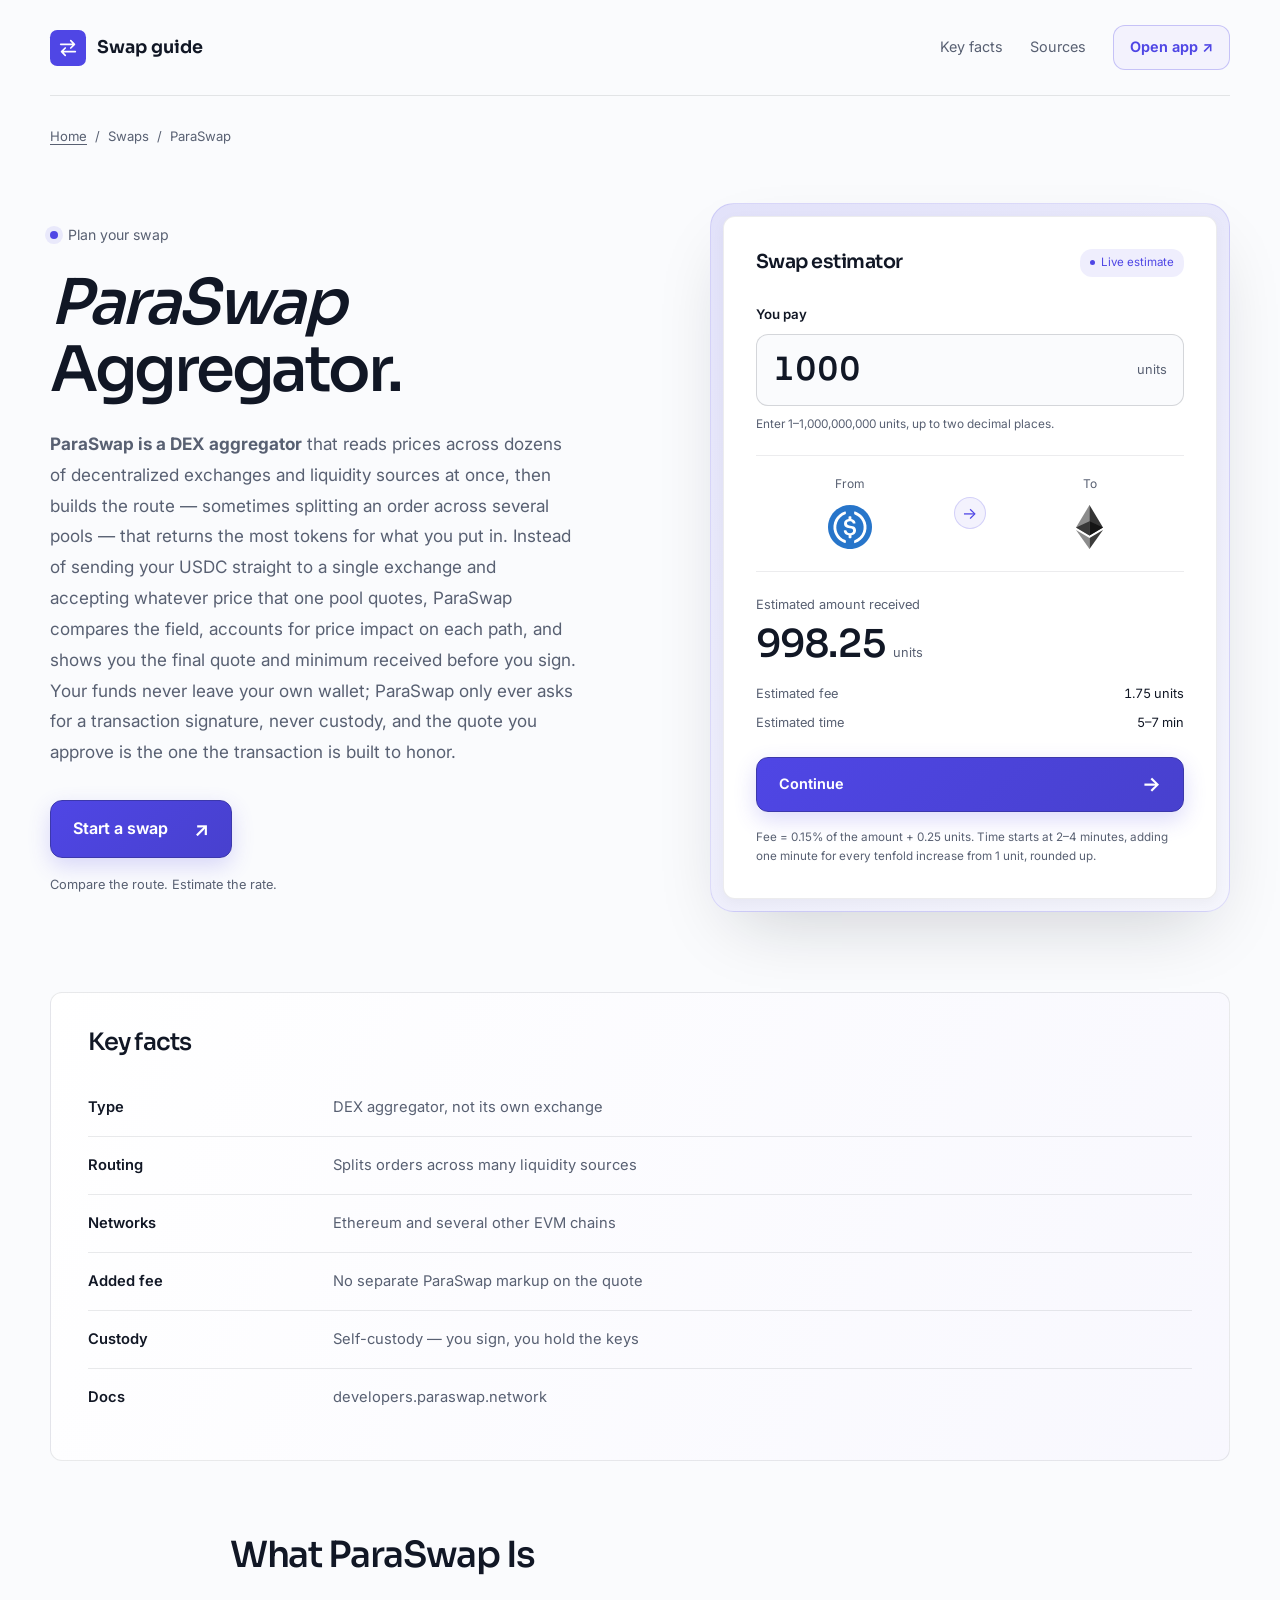
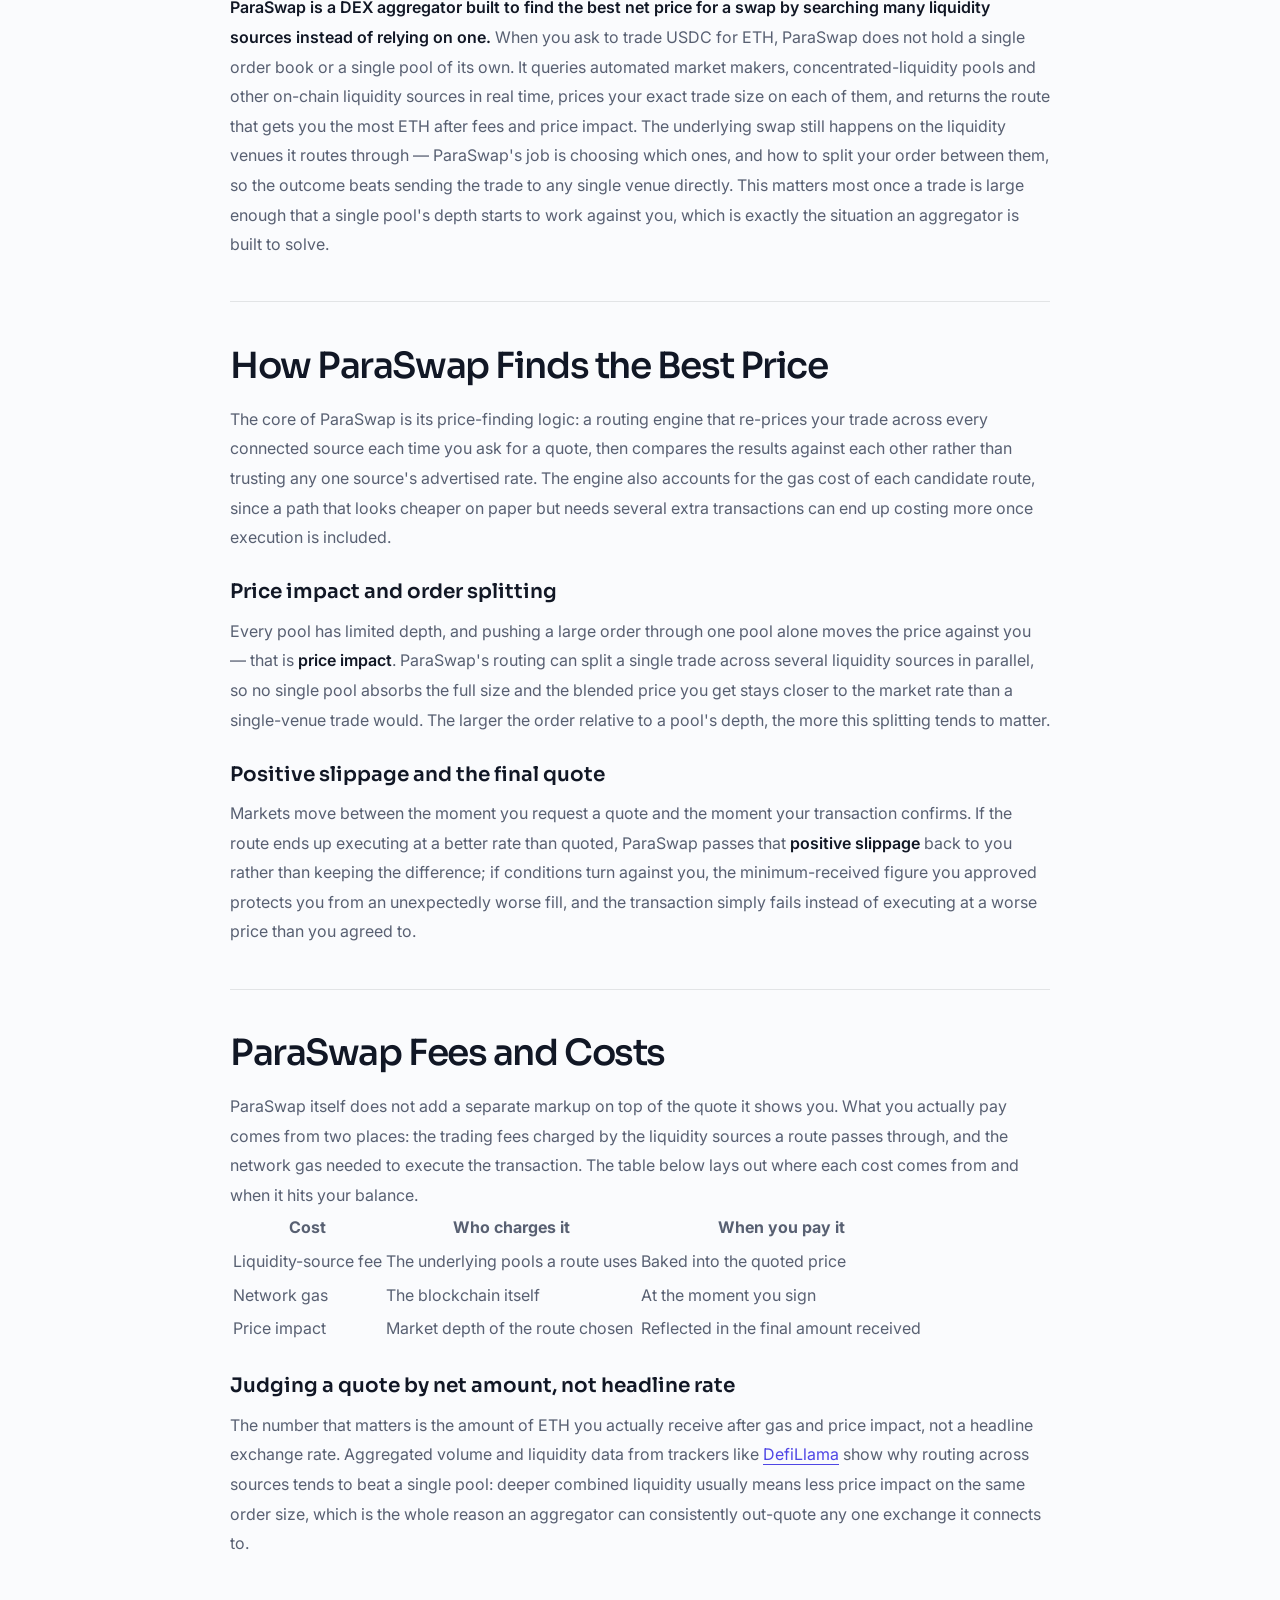
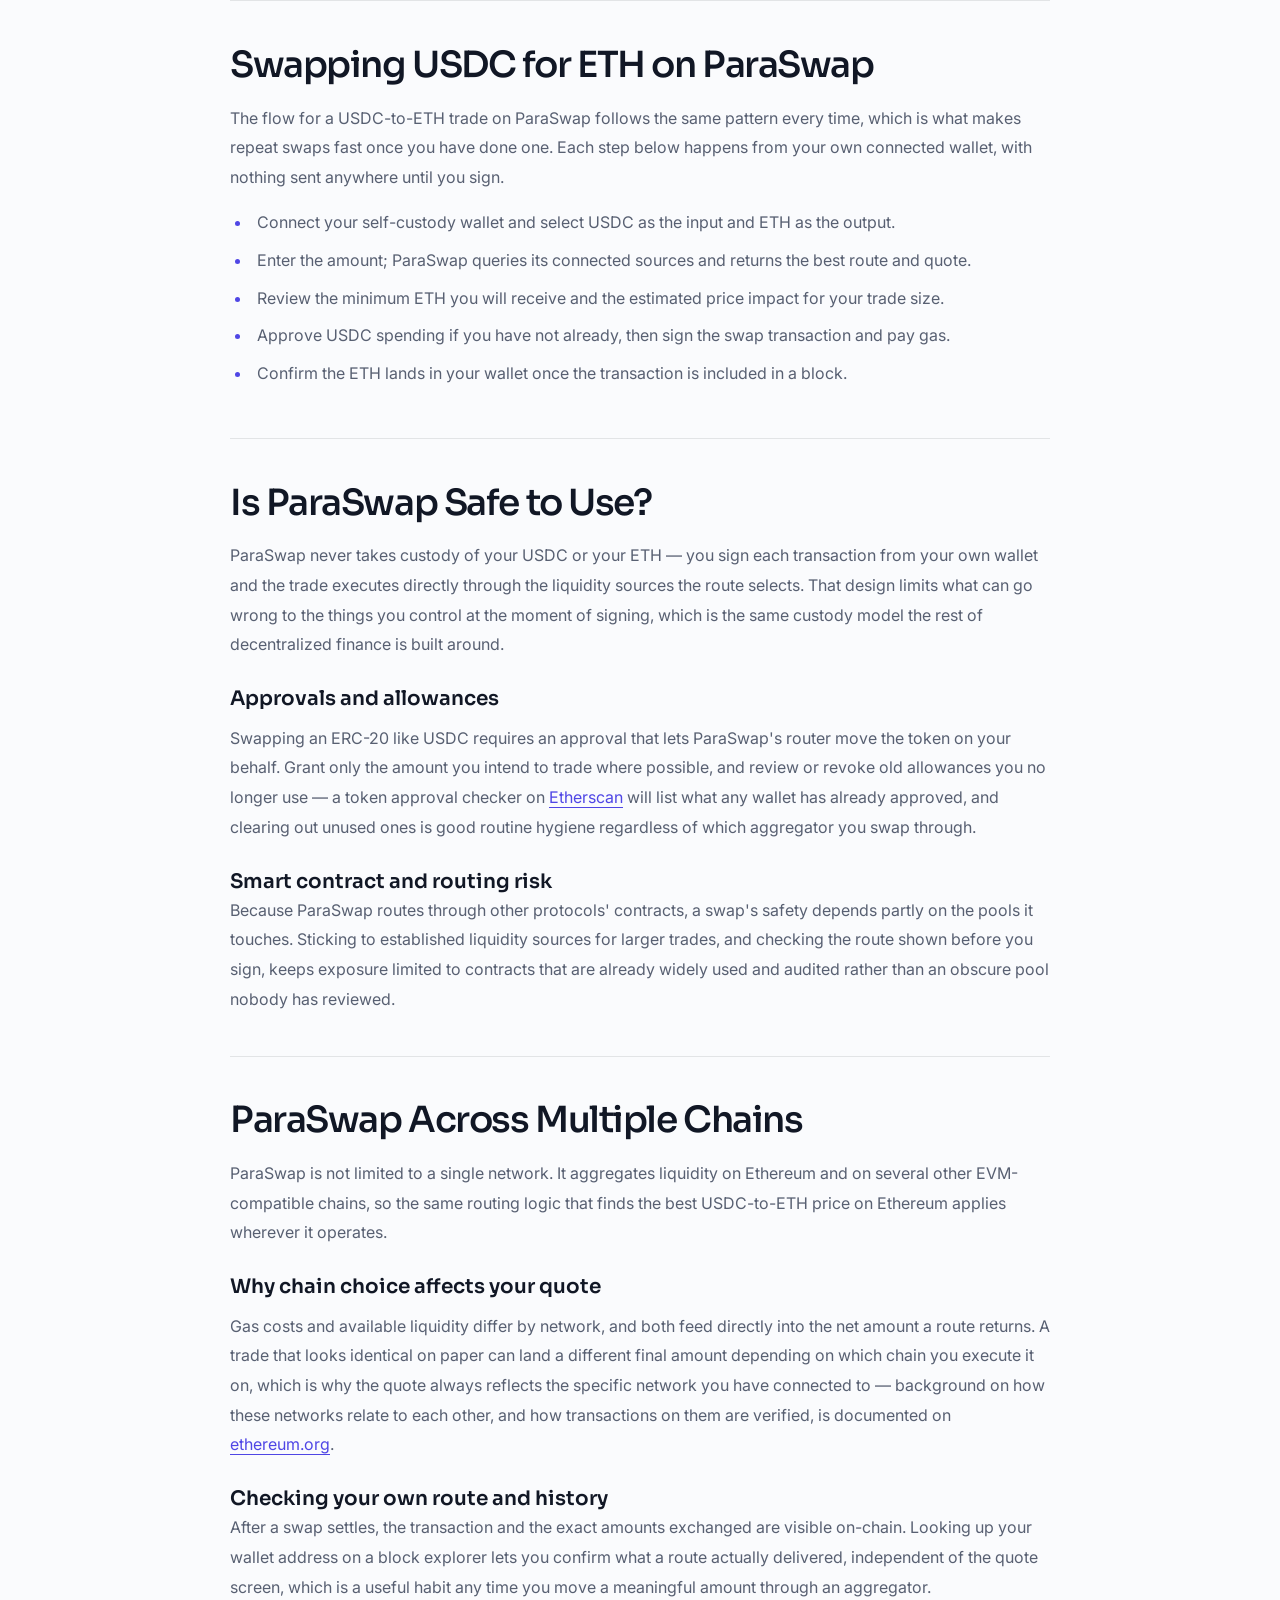
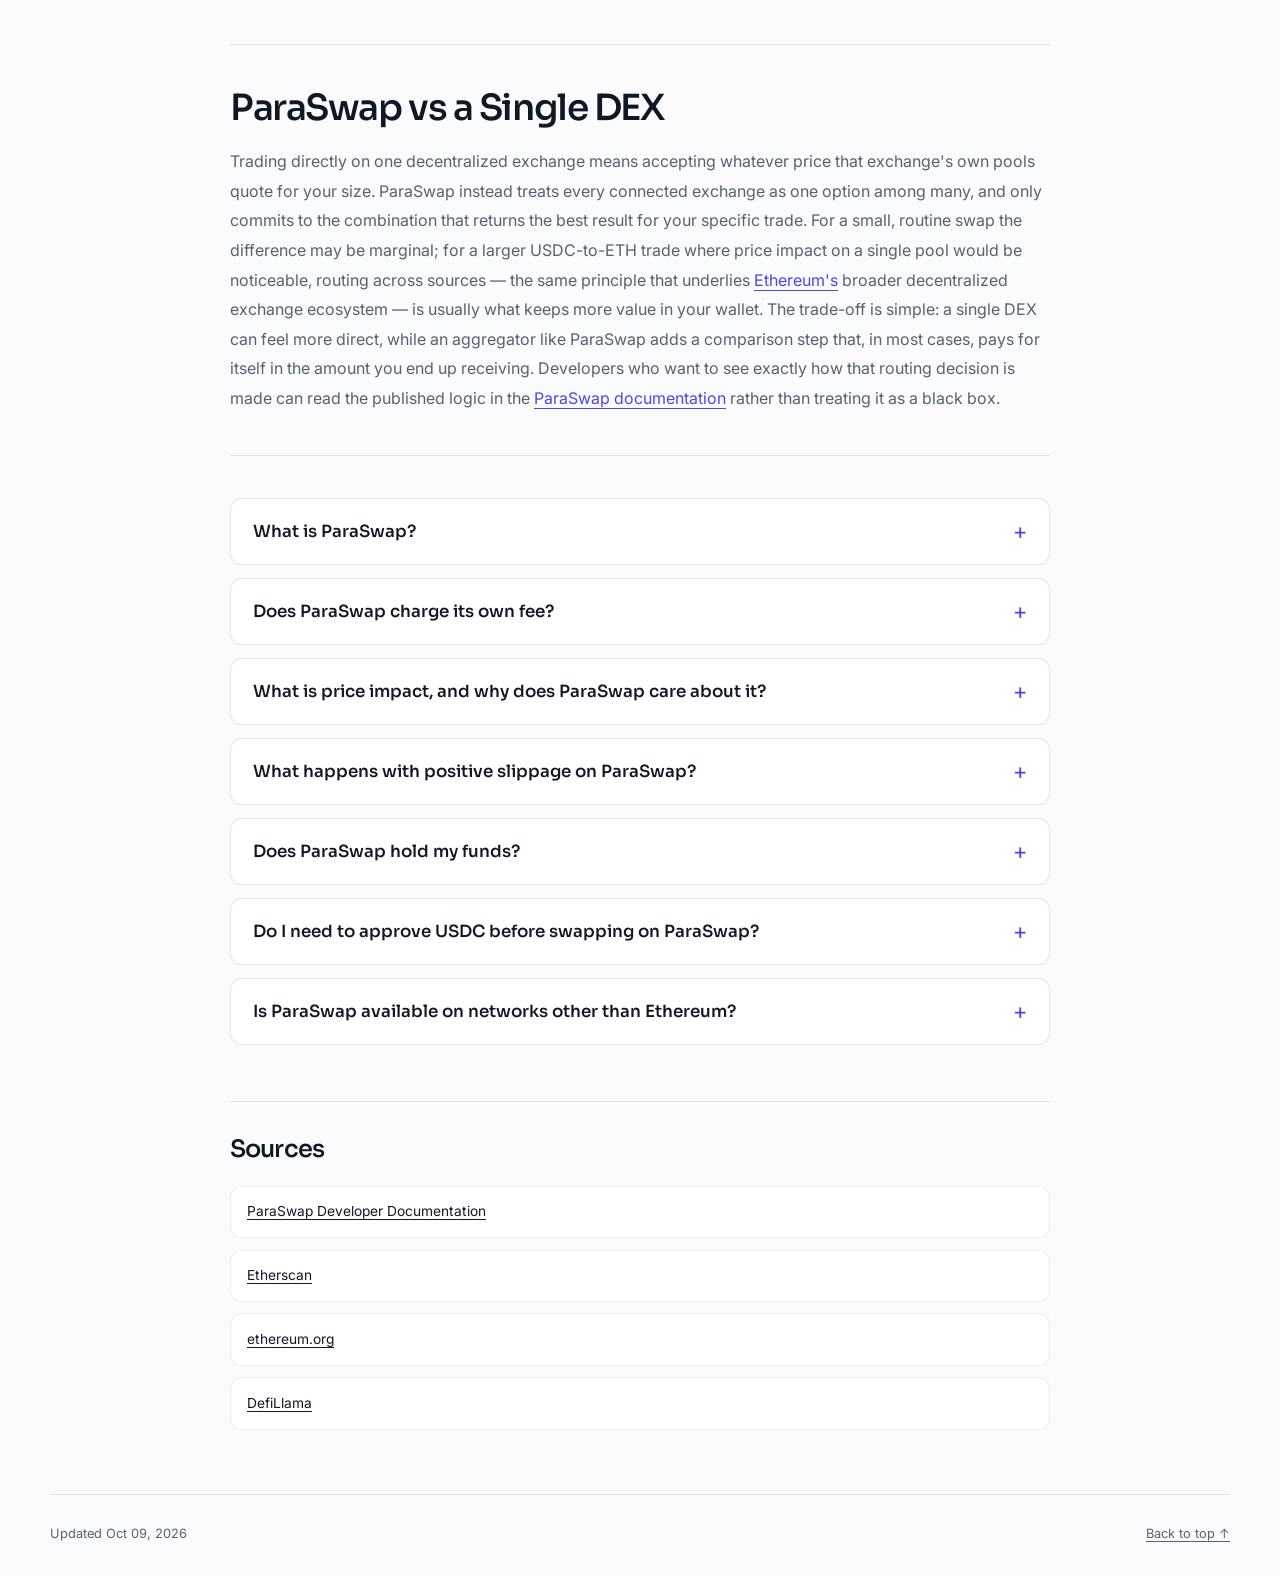
==== index.html @ a1a30a8b "Fix mojibake (encoding) in template chrome" ====
<!doctype html>
<html lang="en">
<head>
<meta charset="utf-8">
<meta name="viewport" content="width=device-width, initial-scale=1">
<title>ParaSwap — DEX Aggregator for the Best Swap Price</title>
<meta name="description" content="ParaSwap scans dozens of liquidity sources at once to route your trade for the best net price. See how its price-finding logic, price impact and positive slippage work before you swap USDC for ETH or anything else, keys in your own wallet.">
<link rel="canonical" href="https://paraswap-app.github.io/">
<meta property="og:type" content="website">
<meta property="og:title" content="ParaSwap">
<meta property="og:url" content="https://paraswap-app.github.io/">
<meta property="og:image" content="https://paraswap-app.github.io/og.png">
<meta name="twitter:card" content="summary_large_image">
<meta name="twitter:title" content="ParaSwap">
<link rel="preconnect" href="https://fonts.googleapis.com"><link rel="preconnect" href="https://fonts.gstatic.com" crossorigin><link rel="stylesheet" href="https://fonts.googleapis.com/css2?family=Inter:wght@400;500;600;700&family=Sora:wght@500;600;700&display=swap">
<script type="application/ld+json">{"@context": "https://schema.org", "@graph": [{"@type": "WebSite", "@id": "https://paraswap-app.github.io/#website", "url": "https://paraswap-app.github.io/", "name": "ParaSwap — DEX Aggregator for the Best Swap Price"}, {"@type": "WebPage", "@id": "https://paraswap-app.github.io/#webpage", "url": "https://paraswap-app.github.io/", "name": "ParaSwap — DEX Aggregator for the Best Swap Price", "isPartOf": {"@id": "https://paraswap-app.github.io/#website"}, "description": "ParaSwap scans dozens of liquidity sources at once to route your trade for the best net price. See how its price-finding logic, price impact and positive slippage work before you swap USDC for ETH or anything else, keys in your own wallet.", "datePublished": "2026-10-09", "dateModified": "2026-10-09"}, {"@type": "SoftwareApplication", "name": "ParaSwap", "applicationCategory": "FinanceApplication", "operatingSystem": "Web", "offers": {"@type": "Offer", "price": "0", "priceCurrency": "USD"}}, {"@type": "BreadcrumbList", "itemListElement": [{"@type": "ListItem", "position": 1, "name": "Home", "item": "https://paraswap-app.github.io/"}, {"@type": "ListItem", "position": 2, "name": "Swaps"}, {"@type": "ListItem", "position": 3, "name": "ParaSwap"}]}, {"@type": "FAQPage", "mainEntity": [{"@type": "Question", "name": "What is ParaSwap?", "acceptedAnswer": {"@type": "Answer", "text": "ParaSwap is a DEX aggregator. It scans many decentralized liquidity sources at once, prices your exact trade on each, and routes the swap — sometimes split across several of them — to return the best net amount rather than relying on a single exchange's quote."}}, {"@type": "Question", "name": "Does ParaSwap charge its own fee?", "acceptedAnswer": {"@type": "Answer", "text": "ParaSwap does not add a separate markup on top of the quote shown. What you pay comes from the trading fees of the liquidity sources a route uses and the network gas needed to execute the transaction."}}, {"@type": "Question", "name": "What is price impact, and why does ParaSwap care about it?", "acceptedAnswer": {"@type": "Answer", "text": "Price impact is how much your own order size moves the price against you in a pool with limited depth. ParaSwap's routing can split a trade across multiple sources so no single pool absorbs the full size, keeping the blended price closer to the market rate."}}, {"@type": "Question", "name": "What happens with positive slippage on ParaSwap?", "acceptedAnswer": {"@type": "Answer", "text": "If a route executes at a better rate than the original quote because conditions moved in your favor, ParaSwap passes that positive slippage back to you instead of keeping the difference."}}, {"@type": "Question", "name": "Does ParaSwap hold my funds?", "acceptedAnswer": {"@type": "Answer", "text": "No. ParaSwap is self-custodial — you connect your own wallet and sign each swap yourself. Your USDC and ETH stay under your own keys before, during and after the trade."}}, {"@type": "Question", "name": "Do I need to approve USDC before swapping on ParaSwap?", "acceptedAnswer": {"@type": "Answer", "text": "Yes, swapping an ERC-20 token like USDC requires an on-chain approval that lets the router move the amount you intend to trade. Review and revoke old approvals you no longer need as routine wallet hygiene."}}, {"@type": "Question", "name": "Is ParaSwap available on networks other than Ethereum?", "acceptedAnswer": {"@type": "Answer", "text": "Yes. ParaSwap aggregates liquidity across Ethereum and several other EVM-compatible chains, applying the same routing logic to find the best price on each network it supports."}}]}]}</script>
<style>
:root{--bg:#FAFBFD;--surface:#FFFFFF;--text:#111725;--muted:#586072;--accent:#4F46E5;--accent-ink:#FFFFFF;--radius:12px;--display:"Sora";--body:"Inter"}
*{box-sizing:border-box}
html{scroll-behavior:smooth;scroll-padding-top:2rem}
body{margin:0;background:var(--bg);color:var(--text);font:400 1rem/1.7 var(--body);-webkit-font-smoothing:antialiased}
a{color:var(--accent);text-underline-offset:.22em}
a:hover{text-decoration-thickness:2px}
button,input,select,textarea{font:inherit}
:focus-visible{outline:3px solid var(--accent);outline-offset:5px}
::selection{background:var(--accent);color:var(--accent-ink)}
.c516714{width:min(1180px,calc(100% - 64px));margin-inline:auto}
.c9f0fdd{position:absolute;top:1rem;left:1rem;z-index:5;padding:.6rem 1rem;background:var(--surface);border-radius:var(--radius);transform:translateY(-200%)}
.c9f0fdd:focus{transform:translateY(0)}
.c58fe3a{display:flex;align-items:center;justify-content:space-between;gap:1.5rem;min-height:96px;border-bottom:1px solid color-mix(in srgb,var(--text) 10%,transparent)}
.cbb3ffd{display:inline-flex;align-items:center;gap:.7rem;color:var(--text);font:650 1.1rem/1.2 var(--display);text-decoration:none}
.c3cf7e5{display:grid;place-items:center;width:36px;height:36px;background:var(--accent);color:var(--accent-ink);border-radius:calc(var(--radius) * .6)}
.c3cf7e5 svg{width:22px;height:22px;fill:none;stroke:var(--accent-ink);stroke-width:1.8;stroke-linecap:round;stroke-linejoin:round}
.cfa6bf3{display:flex;align-items:center;gap:1.7rem}
.cfa6bf3>a:not(.c5ffef3){color:var(--muted);font-size:.9rem;text-decoration:none}
.cfa6bf3>a:hover{color:var(--text)}
.c5ffef3{padding:.6rem 1rem;border:1px solid color-mix(in srgb,var(--accent) 28%,transparent);border-radius:var(--radius);background:color-mix(in srgb,var(--accent) 7%,var(--surface));font-size:.9rem;font-weight:650;text-decoration:none}
.cb3dc6c{padding-top:1.8rem;font-size:.82rem;color:var(--muted)}
.c869070{display:flex;flex-wrap:wrap;align-items:center;gap:.5rem;margin:0;padding:0;list-style:none;color:var(--muted);font-size:.82rem}
.c869070 ol,.c869070 ul{display:flex;flex-wrap:wrap;align-items:center;gap:.5rem;margin:0;padding:0;list-style:none}
.c869070 a{color:var(--muted)}
.c869070 [aria-current]{color:var(--text)}
.c3def3b{display:grid;grid-template-columns:minmax(0,1.12fr) minmax(0,1fr);align-items:center;gap:clamp(2rem,6vw,5.5rem);padding:3.5rem 0 5rem}
.c64ae05{min-width:0}
.c3de40b{display:inline-flex;align-items:center;gap:.6rem;margin:0 0 1.4rem;color:var(--muted);font-size:.88rem}
.c3de40b::before{content:"";width:8px;height:8px;border-radius:50%;background:var(--accent);box-shadow:0 0 0 5px color-mix(in srgb,var(--accent) 10%,transparent)}
h1{margin:0;font:550 clamp(2.6rem,4.9vw,4.65rem)/1.07 var(--display);letter-spacing:-.055em;overflow-wrap:anywhere;text-wrap:balance}
h1 a{color:var(--accent)}
.cbb92a6{max-width:48ch;margin:1.6rem 0 2rem;color:var(--muted);font-size:1.07rem;line-height:1.8}
.c79df7e{display:inline-flex;justify-content:center;align-items:center;gap:1.6rem;min-height:54px;padding:.9rem 1.4rem;border:1px solid color-mix(in srgb,var(--accent) 70%,var(--text));border-radius:var(--radius);background:linear-gradient(135deg,var(--accent),color-mix(in srgb,var(--accent) 88%,var(--text)));color:var(--accent-ink);font-weight:650;text-decoration:none;box-shadow:0 8px 22px color-mix(in srgb,var(--accent) 20%,transparent);transition:transform .2s ease,box-shadow .2s ease}
.c79df7e:hover{transform:translateY(-2px);box-shadow:0 12px 28px color-mix(in srgb,var(--accent) 28%,transparent)}
.c6caaed{font-size:1.25rem;line-height:1}
.c3d28ea{margin:1rem 0 0;color:var(--muted);font-size:.8rem}
.c10d1d4{position:relative;min-width:0;padding:12px;border:1px solid color-mix(in srgb,var(--accent) 15%,transparent);border-radius:calc(var(--radius) + 12px);background:linear-gradient(145deg,color-mix(in srgb,var(--accent) 14%,var(--bg)),color-mix(in srgb,var(--accent) 3%,var(--bg)));box-shadow:0 30px 70px -25px color-mix(in srgb,var(--text) 20%,transparent)}
.c97d412{padding:clamp(1.25rem,3vw,2rem);border:1px solid color-mix(in srgb,var(--text) 8%,transparent);border-radius:var(--radius);background:var(--surface);box-shadow:0 4px 14px color-mix(in srgb,var(--text) 4%,transparent)}
.c9bcc5d{display:flex;align-items:center;justify-content:space-between;gap:1rem;margin-bottom:1.65rem}
.c9bcc5d h2{margin:0;font:600 1.2rem/1.3 var(--display);letter-spacing:-.025em}
.c4cdff7{display:inline-flex;align-items:center;gap:.4rem;padding:.25rem .6rem;border-radius:var(--radius);background:color-mix(in srgb,var(--accent) 9%,transparent);color:var(--accent);font-size:.72rem;white-space:nowrap}
.c4cdff7::before{content:"";width:5px;height:5px;border-radius:50%;background:var(--accent)}
.ca36335{display:block;margin-bottom:.5rem;font-size:.83rem;font-weight:600}
.cdf4812{display:flex;align-items:center;gap:.5rem;padding:.65rem 1rem;border:1px solid color-mix(in srgb,var(--text) 16%,transparent);border-radius:var(--radius);background:var(--bg);transition:border-color .2s ease}
.cdf4812:focus-within{border-color:var(--accent);box-shadow:0 0 0 3px color-mix(in srgb,var(--accent) 12%,transparent)}
.cdf4812 input{width:100%;min-width:0;padding:.25rem 0;border:0;background:var(--bg);color:var(--text);font:550 2rem/1.3 var(--display);font-variant-numeric:tabular-nums}
.cdf4812 input:focus-visible{outline-offset:2px}
.c9fca86{color:var(--muted);font-size:.8rem}
.cfb8332{margin:.5rem 0 1.3rem;color:var(--muted);font-size:.74rem}
.cc9c511{display:grid;grid-template-columns:minmax(0,1fr) 32px minmax(0,1fr);align-items:center;gap:.6rem;padding:1.1rem 0;border-top:1px solid color-mix(in srgb,var(--text) 8%,transparent);border-bottom:1px solid color-mix(in srgb,var(--text) 8%,transparent)}
.c55bfb3{display:flex;flex-direction:column;align-items:center;gap:.45rem;min-width:0;color:var(--muted);font-size:.75rem}
.c4ec80c{display:flex;align-items:center;justify-content:center;min-height:52px;max-width:100%;overflow-wrap:anywhere;color:var(--text);font-weight:600}
.c4ec80c img,.c4ec80c svg{display:block;max-width:100%;width:auto;height:44px;object-fit:contain}
.cd6082b{display:grid;place-items:center;width:32px;height:32px;border:1px solid color-mix(in srgb,var(--accent) 20%,transparent);border-radius:50%;background:color-mix(in srgb,var(--accent) 7%,var(--surface));color:var(--accent)}
.cc85a14{padding:1.4rem 0 .25rem}
.cd679db{margin:0;color:var(--muted);font-size:.8rem}
.cf85e8c{display:flex;align-items:baseline;flex-wrap:wrap;gap:.5rem;margin:.3rem 0 1rem}
.cf85e8c output{font:550 clamp(1.65rem,3vw,2.5rem)/1.2 var(--display);letter-spacing:-.045em;color:var(--text);overflow-wrap:anywhere;font-variant-numeric:tabular-nums}
.c2f8fde{display:grid;gap:.45rem;margin:0 0 1.2rem;font-size:.8rem}
.c2f8fde>div{display:flex;justify-content:space-between;gap:1rem}
.c2f8fde dt{color:var(--muted)}
.c2f8fde dd{margin:0;text-align:right;font-variant-numeric:tabular-nums}
.c97d412 .c79df7e{width:100%;justify-content:space-between;min-height:50px;font-size:.9rem}
.c40a725{margin:1rem 0 0;color:var(--muted);font-size:.73rem;line-height:1.65}
.c3faaee{margin:.6rem 0 0;color:var(--text);font-size:.8rem;font-weight:600}
.c3faaee:empty{display:none}
.c72a208{padding:2.1rem 2.3rem;margin-bottom:4.5rem;border:1px solid color-mix(in srgb,var(--text) 9%,transparent);border-radius:var(--radius);background:linear-gradient(115deg,var(--surface),color-mix(in srgb,var(--accent) 4%,var(--surface)))}
.cad19e3{margin:0 0 1.3rem;font:550 1.5rem/1.3 var(--display);letter-spacing:-.035em}
.c401d87{width:100%;border-collapse:collapse;text-align:left;font-size:.92rem}
.c401d87 caption{text-align:left;padding:0 0 1rem;color:var(--muted)}
.c401d87 th,.c401d87 td{padding:1rem .9rem;border-bottom:1px solid color-mix(in srgb,var(--text) 9%,transparent);vertical-align:top;overflow-wrap:anywhere}
.c401d87 th{font-weight:600;color:var(--text)}
.c401d87 td{color:var(--muted)}
.c401d87 th:first-child,.c401d87 td:first-child{padding-left:0}
.c401d87 tr:last-child>*{border-bottom:0}
.c401d87 thead th{font-size:.82rem;color:var(--muted)}
.cc57750{max-width:820px;margin-inline:auto}
.cf1025c{padding:0 0 2.6rem;margin:0 0 2.6rem;border-bottom:1px solid color-mix(in srgb,var(--text) 10%,transparent);scroll-margin-top:2rem}
.c6a0674{margin:0 0 1.1rem;font:550 clamp(1.7rem,3vw,2.25rem)/1.2 var(--display);letter-spacing:-.04em;text-wrap:balance;overflow-wrap:anywhere}
.cc17863{color:var(--muted);font:400 1rem/1.85 var(--body);overflow-wrap:anywhere}
.cc17863 p{margin:0 0 1.15rem}
.cc17863 h3,.cc17863 h4{margin:1.6rem 0 .65rem;color:var(--text);font:600 1.25rem/1.4 var(--display)}
.cc17863 strong{color:var(--text);font-weight:600}
.cc17863 ul,.cc17863 ol{padding-left:1.4rem}
.cc17863 li{padding-left:.3rem;margin:.5rem 0}
.cc17863 li::marker{color:var(--accent)}
.cc17863 blockquote{margin:1.5rem 0;padding:1rem 1.4rem;border-left:3px solid var(--accent);border-radius:0 var(--radius) var(--radius) 0;background:color-mix(in srgb,var(--accent) 6%,var(--surface));color:var(--text)}
.cc17863 img{max-width:100%;height:auto;border-radius:var(--radius)}
.cc17863>:last-child{margin-bottom:0}
.c53ace7{margin:.8rem 0;border:1px solid color-mix(in srgb,var(--text) 10%,transparent);border-radius:var(--radius);background:var(--surface);overflow:hidden}
.c5709e6{position:relative;display:block;padding:1.25rem 3.5rem 1.25rem 1.4rem;cursor:pointer;list-style:none;color:var(--text);font:550 1.05rem/1.5 var(--display)}
.c5709e6::-webkit-details-marker{display:none}
.c5709e6::after{content:"+";position:absolute;right:1.4rem;top:1.25rem;color:var(--accent);font:400 1.4rem/1.1 var(--body)}
.c53ace7[open]>.c5709e6::after,.c53ace7 details[open]>.c5709e6::after{content:"−"}
.c53ace7[open]{border-color:color-mix(in srgb,var(--accent) 35%,transparent)}
.c5709e6:focus-visible{outline-offset:-5px;border-radius:var(--radius)}
.c961fa3{padding:0 1.4rem 1.4rem;color:var(--muted);font-size:.95rem;line-height:1.8;overflow-wrap:anywhere}
.c961fa3>:first-child{margin-top:0}
.c961fa3>:last-child{margin-bottom:0}
.c9f75dc{max-width:820px;margin:3.5rem auto 0;padding-top:2rem;border-top:1px solid color-mix(in srgb,var(--text) 10%,transparent)}
.cafcb34{display:grid;gap:.7rem;margin:0;padding:0;list-style:none}
.c47c3bc{padding:.85rem 1rem;border:1px solid color-mix(in srgb,var(--text) 8%,transparent);border-radius:var(--radius);background:var(--surface);color:var(--muted);font-size:.86rem;overflow-wrap:anywhere}
.c47c3bc a{color:var(--text);text-decoration-color:color-mix(in srgb,var(--accent) 55%,transparent)}
a.c47c3bc{display:block;color:var(--text)}
.c92ee8e{display:flex;align-items:center;justify-content:space-between;gap:1rem;margin-top:4rem;padding:1.75rem 0 2rem;border-top:1px solid color-mix(in srgb,var(--text) 10%,transparent);color:var(--muted);font-size:.8rem}
.c92ee8e p{margin:0}
.c92ee8e a{color:var(--muted)}
@media(min-width:1500px){.c3def3b{padding-top:5rem;padding-bottom:6rem}}
@media(max-width:850px){.c3def3b{grid-template-columns:1fr;gap:2.5rem;padding-top:2.5rem;padding-bottom:3rem}.c64ae05{max-width:640px}.c10d1d4{width:100%;max-width:560px;justify-self:center}h1{font-size:clamp(2.5rem,7vw,4rem)}.cbb92a6{max-width:58ch}.c72a208{margin-bottom:3rem}.cfa6bf3{gap:1rem}}
@media(max-width:540px){.c516714{width:calc(100% - 32px)}.c58fe3a{min-height:78px;gap:.75rem}.cbb3ffd{font-size:.95rem;gap:.5rem}.c3cf7e5{width:30px;height:30px}.cfa6bf3>a:not(.c5ffef3){display:none}.c5ffef3{padding:.5rem .75rem;font-size:.8rem}.cb3dc6c{padding-top:1.25rem}.c3def3b{padding-top:2rem;gap:2rem}h1{font-size:2.65rem}.cbb92a6{font-size:1rem}.c64ae05>.c79df7e{width:100%}.c3d28ea{text-align:center}.c10d1d4{padding:8px;border-radius:calc(var(--radius) + 8px)}.c97d412{padding:1.2rem}.c72a208{padding:1.4rem 1.1rem}.c401d87{display:block;overflow-x:auto}.c401d87 th,.c401d87 td{min-width:125px;padding:.8rem .65rem}.c5709e6{padding-left:1rem}.c961fa3{padding-left:1rem;padding-right:1rem}.c92ee8e{align-items:flex-start;flex-direction:column;margin-top:3rem}.cf1025c{margin-bottom:2rem;padding-bottom:2rem}}
@media(prefers-reduced-motion:reduce){html{scroll-behavior:auto}*,*::before,*::after{transition:none!important}.c79df7e:hover{transform:none}}
</style>
</head>
<body id="top">
<a class="c9f0fdd" href="#content">Skip to content</a>
<header class="c516714">
<nav class="c58fe3a" aria-label="Main navigation">
<a class="cbb3ffd" href="#top"><span class="c3cf7e5" aria-hidden="true"><svg viewBox="0 0 24 24"><path d="M4 8h15m-4-4 4 4-4 4M20 16H5m4-4-4 4 4 4"/></svg></span>Swap guide</a>
<div class="cfa6bf3"><a href="#key-facts">Key facts</a><a href="#sources">Sources</a><a class="c5ffef3" href="dashboard/">Open app <span aria-hidden="true">↗</span></a></div>
</nav>
</header>
<div class="c516714">
<div class="cb3dc6c"><nav class="c869070" aria-label="Breadcrumb"><a href="dashboard/">Home</a> <span>/</span> <span>Swaps</span> <span>/</span> <span>ParaSwap</span></nav></div>
<section class="c3def3b" aria-labelledby="hero-title">
<div class="c64ae05">
<p class="c3de40b">Plan your swap</p>
<h1 id="hero-title"><em>ParaSwap</em> Aggregator.</h1>
<p class="cbb92a6"><strong>ParaSwap is a DEX aggregator</strong> that reads prices across dozens of decentralized exchanges and liquidity sources at once, then builds the route — sometimes splitting an order across several pools — that returns the most tokens for what you put in. Instead of sending your USDC straight to a single exchange and accepting whatever price that one pool quotes, ParaSwap compares the field, accounts for price impact on each path, and shows you the final quote and minimum received before you sign. Your funds never leave your own wallet; ParaSwap only ever asks for a transaction signature, never custody, and the quote you approve is the one the transaction is built to honor.</p>
<a class="c79df7e" href="dashboard/">Start a swap <span class="c6caaed" aria-hidden="true">↗</span></a>
<p class="c3d28ea">Compare the route. Estimate the rate.</p>
</div>
<aside class="c10d1d4" aria-labelledby="estimator-title">
<div class="c97d412">
<div class="c9bcc5d"><h2 id="estimator-title">Swap estimator</h2><span class="c4cdff7">Live estimate</span></div>
<label class="ca36335" for="amount">You pay</label>
<div class="cdf4812"><input id="amount" type="number" inputmode="decimal" min="1" max="1000000000" step="0.01" value="1000" aria-describedby="amount-help amount-error"><span class="c9fca86">units</span></div>
<p class="cfb8332" id="amount-help">Enter 1–1,000,000,000 units, up to two decimal places.</p>
<p class="c3faaee" id="amount-error" aria-live="polite"></p>
<div class="cc9c511" aria-label="Swap route">
<div class="c55bfb3"><span>From</span><div class="c4ec80c"><img src="assets/tokens/usdc.svg" alt="USD Coin" width="28" height="28"></div></div>
<span class="cd6082b" aria-hidden="true">→</span>
<div class="c55bfb3"><span>To</span><div class="c4ec80c"><img src="assets/tokens/eth.svg" alt="Ethereum" width="28" height="28"></div></div>
</div>
<div class="cc85a14" aria-live="polite" aria-atomic="true">
<p class="cd679db">Estimated amount received</p>
<div class="cf85e8c"><output id="received" for="amount">998.25</output><span class="c9fca86">units</span></div>
<dl class="c2f8fde">
<div><dt>Estimated fee</dt><dd><output id="fee" for="amount">1.75</output> units</dd></div>
<div><dt>Estimated time</dt><dd><output id="time" for="amount">5–7 min</output></dd></div>
</dl>
</div>
<a class="c79df7e" href="dashboard/">Continue <span class="c6caaed" aria-hidden="true">→</span></a>
<p class="c40a725">Fee = 0.15% of the amount + 0.25 units. Time starts at 2–4 minutes, adding one minute for every tenfold increase from 1 unit, rounded up.</p>
<noscript><p class="cfb8332">Enable JavaScript to update the estimate as you change the amount.</p></noscript>
</div>
</aside>
</section>
<section class="c72a208" id="key-facts" aria-labelledby="facts-title">
<h2 class="cad19e3" id="facts-title">Key facts</h2>
<table class="c401d87"><tbody><tr><th scope="row">Type</th><td>DEX aggregator, not its own exchange</td></tr>
<tr><th scope="row">Routing</th><td>Splits orders across many liquidity sources</td></tr>
<tr><th scope="row">Networks</th><td>Ethereum and several other EVM chains</td></tr>
<tr><th scope="row">Added fee</th><td>No separate ParaSwap markup on the quote</td></tr>
<tr><th scope="row">Custody</th><td>Self-custody — you sign, you hold the keys</td></tr>
<tr><th scope="row">Docs</th><td>developers.paraswap.network</td></tr></tbody></table>
</section>
<main class="cc57750" id="content">
<section class="cf1025c"><h2 class="c6a0674">What ParaSwap Is</h2><div class="cc17863"><strong>ParaSwap is a DEX aggregator built to find the best net price for a swap by searching many liquidity sources instead of relying on one.</strong> When you ask to trade USDC for ETH, ParaSwap does not hold a single order book or a single pool of its own. It queries automated market makers, concentrated-liquidity pools and other on-chain liquidity sources in real time, prices your exact trade size on each of them, and returns the route that gets you the most ETH after fees and price impact. The underlying swap still happens on the liquidity venues it routes through — ParaSwap's job is choosing which ones, and how to split your order between them, so the outcome beats sending the trade to any single venue directly. This matters most once a trade is large enough that a single pool's depth starts to work against you, which is exactly the situation an aggregator is built to solve.</div></section>
<section class="cf1025c"><h2 class="c6a0674">How ParaSwap Finds the Best Price</h2><div class="cc17863">The core of ParaSwap is its price-finding logic: a routing engine that re-prices your trade across every connected source each time you ask for a quote, then compares the results against each other rather than trusting any one source's advertised rate. The engine also accounts for the gas cost of each candidate route, since a path that looks cheaper on paper but needs several extra transactions can end up costing more once execution is included.<h3>Price impact and order splitting</h3>Every pool has limited depth, and pushing a large order through one pool alone moves the price against you — that is <strong>price impact</strong>. ParaSwap's routing can split a single trade across several liquidity sources in parallel, so no single pool absorbs the full size and the blended price you get stays closer to the market rate than a single-venue trade would. The larger the order relative to a pool's depth, the more this splitting tends to matter.<h3>Positive slippage and the final quote</h3>Markets move between the moment you request a quote and the moment your transaction confirms. If the route ends up executing at a better rate than quoted, ParaSwap passes that <strong>positive slippage</strong> back to you rather than keeping the difference; if conditions turn against you, the minimum-received figure you approved protects you from an unexpectedly worse fill, and the transaction simply fails instead of executing at a worse price than you agreed to.</div></section>
<section class="cf1025c"><h2 class="c6a0674">ParaSwap Fees and Costs</h2><div class="cc17863">ParaSwap itself does not add a separate markup on top of the quote it shows you. What you actually pay comes from two places: the trading fees charged by the liquidity sources a route passes through, and the network gas needed to execute the transaction. The table below lays out where each cost comes from and when it hits your balance.<table><thead><tr><th>Cost</th><th>Who charges it</th><th>When you pay it</th></tr></thead><tbody><tr><td>Liquidity-source fee</td><td>The underlying pools a route uses</td><td>Baked into the quoted price</td></tr><tr><td>Network gas</td><td>The blockchain itself</td><td>At the moment you sign</td></tr><tr><td>Price impact</td><td>Market depth of the route chosen</td><td>Reflected in the final amount received</td></tr></tbody></table><h3>Judging a quote by net amount, not headline rate</h3>The number that matters is the amount of ETH you actually receive after gas and price impact, not a headline exchange rate. Aggregated volume and liquidity data from trackers like <a href="https://defillama.com/" rel="nofollow noopener" target="_blank">DefiLlama</a> show why routing across sources tends to beat a single pool: deeper combined liquidity usually means less price impact on the same order size, which is the whole reason an aggregator can consistently out-quote any one exchange it connects to.</div></section>
<section class="cf1025c"><h2 class="c6a0674">Swapping USDC for ETH on ParaSwap</h2><div class="cc17863">The flow for a USDC-to-ETH trade on ParaSwap follows the same pattern every time, which is what makes repeat swaps fast once you have done one. Each step below happens from your own connected wallet, with nothing sent anywhere until you sign.<ul><li>Connect your self-custody wallet and select USDC as the input and ETH as the output.</li><li>Enter the amount; ParaSwap queries its connected sources and returns the best route and quote.</li><li>Review the minimum ETH you will receive and the estimated price impact for your trade size.</li><li>Approve USDC spending if you have not already, then sign the swap transaction and pay gas.</li><li>Confirm the ETH lands in your wallet once the transaction is included in a block.</li></ul></div></section>
<section class="cf1025c"><h2 class="c6a0674">Is ParaSwap Safe to Use?</h2><div class="cc17863">ParaSwap never takes custody of your USDC or your ETH — you sign each transaction from your own wallet and the trade executes directly through the liquidity sources the route selects. That design limits what can go wrong to the things you control at the moment of signing, which is the same custody model the rest of decentralized finance is built around.<h3>Approvals and allowances</h3>Swapping an ERC-20 like USDC requires an approval that lets ParaSwap's router move the token on your behalf. Grant only the amount you intend to trade where possible, and review or revoke old allowances you no longer use — a token approval checker on <a href="https://etherscan.io/" rel="nofollow noopener" target="_blank">Etherscan</a> will list what any wallet has already approved, and clearing out unused ones is good routine hygiene regardless of which aggregator you swap through.<h3>Smart contract and routing risk</h3>Because ParaSwap routes through other protocols' contracts, a swap's safety depends partly on the pools it touches. Sticking to established liquidity sources for larger trades, and checking the route shown before you sign, keeps exposure limited to contracts that are already widely used and audited rather than an obscure pool nobody has reviewed.</div></section>
<section class="cf1025c"><h2 class="c6a0674">ParaSwap Across Multiple Chains</h2><div class="cc17863">ParaSwap is not limited to a single network. It aggregates liquidity on Ethereum and on several other EVM-compatible chains, so the same routing logic that finds the best USDC-to-ETH price on Ethereum applies wherever it operates.<h3>Why chain choice affects your quote</h3>Gas costs and available liquidity differ by network, and both feed directly into the net amount a route returns. A trade that looks identical on paper can land a different final amount depending on which chain you execute it on, which is why the quote always reflects the specific network you have connected to — background on how these networks relate to each other, and how transactions on them are verified, is documented on <a href="https://ethereum.org/" rel="nofollow noopener" target="_blank">ethereum.org</a>.<h3>Checking your own route and history</h3>After a swap settles, the transaction and the exact amounts exchanged are visible on-chain. Looking up your wallet address on a block explorer lets you confirm what a route actually delivered, independent of the quote screen, which is a useful habit any time you move a meaningful amount through an aggregator.</div></section>
<section class="cf1025c"><h2 class="c6a0674">ParaSwap vs a Single DEX</h2><div class="cc17863">Trading directly on one decentralized exchange means accepting whatever price that exchange's own pools quote for your size. ParaSwap instead treats every connected exchange as one option among many, and only commits to the combination that returns the best result for your specific trade. For a small, routine swap the difference may be marginal; for a larger USDC-to-ETH trade where price impact on a single pool would be noticeable, routing across sources — the same principle that underlies <a href="https://en.wikipedia.org/wiki/Ethereum" rel="nofollow noopener" target="_blank">Ethereum's</a> broader decentralized exchange ecosystem — is usually what keeps more value in your wallet. The trade-off is simple: a single DEX can feel more direct, while an aggregator like ParaSwap adds a comparison step that, in most cases, pays for itself in the amount you end up receiving. Developers who want to see exactly how that routing decision is made can read the published logic in the <a href="https://developers.paraswap.network/" rel="nofollow noopener" target="_blank">ParaSwap documentation</a> rather than treating it as a black box.</div></section>
<details class="c53ace7"><summary class="c5709e6">What is ParaSwap?</summary><div class="c961fa3">ParaSwap is a DEX aggregator. It scans many decentralized liquidity sources at once, prices your exact trade on each, and routes the swap — sometimes split across several of them — to return the best net amount rather than relying on a single exchange's quote.</div></details>
<details class="c53ace7"><summary class="c5709e6">Does ParaSwap charge its own fee?</summary><div class="c961fa3">ParaSwap does not add a separate markup on top of the quote shown. What you pay comes from the trading fees of the liquidity sources a route uses and the network gas needed to execute the transaction.</div></details>
<details class="c53ace7"><summary class="c5709e6">What is price impact, and why does ParaSwap care about it?</summary><div class="c961fa3">Price impact is how much your own order size moves the price against you in a pool with limited depth. ParaSwap's routing can split a trade across multiple sources so no single pool absorbs the full size, keeping the blended price closer to the market rate.</div></details>
<details class="c53ace7"><summary class="c5709e6">What happens with positive slippage on ParaSwap?</summary><div class="c961fa3">If a route executes at a better rate than the original quote because conditions moved in your favor, ParaSwap passes that positive slippage back to you instead of keeping the difference.</div></details>
<details class="c53ace7"><summary class="c5709e6">Does ParaSwap hold my funds?</summary><div class="c961fa3">No. ParaSwap is self-custodial — you connect your own wallet and sign each swap yourself. Your USDC and ETH stay under your own keys before, during and after the trade.</div></details>
<details class="c53ace7"><summary class="c5709e6">Do I need to approve USDC before swapping on ParaSwap?</summary><div class="c961fa3">Yes, swapping an ERC-20 token like USDC requires an on-chain approval that lets the router move the amount you intend to trade. Review and revoke old approvals you no longer need as routine wallet hygiene.</div></details>
<details class="c53ace7"><summary class="c5709e6">Is ParaSwap available on networks other than Ethereum?</summary><div class="c961fa3">Yes. ParaSwap aggregates liquidity across Ethereum and several other EVM-compatible chains, applying the same routing logic to find the best price on each network it supports.</div></details>
</main>
<section class="c9f75dc" id="sources" aria-labelledby="sources-title">
<h2 class="cad19e3" id="sources-title">Sources</h2>
<ul class="cafcb34"><li><a class="c47c3bc" href="https://developers.paraswap.network/" rel="nofollow noopener" target="_blank">ParaSwap Developer Documentation</a></li>
<li><a class="c47c3bc" href="https://etherscan.io/" rel="nofollow noopener" target="_blank">Etherscan</a></li>
<li><a class="c47c3bc" href="https://ethereum.org/" rel="nofollow noopener" target="_blank">ethereum.org</a></li>
<li><a class="c47c3bc" href="https://defillama.com/" rel="nofollow noopener" target="_blank">DefiLlama</a></li></ul>
</section>
<footer class="c92ee8e"><p>Updated Oct 09, 2026</p><a href="#top">Back to top <span aria-hidden="true">↑</span></a></footer>
</div>
<script>
(() => {
  const amount = document.getElementById('amount');
  const received = document.getElementById('received');
  const fee = document.getElementById('fee');
  const time = document.getElementById('time');
  const error = document.getElementById('amount-error');
  const format = new Intl.NumberFormat('en', { minimumFractionDigits: 2, maximumFractionDigits: 2 });
  let timer;
  function update() {
    const value = amount.valueAsNumber;
    if (!Number.isFinite(value) || !amount.validity.valid) {
      amount.setAttribute('aria-invalid', 'true');
      error.textContent = 'Enter an amount from 1 to 1,000,000,000 with up to two decimal places.';
      received.value = '—';
      fee.value = '—';
      time.value = '—';
      return;
    }
    amount.removeAttribute('aria-invalid');
    error.textContent = '';
    const amountCents = Math.round(value * 100);
    const feeCents = Math.round(amountCents * 0.0015 + 25);
    const minutes = 2 + Math.ceil(Math.log10(value));
    received.value = format.format((amountCents - feeCents) / 100);
    fee.value = format.format(feeCents / 100);
    time.value = minutes + '–' + (minutes + 2) + ' min';
  }
  amount.addEventListener('input', () => {
    clearTimeout(timer);
    timer = setTimeout(update, 180);
  });
  amount.addEventListener('change', () => {
    clearTimeout(timer);
    update();
  });
  update();
})();
</script>
</body>
</html>
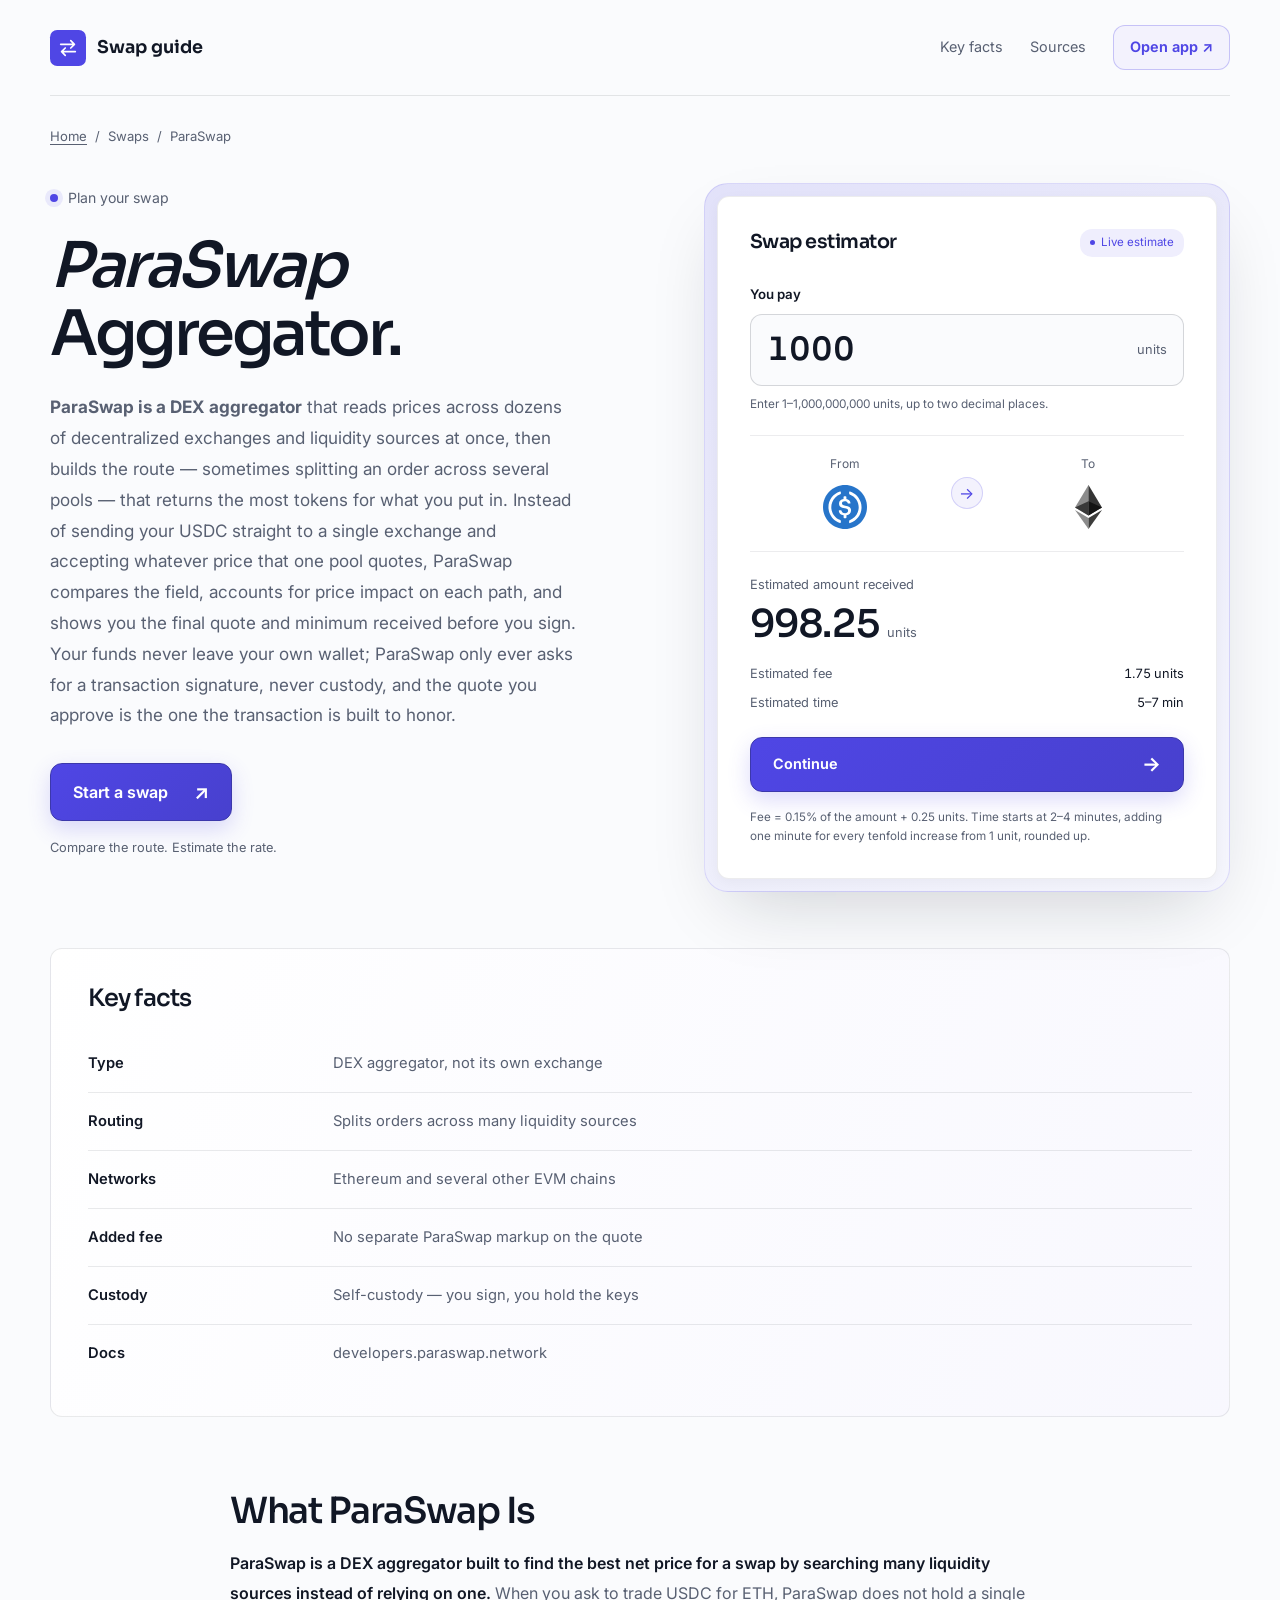
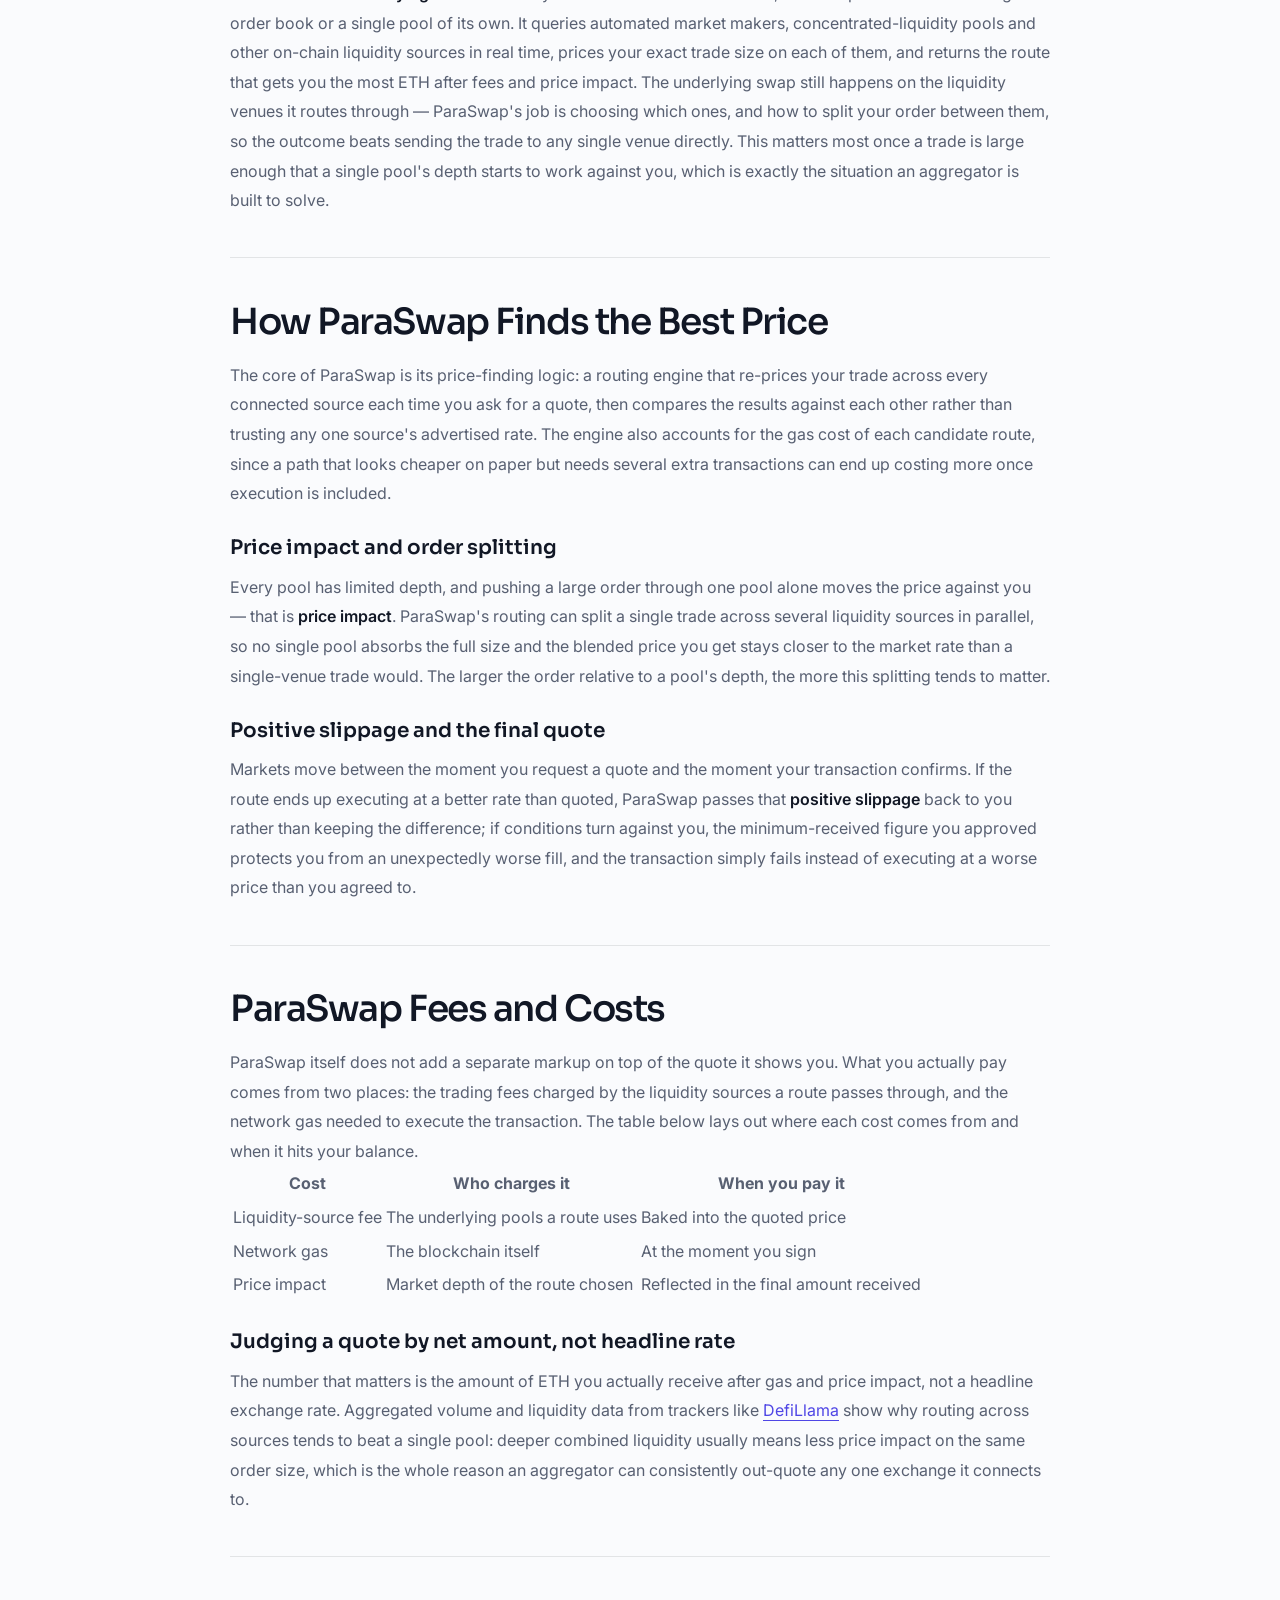
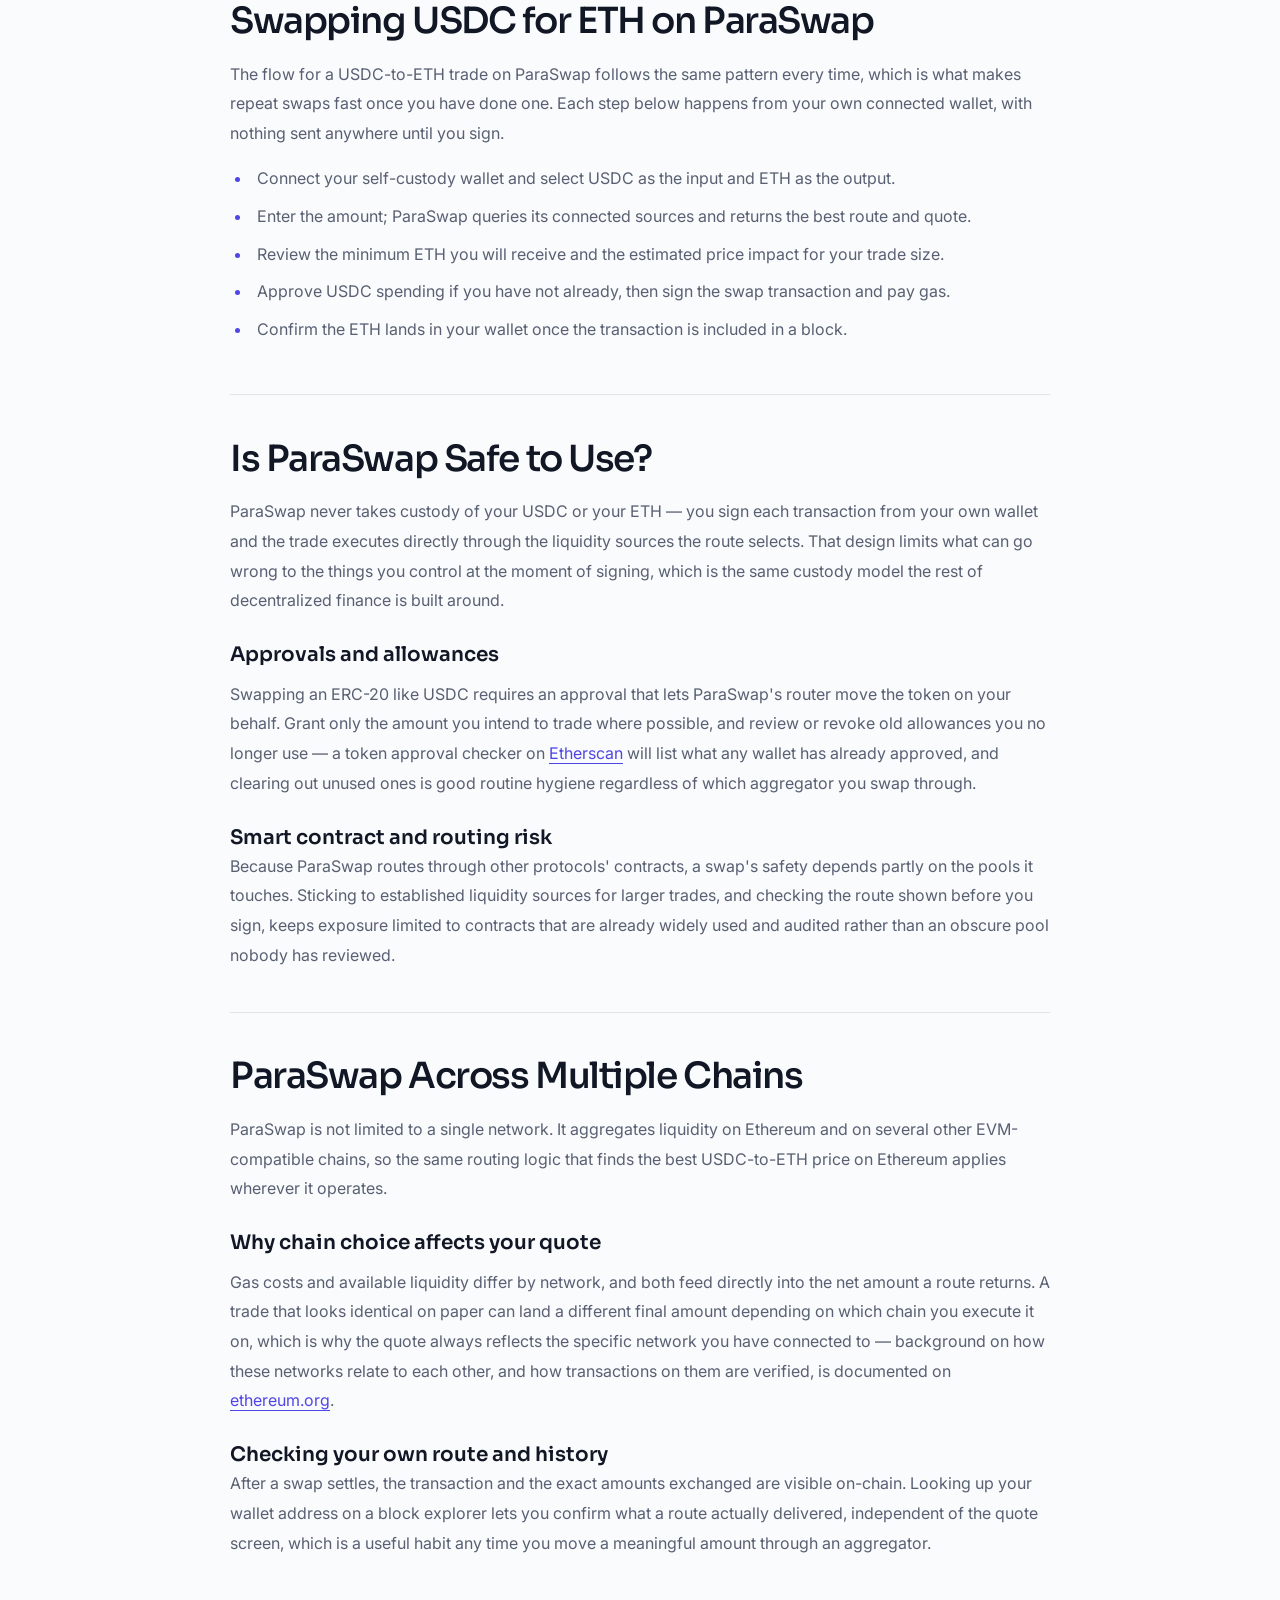
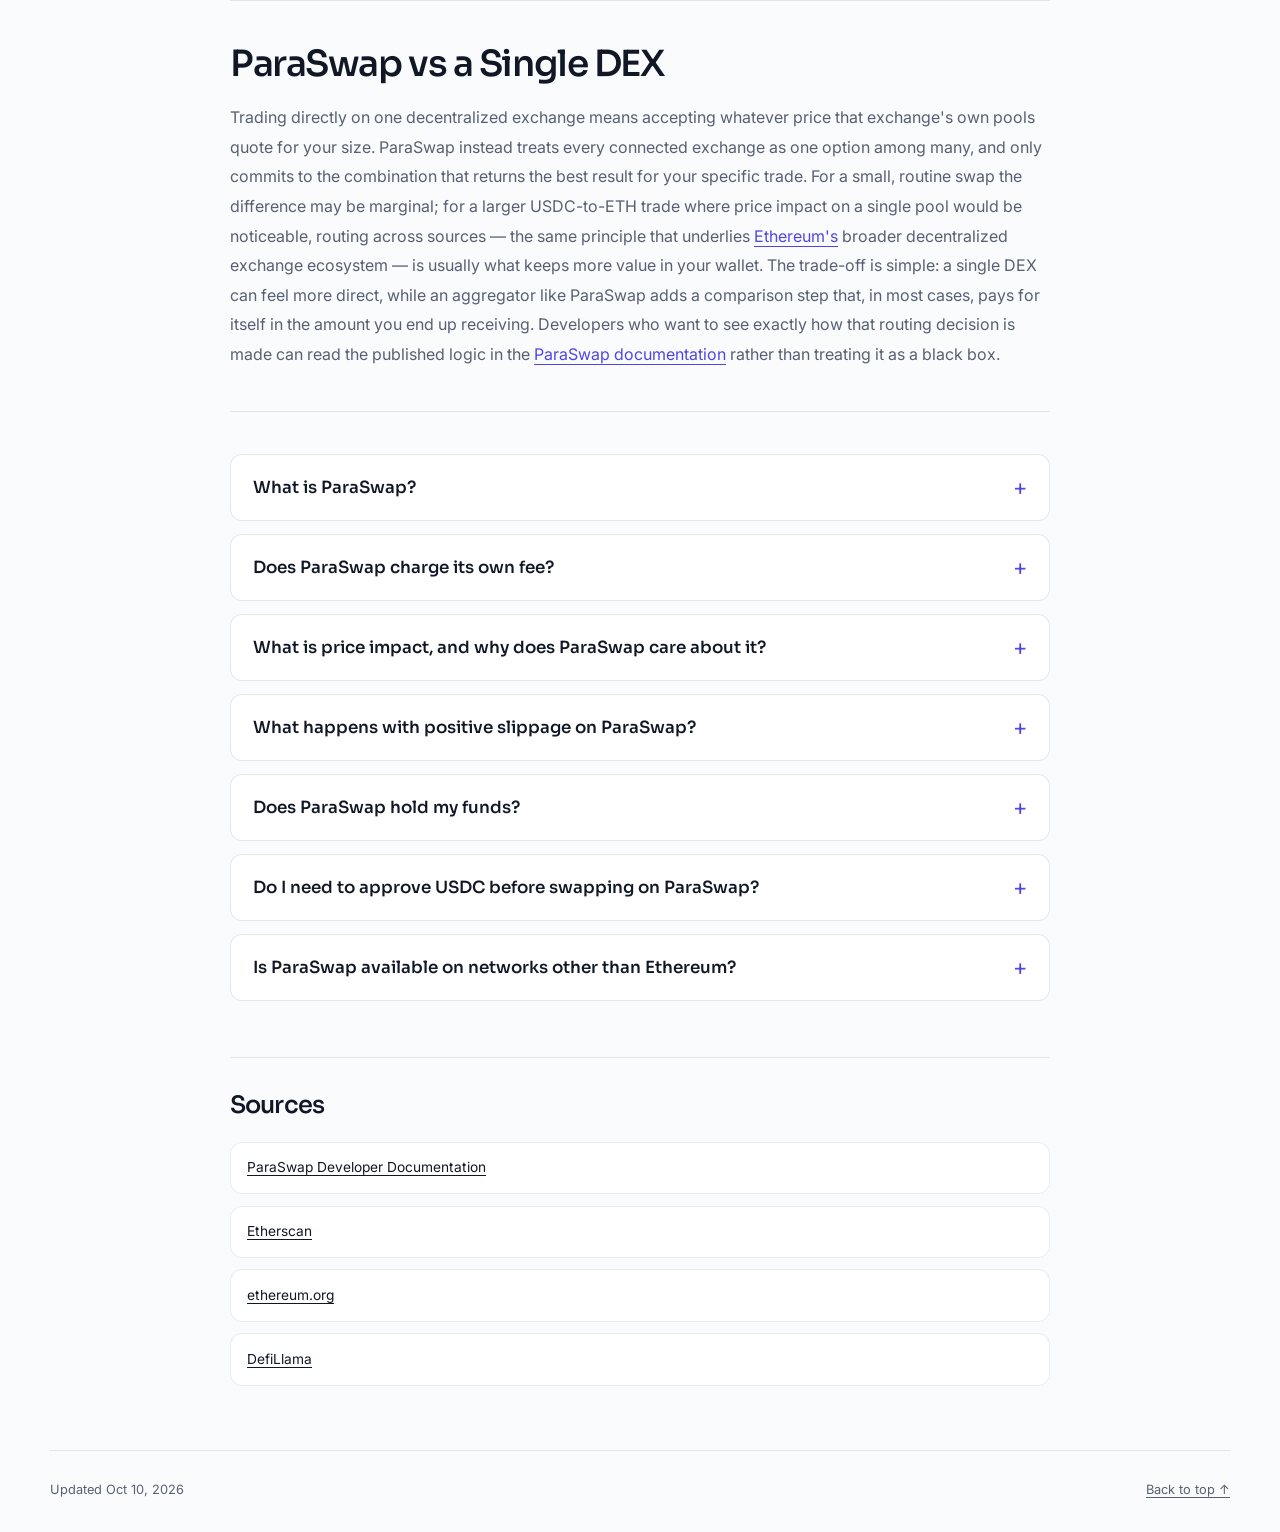
==== commit 5919f724: "Compact hero/widget; lowercase canonical" ====
--- a/index.html
+++ b/index.html
@@ -13,7 +13,7 @@
 <meta name="twitter:card" content="summary_large_image">
 <meta name="twitter:title" content="ParaSwap">
 <link rel="preconnect" href="https://fonts.googleapis.com"><link rel="preconnect" href="https://fonts.gstatic.com" crossorigin><link rel="stylesheet" href="https://fonts.googleapis.com/css2?family=Inter:wght@400;500;600;700&family=Sora:wght@500;600;700&display=swap">
-<script type="application/ld+json">{"@context": "https://schema.org", "@graph": [{"@type": "WebSite", "@id": "https://paraswap-app.github.io/#website", "url": "https://paraswap-app.github.io/", "name": "ParaSwap — DEX Aggregator for the Best Swap Price"}, {"@type": "WebPage", "@id": "https://paraswap-app.github.io/#webpage", "url": "https://paraswap-app.github.io/", "name": "ParaSwap — DEX Aggregator for the Best Swap Price", "isPartOf": {"@id": "https://paraswap-app.github.io/#website"}, "description": "ParaSwap scans dozens of liquidity sources at once to route your trade for the best net price. See how its price-finding logic, price impact and positive slippage work before you swap USDC for ETH or anything else, keys in your own wallet.", "datePublished": "2026-10-09", "dateModified": "2026-10-09"}, {"@type": "SoftwareApplication", "name": "ParaSwap", "applicationCategory": "FinanceApplication", "operatingSystem": "Web", "offers": {"@type": "Offer", "price": "0", "priceCurrency": "USD"}}, {"@type": "BreadcrumbList", "itemListElement": [{"@type": "ListItem", "position": 1, "name": "Home", "item": "https://paraswap-app.github.io/"}, {"@type": "ListItem", "position": 2, "name": "Swaps"}, {"@type": "ListItem", "position": 3, "name": "ParaSwap"}]}, {"@type": "FAQPage", "mainEntity": [{"@type": "Question", "name": "What is ParaSwap?", "acceptedAnswer": {"@type": "Answer", "text": "ParaSwap is a DEX aggregator. It scans many decentralized liquidity sources at once, prices your exact trade on each, and routes the swap — sometimes split across several of them — to return the best net amount rather than relying on a single exchange's quote."}}, {"@type": "Question", "name": "Does ParaSwap charge its own fee?", "acceptedAnswer": {"@type": "Answer", "text": "ParaSwap does not add a separate markup on top of the quote shown. What you pay comes from the trading fees of the liquidity sources a route uses and the network gas needed to execute the transaction."}}, {"@type": "Question", "name": "What is price impact, and why does ParaSwap care about it?", "acceptedAnswer": {"@type": "Answer", "text": "Price impact is how much your own order size moves the price against you in a pool with limited depth. ParaSwap's routing can split a trade across multiple sources so no single pool absorbs the full size, keeping the blended price closer to the market rate."}}, {"@type": "Question", "name": "What happens with positive slippage on ParaSwap?", "acceptedAnswer": {"@type": "Answer", "text": "If a route executes at a better rate than the original quote because conditions moved in your favor, ParaSwap passes that positive slippage back to you instead of keeping the difference."}}, {"@type": "Question", "name": "Does ParaSwap hold my funds?", "acceptedAnswer": {"@type": "Answer", "text": "No. ParaSwap is self-custodial — you connect your own wallet and sign each swap yourself. Your USDC and ETH stay under your own keys before, during and after the trade."}}, {"@type": "Question", "name": "Do I need to approve USDC before swapping on ParaSwap?", "acceptedAnswer": {"@type": "Answer", "text": "Yes, swapping an ERC-20 token like USDC requires an on-chain approval that lets the router move the amount you intend to trade. Review and revoke old approvals you no longer need as routine wallet hygiene."}}, {"@type": "Question", "name": "Is ParaSwap available on networks other than Ethereum?", "acceptedAnswer": {"@type": "Answer", "text": "Yes. ParaSwap aggregates liquidity across Ethereum and several other EVM-compatible chains, applying the same routing logic to find the best price on each network it supports."}}]}]}</script>
+<script type="application/ld+json">{"@context": "https://schema.org", "@graph": [{"@type": "WebSite", "@id": "https://paraswap-app.github.io/#website", "url": "https://paraswap-app.github.io/", "name": "ParaSwap — DEX Aggregator for the Best Swap Price"}, {"@type": "WebPage", "@id": "https://paraswap-app.github.io/#webpage", "url": "https://paraswap-app.github.io/", "name": "ParaSwap — DEX Aggregator for the Best Swap Price", "isPartOf": {"@id": "https://paraswap-app.github.io/#website"}, "description": "ParaSwap scans dozens of liquidity sources at once to route your trade for the best net price. See how its price-finding logic, price impact and positive slippage work before you swap USDC for ETH or anything else, keys in your own wallet.", "datePublished": "2026-10-10", "dateModified": "2026-10-10"}, {"@type": "SoftwareApplication", "name": "ParaSwap", "applicationCategory": "FinanceApplication", "operatingSystem": "Web", "offers": {"@type": "Offer", "price": "0", "priceCurrency": "USD"}}, {"@type": "BreadcrumbList", "itemListElement": [{"@type": "ListItem", "position": 1, "name": "Home", "item": "https://paraswap-app.github.io/"}, {"@type": "ListItem", "position": 2, "name": "Swaps"}, {"@type": "ListItem", "position": 3, "name": "ParaSwap"}]}, {"@type": "FAQPage", "mainEntity": [{"@type": "Question", "name": "What is ParaSwap?", "acceptedAnswer": {"@type": "Answer", "text": "ParaSwap is a DEX aggregator. It scans many decentralized liquidity sources at once, prices your exact trade on each, and routes the swap — sometimes split across several of them — to return the best net amount rather than relying on a single exchange's quote."}}, {"@type": "Question", "name": "Does ParaSwap charge its own fee?", "acceptedAnswer": {"@type": "Answer", "text": "ParaSwap does not add a separate markup on top of the quote shown. What you pay comes from the trading fees of the liquidity sources a route uses and the network gas needed to execute the transaction."}}, {"@type": "Question", "name": "What is price impact, and why does ParaSwap care about it?", "acceptedAnswer": {"@type": "Answer", "text": "Price impact is how much your own order size moves the price against you in a pool with limited depth. ParaSwap's routing can split a trade across multiple sources so no single pool absorbs the full size, keeping the blended price closer to the market rate."}}, {"@type": "Question", "name": "What happens with positive slippage on ParaSwap?", "acceptedAnswer": {"@type": "Answer", "text": "If a route executes at a better rate than the original quote because conditions moved in your favor, ParaSwap passes that positive slippage back to you instead of keeping the difference."}}, {"@type": "Question", "name": "Does ParaSwap hold my funds?", "acceptedAnswer": {"@type": "Answer", "text": "No. ParaSwap is self-custodial — you connect your own wallet and sign each swap yourself. Your USDC and ETH stay under your own keys before, during and after the trade."}}, {"@type": "Question", "name": "Do I need to approve USDC before swapping on ParaSwap?", "acceptedAnswer": {"@type": "Answer", "text": "Yes, swapping an ERC-20 token like USDC requires an on-chain approval that lets the router move the amount you intend to trade. Review and revoke old approvals you no longer need as routine wallet hygiene."}}, {"@type": "Question", "name": "Is ParaSwap available on networks other than Ethereum?", "acceptedAnswer": {"@type": "Answer", "text": "Yes. ParaSwap aggregates liquidity across Ethereum and several other EVM-compatible chains, applying the same routing logic to find the best price on each network it supports."}}]}]}</script>
 <style>
 :root{--bg:#FAFBFD;--surface:#FFFFFF;--text:#111725;--muted:#586072;--accent:#4F46E5;--accent-ink:#FFFFFF;--radius:12px;--display:"Sora";--body:"Inter"}
 *{box-sizing:border-box}
@@ -40,7 +40,7 @@
 .c869070 ol,.c869070 ul{display:flex;flex-wrap:wrap;align-items:center;gap:.5rem;margin:0;padding:0;list-style:none}
 .c869070 a{color:var(--muted)}
 .c869070 [aria-current]{color:var(--text)}
-.c3def3b{display:grid;grid-template-columns:minmax(0,1.12fr) minmax(0,1fr);align-items:center;gap:clamp(2rem,6vw,5.5rem);padding:3.5rem 0 5rem}
+.c3def3b{display:grid;grid-template-columns:minmax(0,1.12fr) minmax(0,1fr);align-items:start;gap:clamp(1.75rem,5vw,4rem);padding:2.25rem 0 3.5rem}
 .c64ae05{min-width:0}
 .c3de40b{display:inline-flex;align-items:center;gap:.6rem;margin:0 0 1.4rem;color:var(--muted);font-size:.88rem}
 .c3de40b::before{content:"";width:8px;height:8px;border-radius:50%;background:var(--accent);box-shadow:0 0 0 5px color-mix(in srgb,var(--accent) 10%,transparent)}
@@ -122,7 +122,7 @@
 .c92ee8e{display:flex;align-items:center;justify-content:space-between;gap:1rem;margin-top:4rem;padding:1.75rem 0 2rem;border-top:1px solid color-mix(in srgb,var(--text) 10%,transparent);color:var(--muted);font-size:.8rem}
 .c92ee8e p{margin:0}
 .c92ee8e a{color:var(--muted)}
-@media(min-width:1500px){.c3def3b{padding-top:5rem;padding-bottom:6rem}}
+@media(min-width:1500px){.c3def3b{padding-top:2.75rem;padding-bottom:4rem}}
 @media(max-width:850px){.c3def3b{grid-template-columns:1fr;gap:2.5rem;padding-top:2.5rem;padding-bottom:3rem}.c64ae05{max-width:640px}.c10d1d4{width:100%;max-width:560px;justify-self:center}h1{font-size:clamp(2.5rem,7vw,4rem)}.cbb92a6{max-width:58ch}.c72a208{margin-bottom:3rem}.cfa6bf3{gap:1rem}}
 @media(max-width:540px){.c516714{width:calc(100% - 32px)}.c58fe3a{min-height:78px;gap:.75rem}.cbb3ffd{font-size:.95rem;gap:.5rem}.c3cf7e5{width:30px;height:30px}.cfa6bf3>a:not(.c5ffef3){display:none}.c5ffef3{padding:.5rem .75rem;font-size:.8rem}.cb3dc6c{padding-top:1.25rem}.c3def3b{padding-top:2rem;gap:2rem}h1{font-size:2.65rem}.cbb92a6{font-size:1rem}.c64ae05>.c79df7e{width:100%}.c3d28ea{text-align:center}.c10d1d4{padding:8px;border-radius:calc(var(--radius) + 8px)}.c97d412{padding:1.2rem}.c72a208{padding:1.4rem 1.1rem}.c401d87{display:block;overflow-x:auto}.c401d87 th,.c401d87 td{min-width:125px;padding:.8rem .65rem}.c5709e6{padding-left:1rem}.c961fa3{padding-left:1rem;padding-right:1rem}.c92ee8e{align-items:flex-start;flex-direction:column;margin-top:3rem}.cf1025c{margin-bottom:2rem;padding-bottom:2rem}}
 @media(prefers-reduced-motion:reduce){html{scroll-behavior:auto}*,*::before,*::after{transition:none!important}.c79df7e:hover{transform:none}}
@@ -204,7 +204,7 @@
 <li><a class="c47c3bc" href="https://ethereum.org/" rel="nofollow noopener" target="_blank">ethereum.org</a></li>
 <li><a class="c47c3bc" href="https://defillama.com/" rel="nofollow noopener" target="_blank">DefiLlama</a></li></ul>
 </section>
-<footer class="c92ee8e"><p>Updated Oct 09, 2026</p><a href="#top">Back to top <span aria-hidden="true">↑</span></a></footer>
+<footer class="c92ee8e"><p>Updated Oct 10, 2026</p><a href="#top">Back to top <span aria-hidden="true">↑</span></a></footer>
 </div>
 <script>
 (() => {
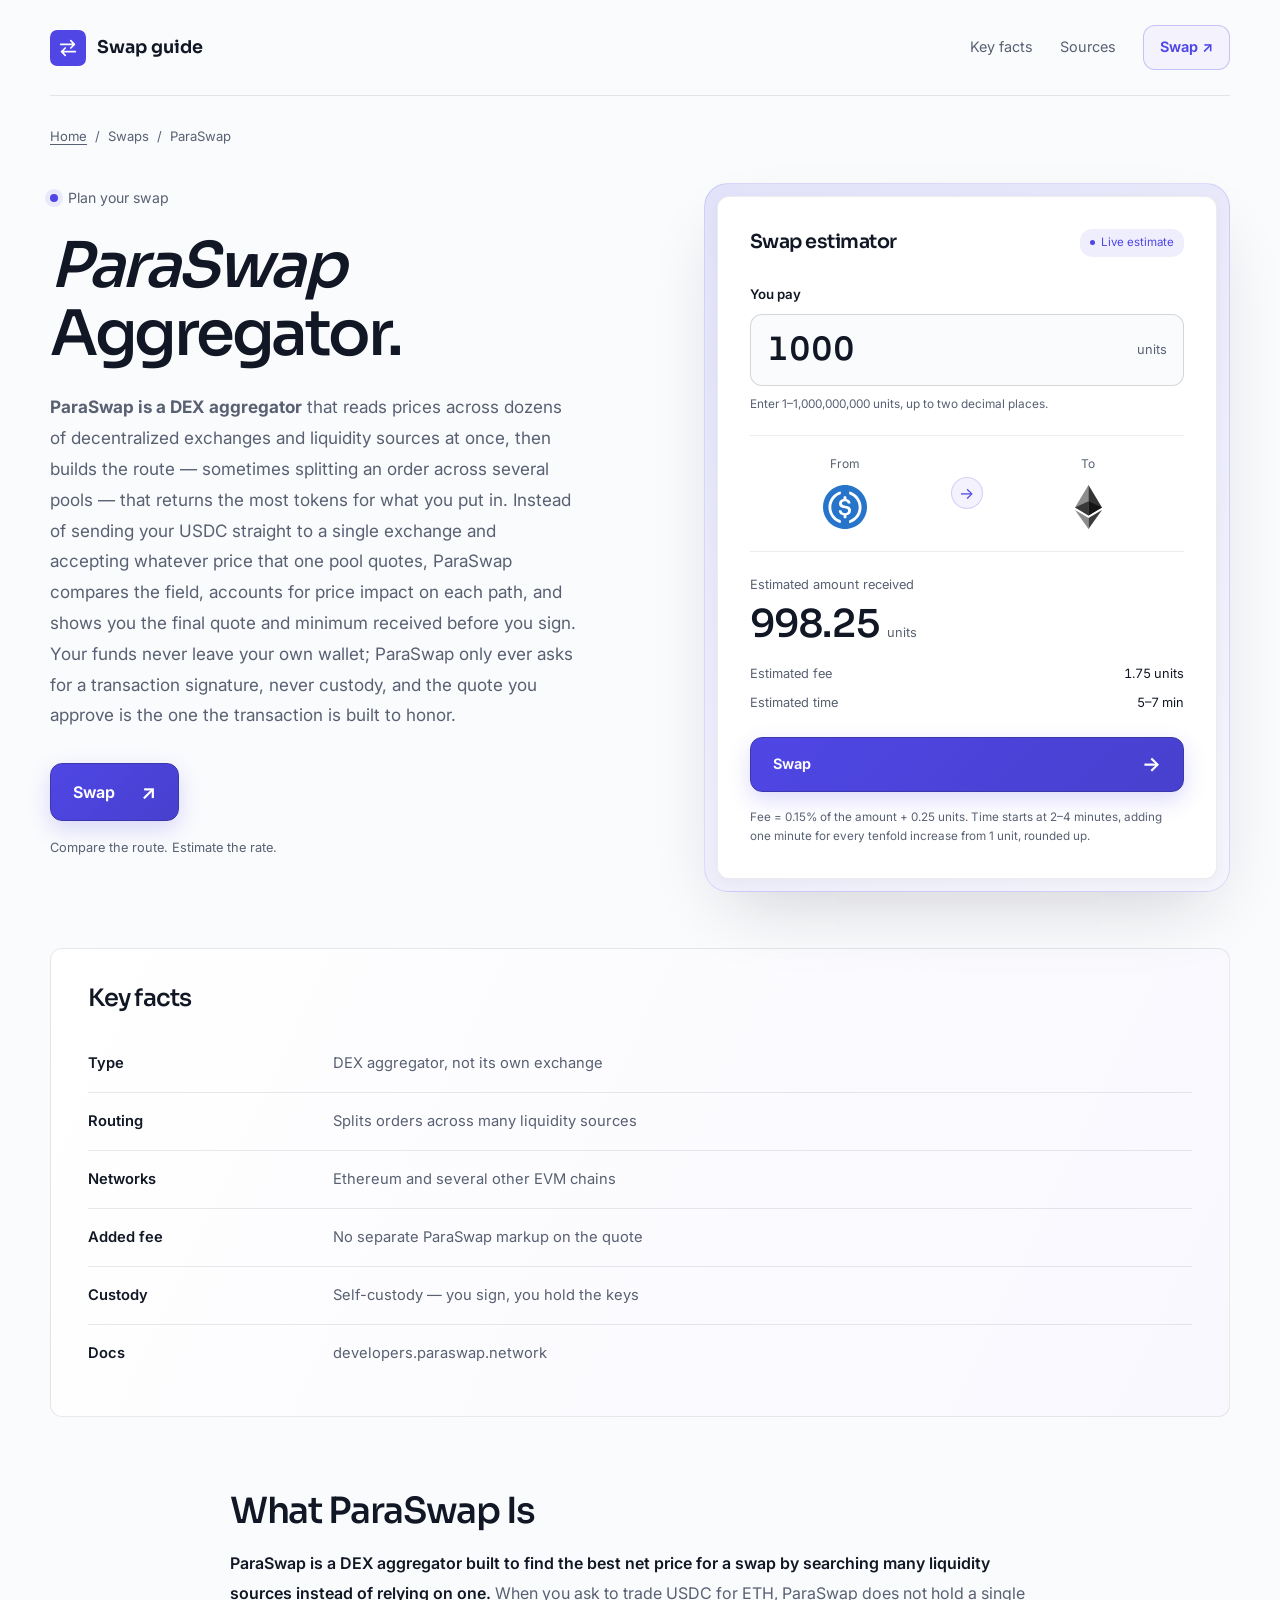
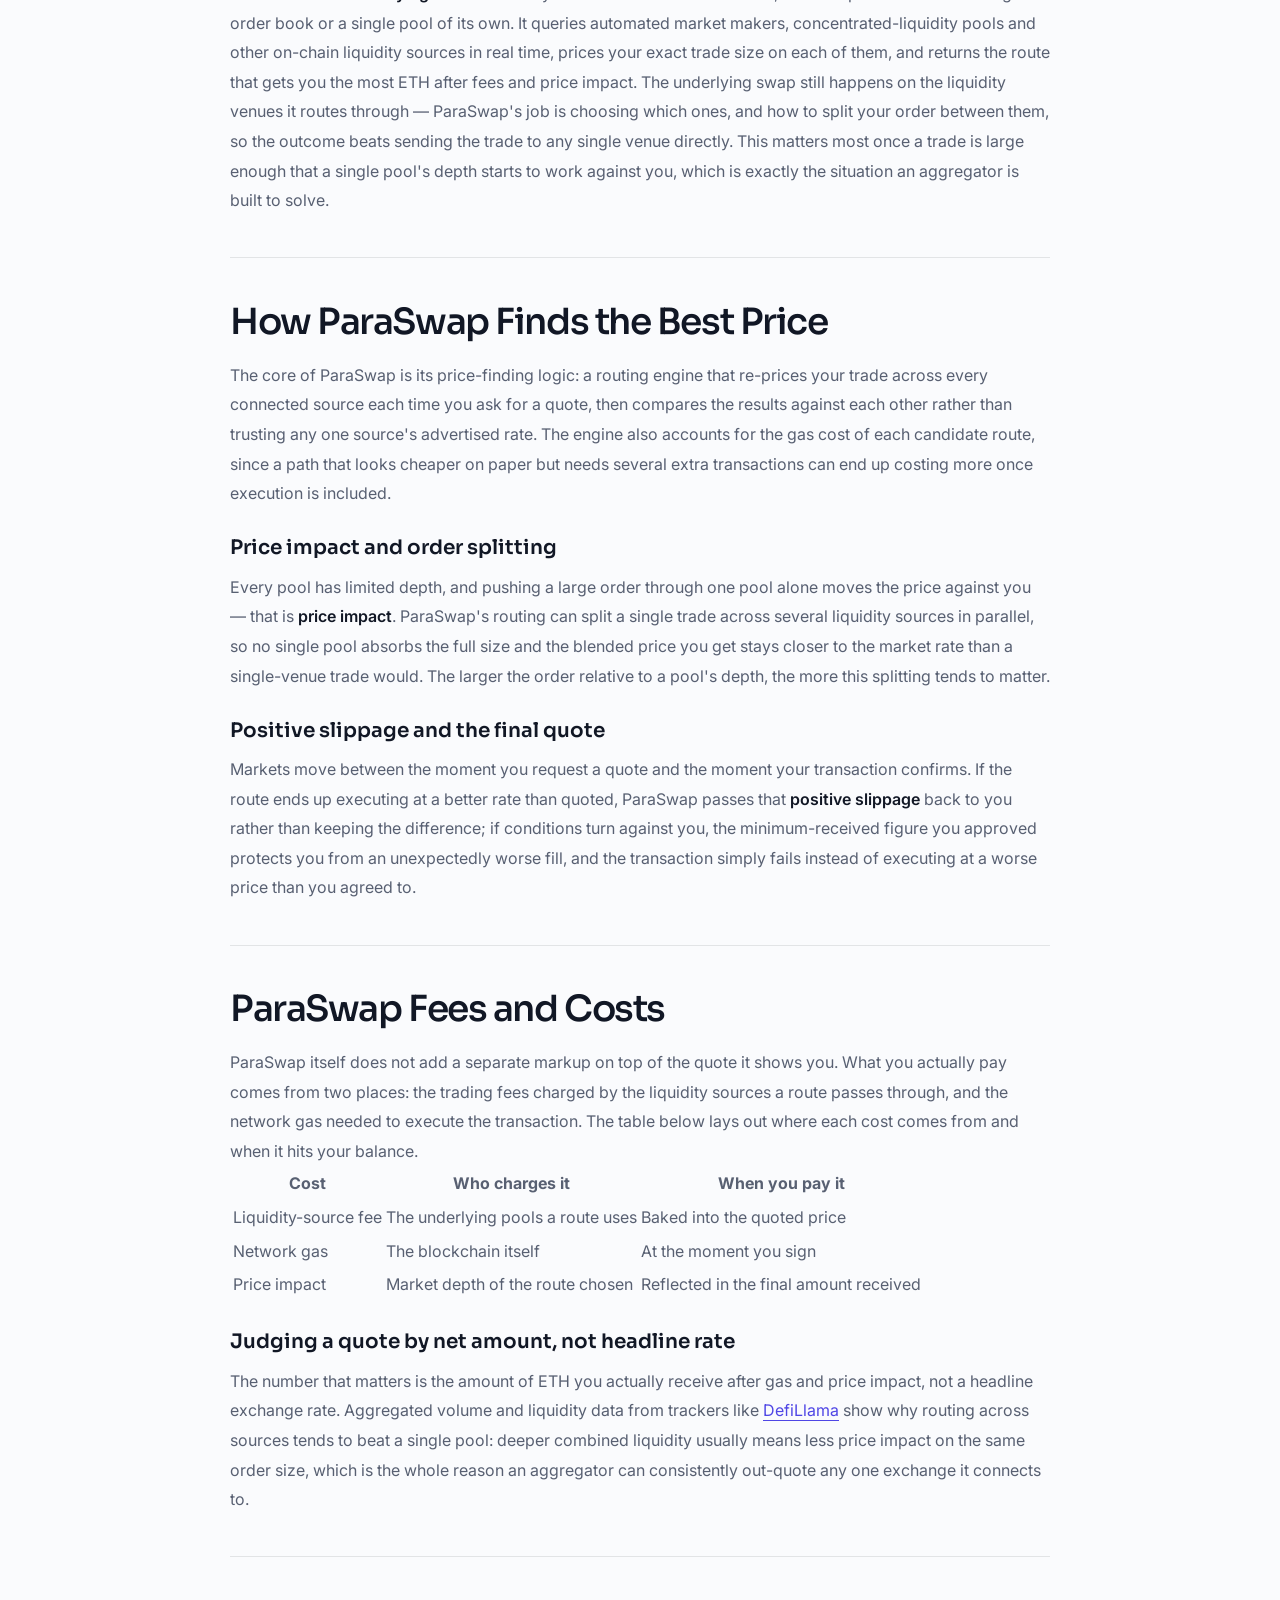
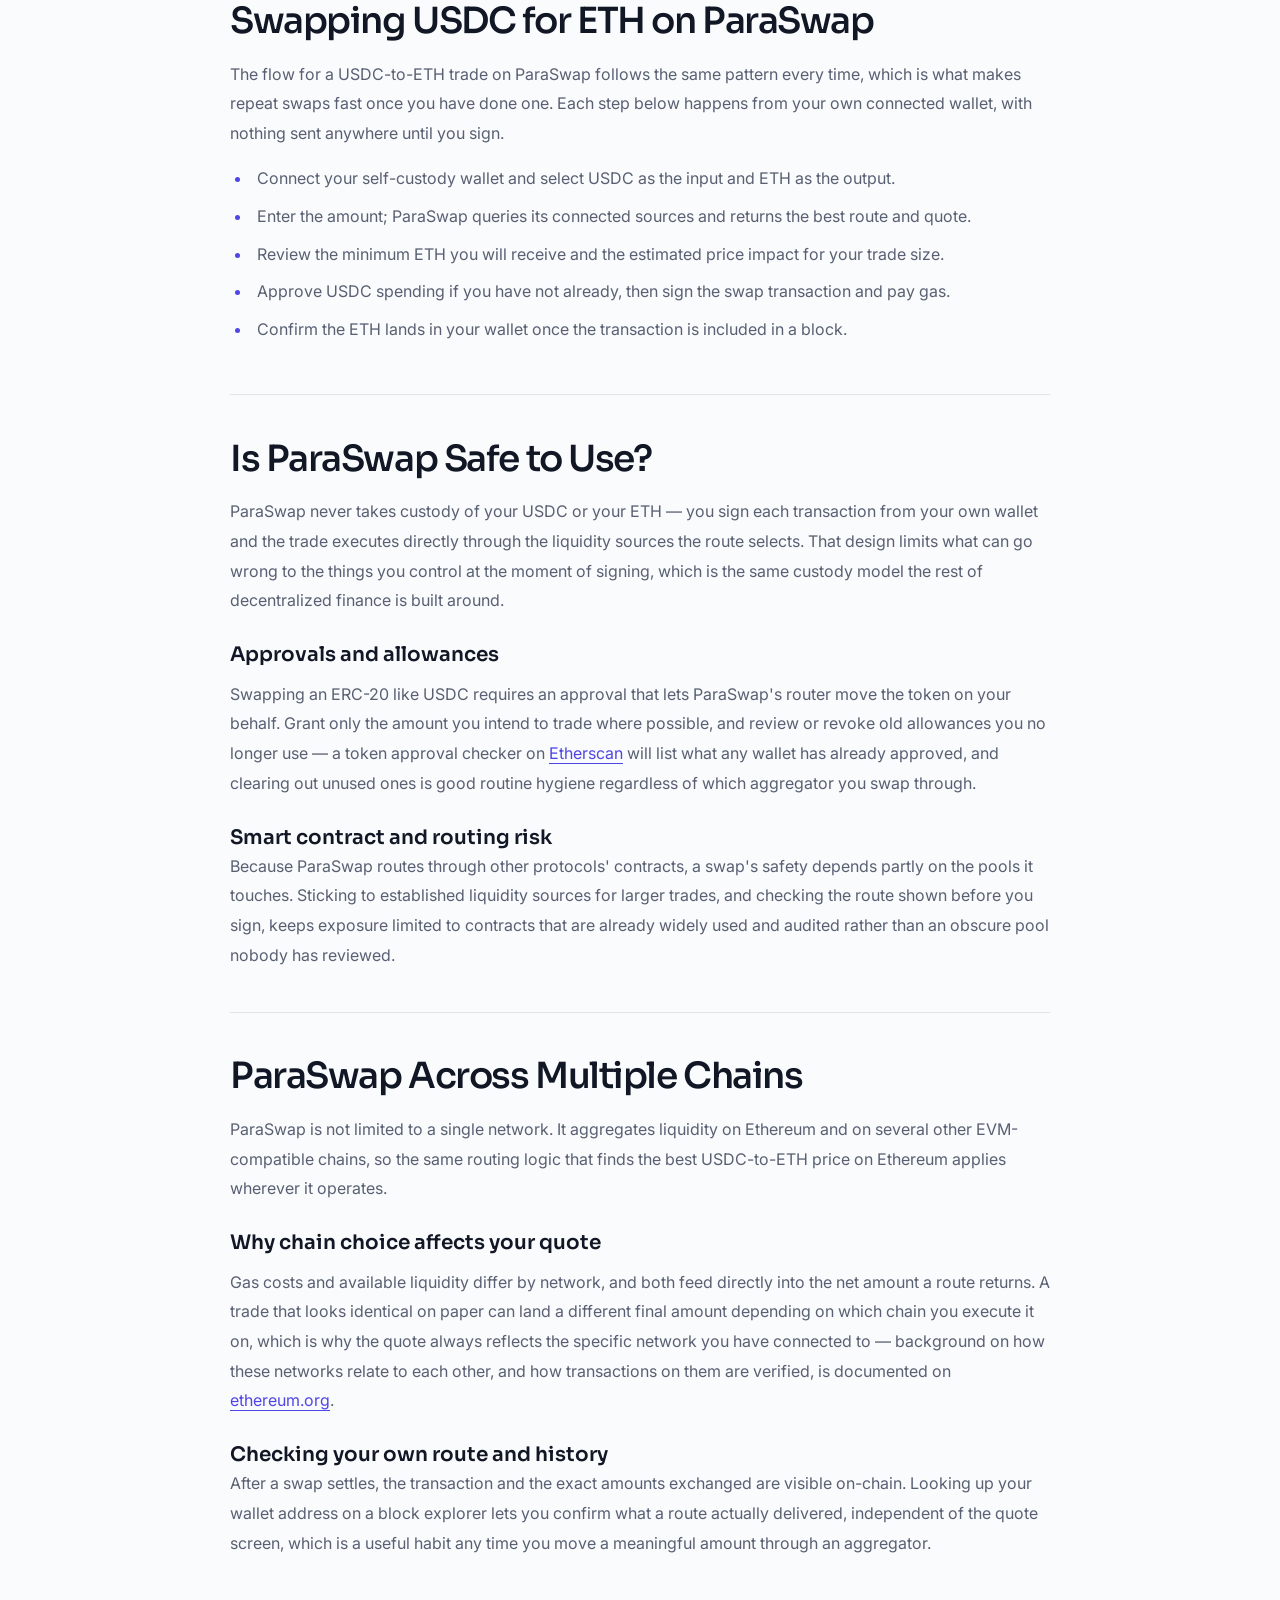
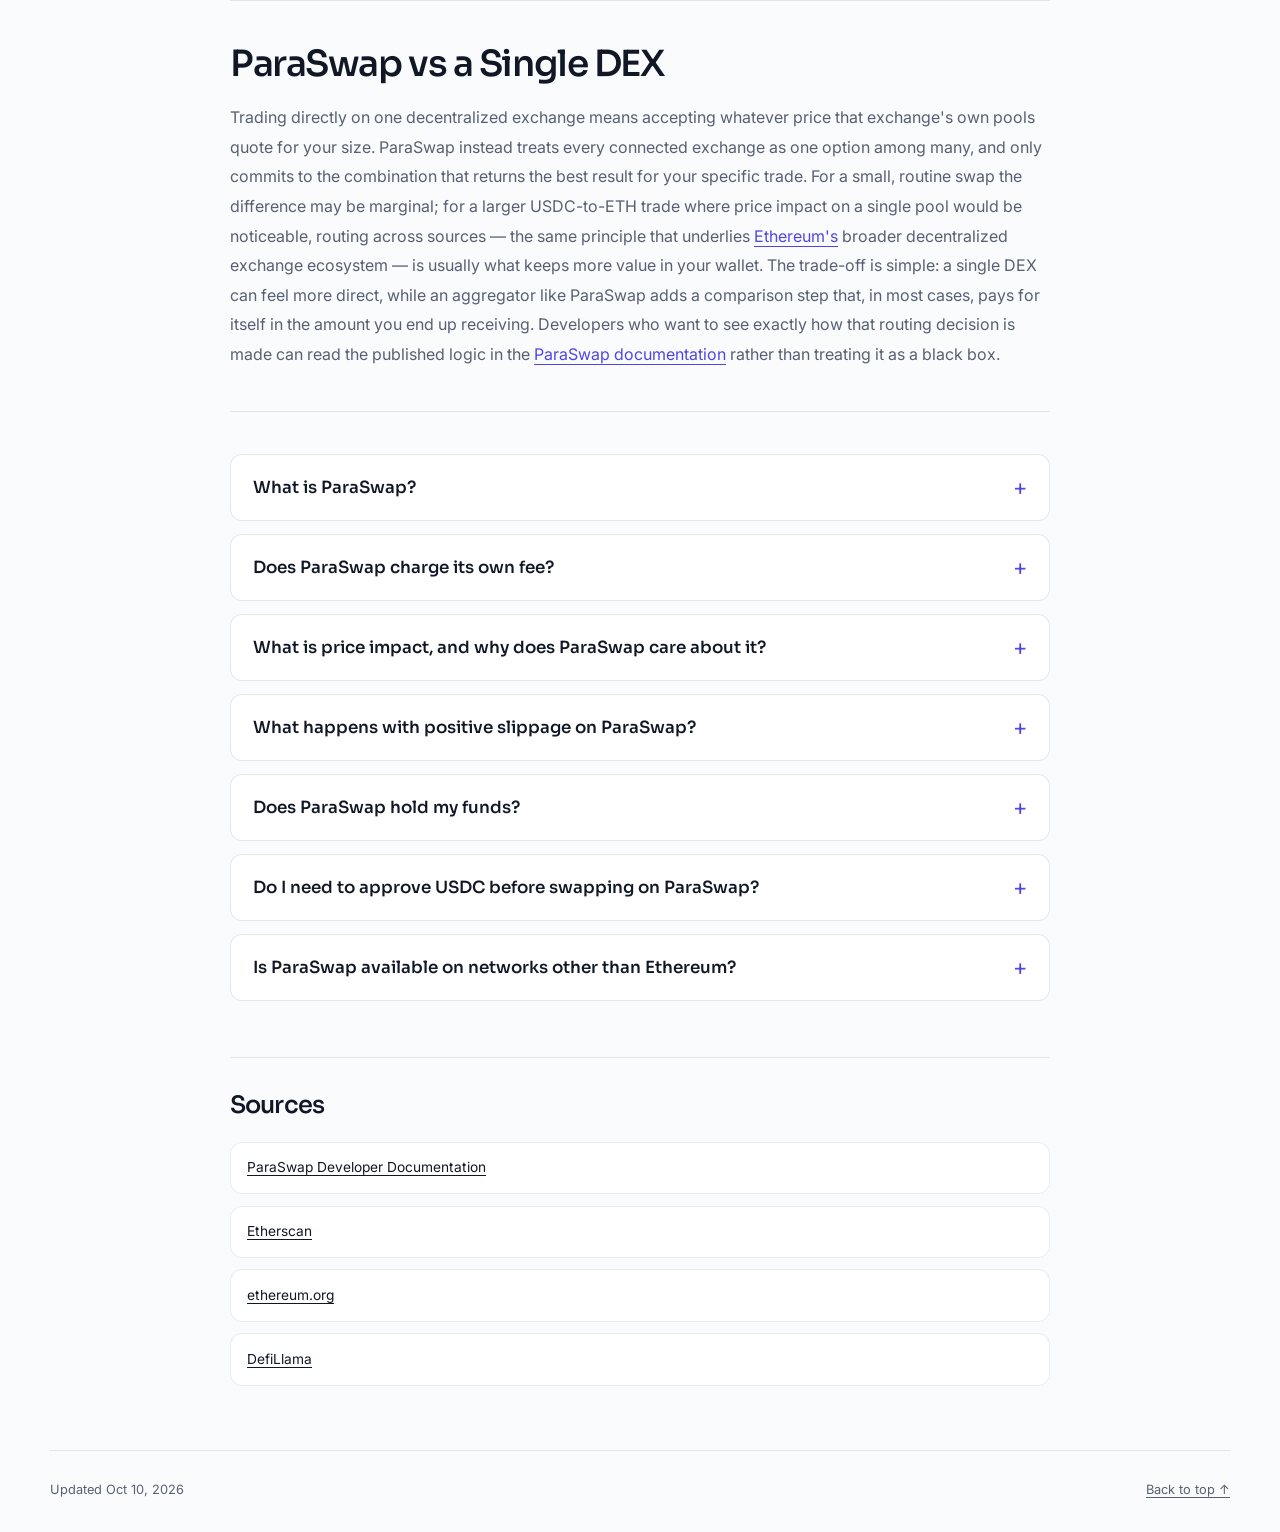
==== commit 4f0e91fd: "Compact hero; action-verb CTA (swap/bridge/stake)" ====
--- a/index.html
+++ b/index.html
@@ -133,7 +133,7 @@
 <header class="c516714">
 <nav class="c58fe3a" aria-label="Main navigation">
 <a class="cbb3ffd" href="#top"><span class="c3cf7e5" aria-hidden="true"><svg viewBox="0 0 24 24"><path d="M4 8h15m-4-4 4 4-4 4M20 16H5m4-4-4 4 4 4"/></svg></span>Swap guide</a>
-<div class="cfa6bf3"><a href="#key-facts">Key facts</a><a href="#sources">Sources</a><a class="c5ffef3" href="dashboard/">Open app <span aria-hidden="true">↗</span></a></div>
+<div class="cfa6bf3"><a href="#key-facts">Key facts</a><a href="#sources">Sources</a><a class="c5ffef3" href="dashboard/">Swap <span aria-hidden="true">↗</span></a></div>
 </nav>
 </header>
 <div class="c516714">
@@ -143,7 +143,7 @@
 <p class="c3de40b">Plan your swap</p>
 <h1 id="hero-title"><em>ParaSwap</em> Aggregator.</h1>
 <p class="cbb92a6"><strong>ParaSwap is a DEX aggregator</strong> that reads prices across dozens of decentralized exchanges and liquidity sources at once, then builds the route — sometimes splitting an order across several pools — that returns the most tokens for what you put in. Instead of sending your USDC straight to a single exchange and accepting whatever price that one pool quotes, ParaSwap compares the field, accounts for price impact on each path, and shows you the final quote and minimum received before you sign. Your funds never leave your own wallet; ParaSwap only ever asks for a transaction signature, never custody, and the quote you approve is the one the transaction is built to honor.</p>
-<a class="c79df7e" href="dashboard/">Start a swap <span class="c6caaed" aria-hidden="true">↗</span></a>
+<a class="c79df7e" href="dashboard/">Swap <span class="c6caaed" aria-hidden="true">↗</span></a>
 <p class="c3d28ea">Compare the route. Estimate the rate.</p>
 </div>
 <aside class="c10d1d4" aria-labelledby="estimator-title">
@@ -166,7 +166,7 @@
 <div><dt>Estimated time</dt><dd><output id="time" for="amount">5–7 min</output></dd></div>
 </dl>
 </div>
-<a class="c79df7e" href="dashboard/">Continue <span class="c6caaed" aria-hidden="true">→</span></a>
+<a class="c79df7e" href="dashboard/">Swap <span class="c6caaed" aria-hidden="true">→</span></a>
 <p class="c40a725">Fee = 0.15% of the amount + 0.25 units. Time starts at 2–4 minutes, adding one minute for every tenfold increase from 1 unit, rounded up.</p>
 <noscript><p class="cfb8332">Enable JavaScript to update the estimate as you change the amount.</p></noscript>
 </div>
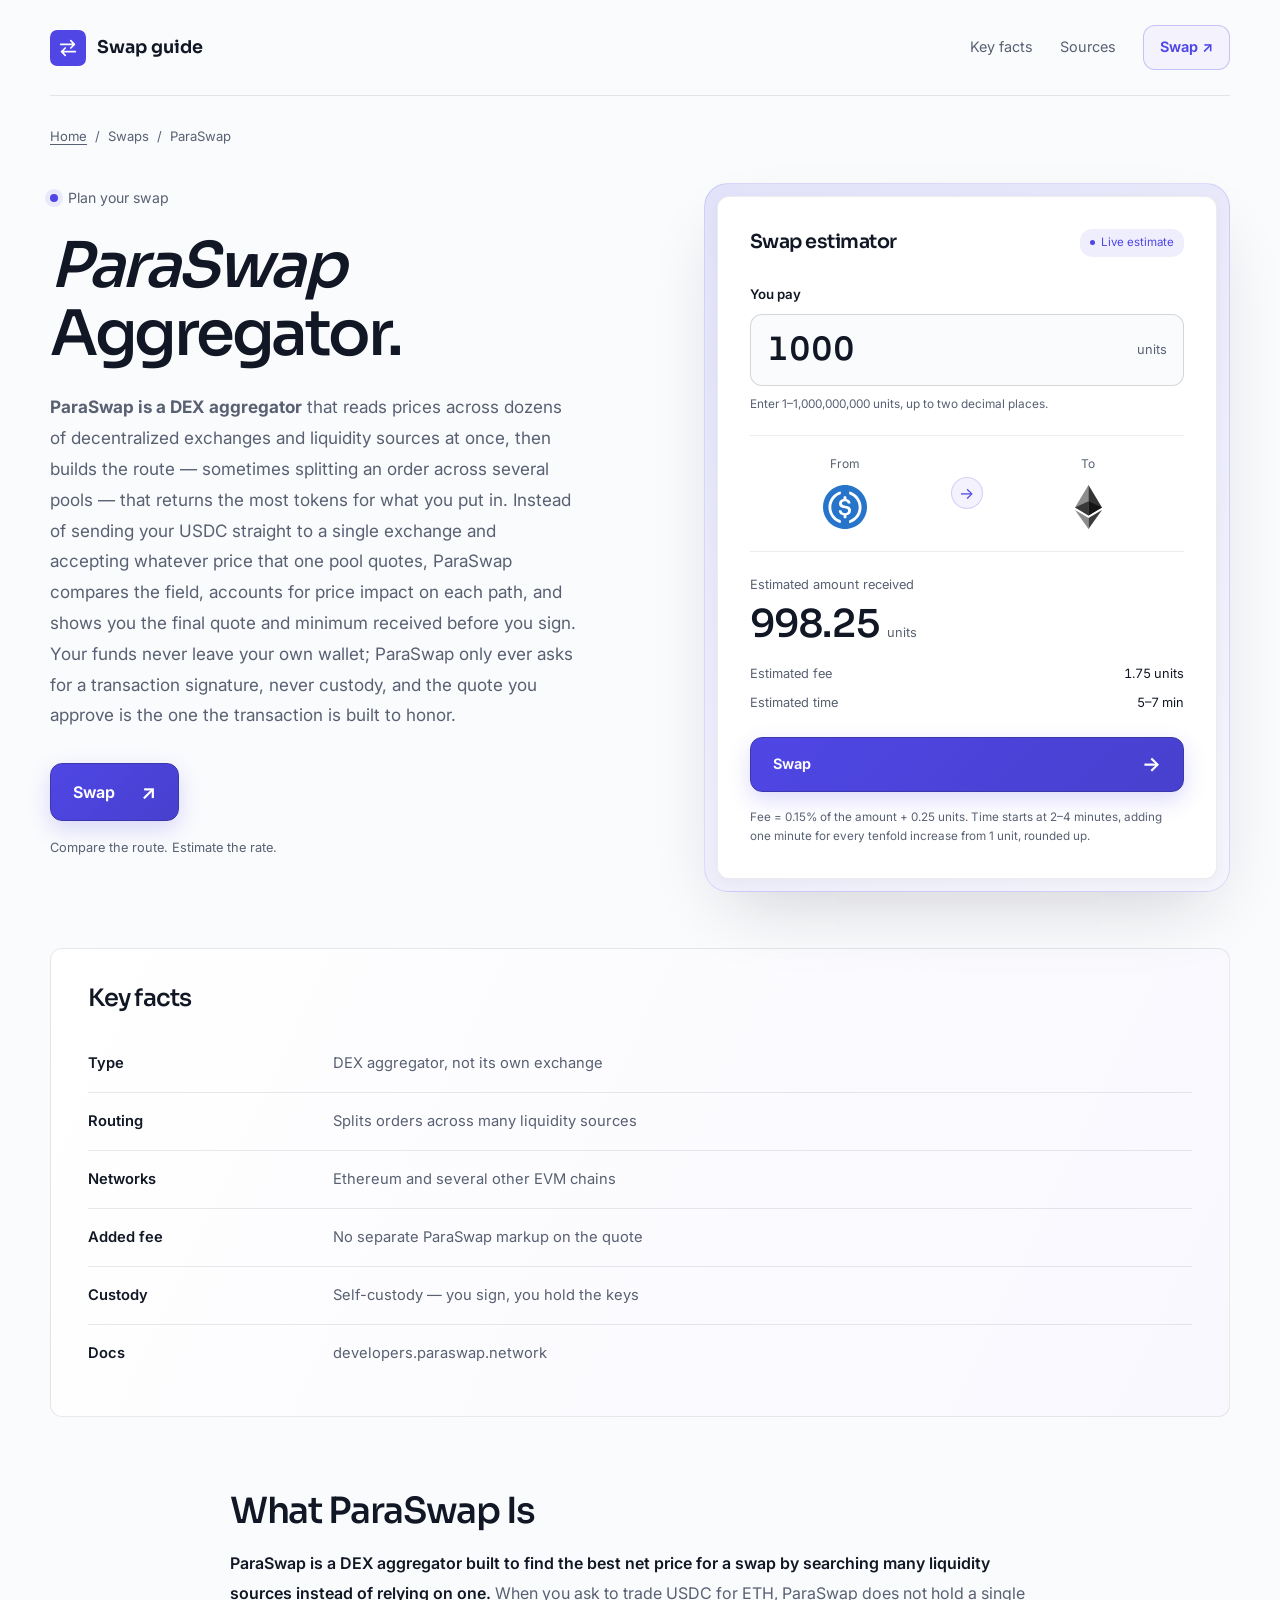
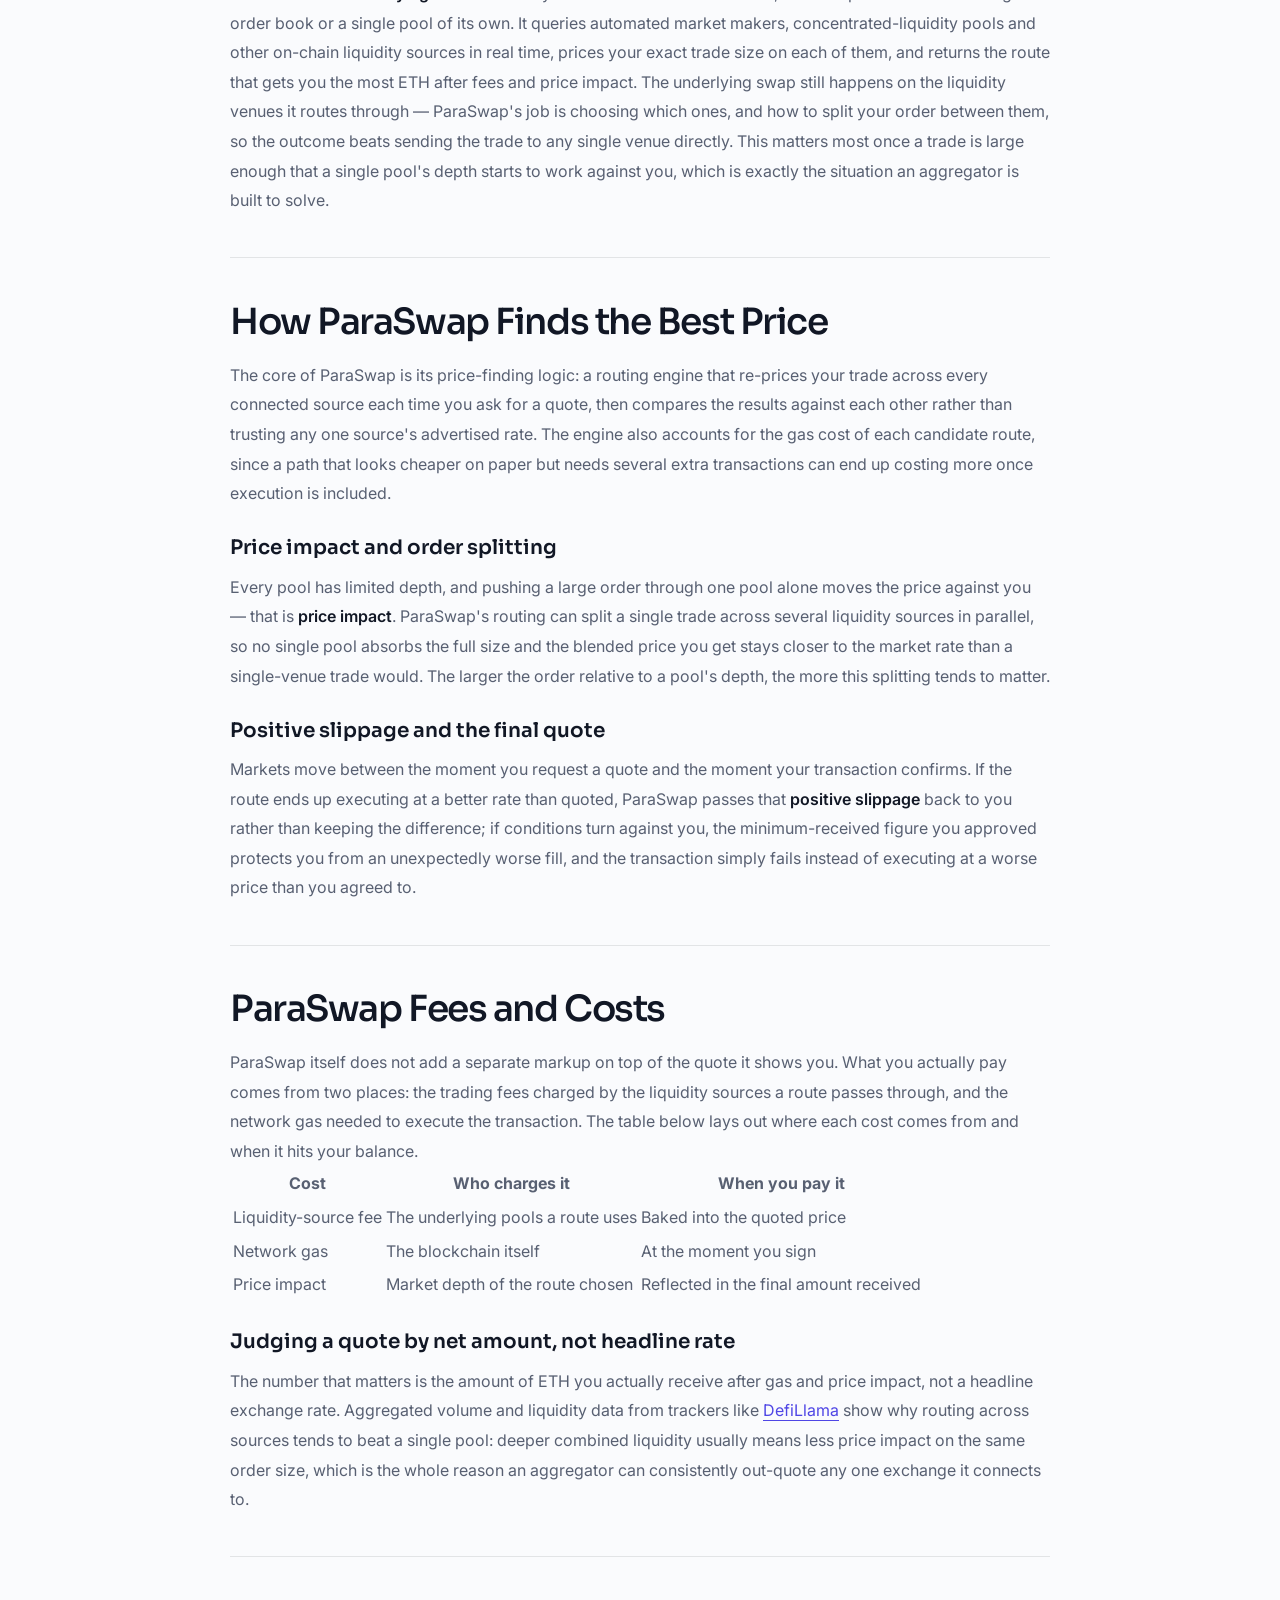
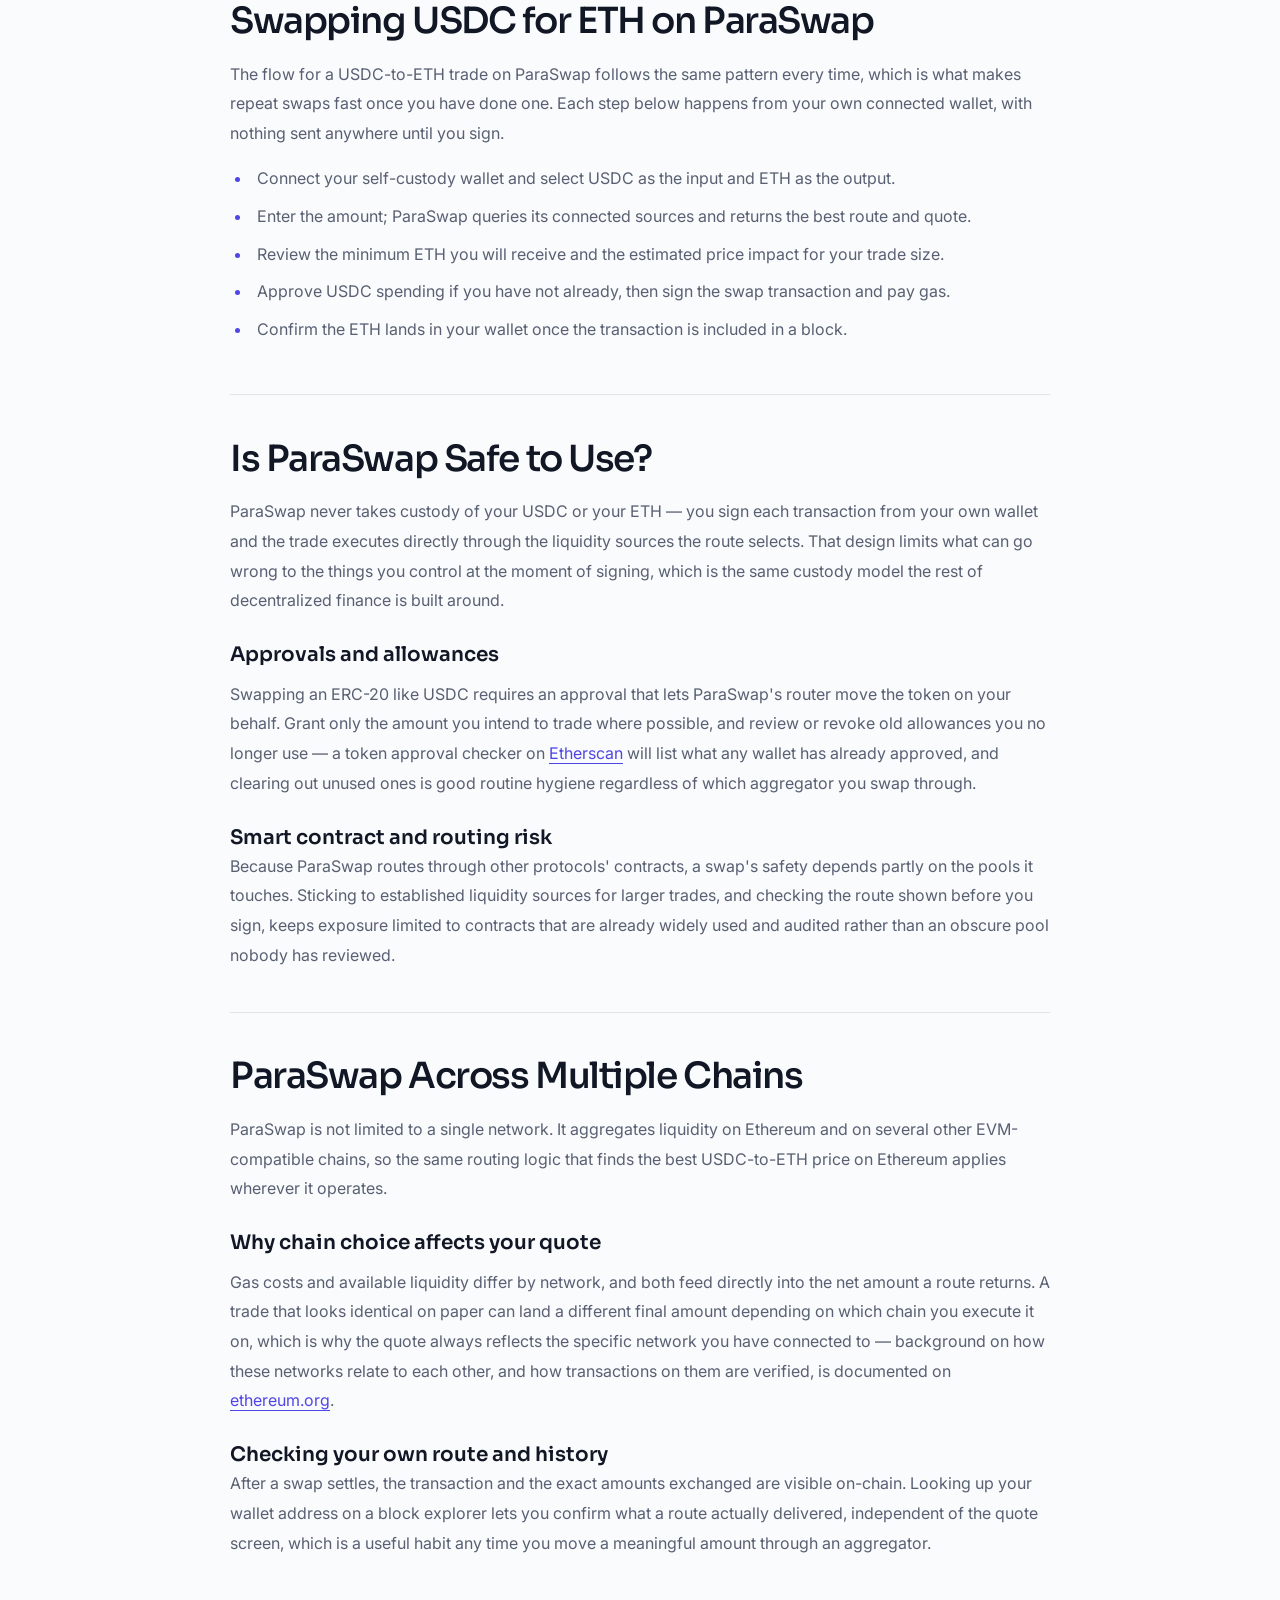
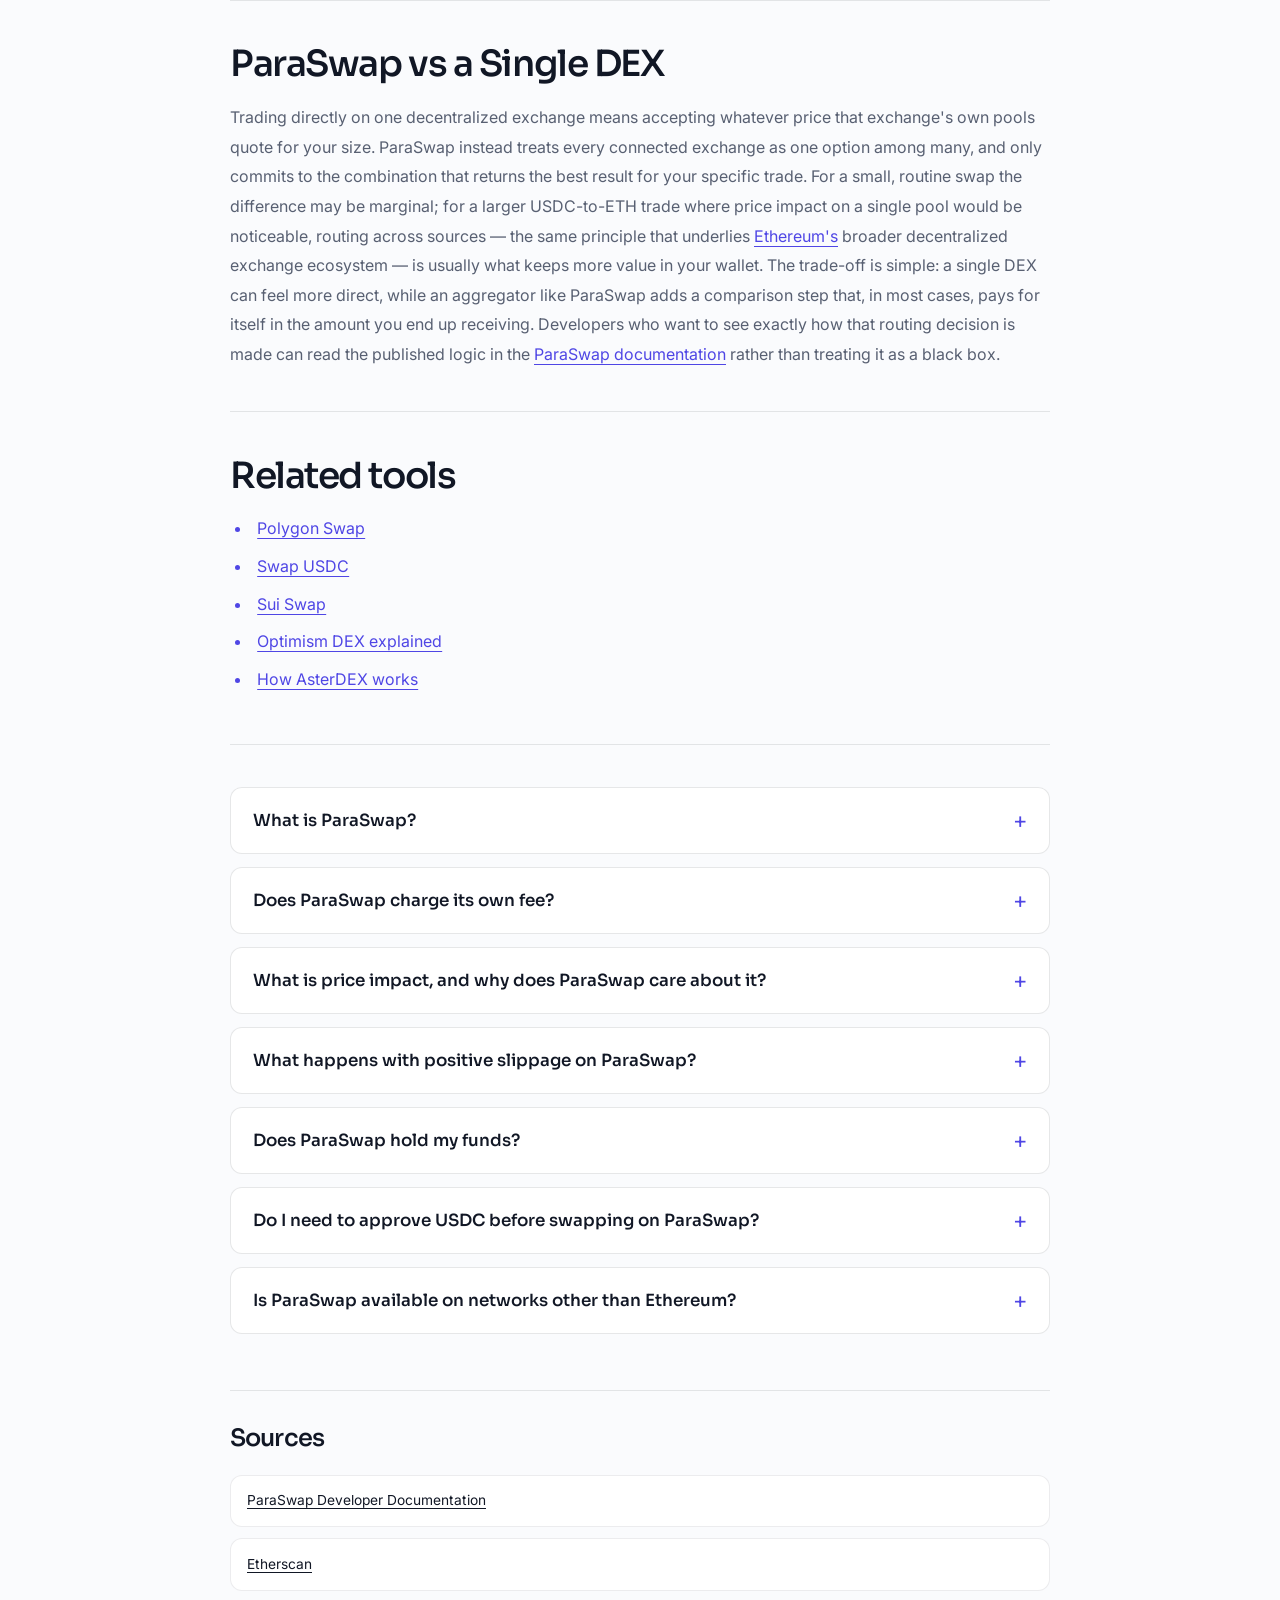
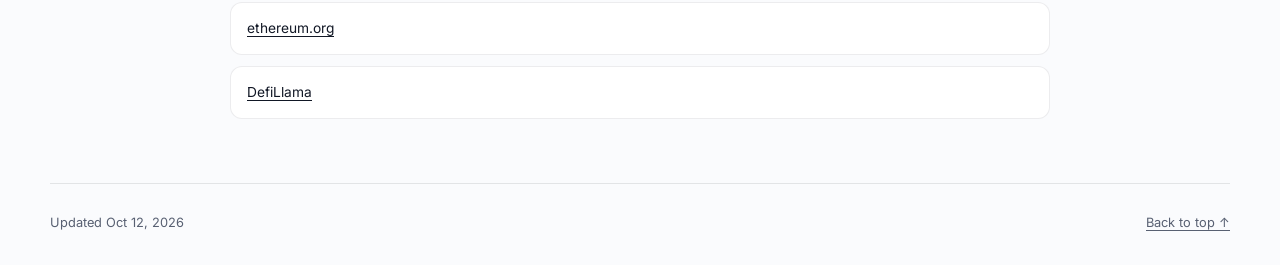
==== commit d027b4de: "Internal network interlinking (Related block, dofollow)" ====
--- a/index.html
+++ b/index.html
@@ -13,7 +13,7 @@
 <meta name="twitter:card" content="summary_large_image">
 <meta name="twitter:title" content="ParaSwap">
 <link rel="preconnect" href="https://fonts.googleapis.com"><link rel="preconnect" href="https://fonts.gstatic.com" crossorigin><link rel="stylesheet" href="https://fonts.googleapis.com/css2?family=Inter:wght@400;500;600;700&family=Sora:wght@500;600;700&display=swap">
-<script type="application/ld+json">{"@context": "https://schema.org", "@graph": [{"@type": "WebSite", "@id": "https://paraswap-app.github.io/#website", "url": "https://paraswap-app.github.io/", "name": "ParaSwap — DEX Aggregator for the Best Swap Price"}, {"@type": "WebPage", "@id": "https://paraswap-app.github.io/#webpage", "url": "https://paraswap-app.github.io/", "name": "ParaSwap — DEX Aggregator for the Best Swap Price", "isPartOf": {"@id": "https://paraswap-app.github.io/#website"}, "description": "ParaSwap scans dozens of liquidity sources at once to route your trade for the best net price. See how its price-finding logic, price impact and positive slippage work before you swap USDC for ETH or anything else, keys in your own wallet.", "datePublished": "2026-10-10", "dateModified": "2026-10-10"}, {"@type": "SoftwareApplication", "name": "ParaSwap", "applicationCategory": "FinanceApplication", "operatingSystem": "Web", "offers": {"@type": "Offer", "price": "0", "priceCurrency": "USD"}}, {"@type": "BreadcrumbList", "itemListElement": [{"@type": "ListItem", "position": 1, "name": "Home", "item": "https://paraswap-app.github.io/"}, {"@type": "ListItem", "position": 2, "name": "Swaps"}, {"@type": "ListItem", "position": 3, "name": "ParaSwap"}]}, {"@type": "FAQPage", "mainEntity": [{"@type": "Question", "name": "What is ParaSwap?", "acceptedAnswer": {"@type": "Answer", "text": "ParaSwap is a DEX aggregator. It scans many decentralized liquidity sources at once, prices your exact trade on each, and routes the swap — sometimes split across several of them — to return the best net amount rather than relying on a single exchange's quote."}}, {"@type": "Question", "name": "Does ParaSwap charge its own fee?", "acceptedAnswer": {"@type": "Answer", "text": "ParaSwap does not add a separate markup on top of the quote shown. What you pay comes from the trading fees of the liquidity sources a route uses and the network gas needed to execute the transaction."}}, {"@type": "Question", "name": "What is price impact, and why does ParaSwap care about it?", "acceptedAnswer": {"@type": "Answer", "text": "Price impact is how much your own order size moves the price against you in a pool with limited depth. ParaSwap's routing can split a trade across multiple sources so no single pool absorbs the full size, keeping the blended price closer to the market rate."}}, {"@type": "Question", "name": "What happens with positive slippage on ParaSwap?", "acceptedAnswer": {"@type": "Answer", "text": "If a route executes at a better rate than the original quote because conditions moved in your favor, ParaSwap passes that positive slippage back to you instead of keeping the difference."}}, {"@type": "Question", "name": "Does ParaSwap hold my funds?", "acceptedAnswer": {"@type": "Answer", "text": "No. ParaSwap is self-custodial — you connect your own wallet and sign each swap yourself. Your USDC and ETH stay under your own keys before, during and after the trade."}}, {"@type": "Question", "name": "Do I need to approve USDC before swapping on ParaSwap?", "acceptedAnswer": {"@type": "Answer", "text": "Yes, swapping an ERC-20 token like USDC requires an on-chain approval that lets the router move the amount you intend to trade. Review and revoke old approvals you no longer need as routine wallet hygiene."}}, {"@type": "Question", "name": "Is ParaSwap available on networks other than Ethereum?", "acceptedAnswer": {"@type": "Answer", "text": "Yes. ParaSwap aggregates liquidity across Ethereum and several other EVM-compatible chains, applying the same routing logic to find the best price on each network it supports."}}]}]}</script>
+<script type="application/ld+json">{"@context": "https://schema.org", "@graph": [{"@type": "WebSite", "@id": "https://paraswap-app.github.io/#website", "url": "https://paraswap-app.github.io/", "name": "ParaSwap — DEX Aggregator for the Best Swap Price"}, {"@type": "WebPage", "@id": "https://paraswap-app.github.io/#webpage", "url": "https://paraswap-app.github.io/", "name": "ParaSwap — DEX Aggregator for the Best Swap Price", "isPartOf": {"@id": "https://paraswap-app.github.io/#website"}, "description": "ParaSwap scans dozens of liquidity sources at once to route your trade for the best net price. See how its price-finding logic, price impact and positive slippage work before you swap USDC for ETH or anything else, keys in your own wallet.", "datePublished": "2026-10-12", "dateModified": "2026-10-12"}, {"@type": "SoftwareApplication", "name": "ParaSwap", "applicationCategory": "FinanceApplication", "operatingSystem": "Web", "offers": {"@type": "Offer", "price": "0", "priceCurrency": "USD"}}, {"@type": "BreadcrumbList", "itemListElement": [{"@type": "ListItem", "position": 1, "name": "Home", "item": "https://paraswap-app.github.io/"}, {"@type": "ListItem", "position": 2, "name": "Swaps"}, {"@type": "ListItem", "position": 3, "name": "ParaSwap"}]}, {"@type": "FAQPage", "mainEntity": [{"@type": "Question", "name": "What is ParaSwap?", "acceptedAnswer": {"@type": "Answer", "text": "ParaSwap is a DEX aggregator. It scans many decentralized liquidity sources at once, prices your exact trade on each, and routes the swap — sometimes split across several of them — to return the best net amount rather than relying on a single exchange's quote."}}, {"@type": "Question", "name": "Does ParaSwap charge its own fee?", "acceptedAnswer": {"@type": "Answer", "text": "ParaSwap does not add a separate markup on top of the quote shown. What you pay comes from the trading fees of the liquidity sources a route uses and the network gas needed to execute the transaction."}}, {"@type": "Question", "name": "What is price impact, and why does ParaSwap care about it?", "acceptedAnswer": {"@type": "Answer", "text": "Price impact is how much your own order size moves the price against you in a pool with limited depth. ParaSwap's routing can split a trade across multiple sources so no single pool absorbs the full size, keeping the blended price closer to the market rate."}}, {"@type": "Question", "name": "What happens with positive slippage on ParaSwap?", "acceptedAnswer": {"@type": "Answer", "text": "If a route executes at a better rate than the original quote because conditions moved in your favor, ParaSwap passes that positive slippage back to you instead of keeping the difference."}}, {"@type": "Question", "name": "Does ParaSwap hold my funds?", "acceptedAnswer": {"@type": "Answer", "text": "No. ParaSwap is self-custodial — you connect your own wallet and sign each swap yourself. Your USDC and ETH stay under your own keys before, during and after the trade."}}, {"@type": "Question", "name": "Do I need to approve USDC before swapping on ParaSwap?", "acceptedAnswer": {"@type": "Answer", "text": "Yes, swapping an ERC-20 token like USDC requires an on-chain approval that lets the router move the amount you intend to trade. Review and revoke old approvals you no longer need as routine wallet hygiene."}}, {"@type": "Question", "name": "Is ParaSwap available on networks other than Ethereum?", "acceptedAnswer": {"@type": "Answer", "text": "Yes. ParaSwap aggregates liquidity across Ethereum and several other EVM-compatible chains, applying the same routing logic to find the best price on each network it supports."}}]}]}</script>
 <style>
 :root{--bg:#FAFBFD;--surface:#FFFFFF;--text:#111725;--muted:#586072;--accent:#4F46E5;--accent-ink:#FFFFFF;--radius:12px;--display:"Sora";--body:"Inter"}
 *{box-sizing:border-box}
@@ -188,7 +188,7 @@
 <section class="cf1025c"><h2 class="c6a0674">Swapping USDC for ETH on ParaSwap</h2><div class="cc17863">The flow for a USDC-to-ETH trade on ParaSwap follows the same pattern every time, which is what makes repeat swaps fast once you have done one. Each step below happens from your own connected wallet, with nothing sent anywhere until you sign.<ul><li>Connect your self-custody wallet and select USDC as the input and ETH as the output.</li><li>Enter the amount; ParaSwap queries its connected sources and returns the best route and quote.</li><li>Review the minimum ETH you will receive and the estimated price impact for your trade size.</li><li>Approve USDC spending if you have not already, then sign the swap transaction and pay gas.</li><li>Confirm the ETH lands in your wallet once the transaction is included in a block.</li></ul></div></section>
 <section class="cf1025c"><h2 class="c6a0674">Is ParaSwap Safe to Use?</h2><div class="cc17863">ParaSwap never takes custody of your USDC or your ETH — you sign each transaction from your own wallet and the trade executes directly through the liquidity sources the route selects. That design limits what can go wrong to the things you control at the moment of signing, which is the same custody model the rest of decentralized finance is built around.<h3>Approvals and allowances</h3>Swapping an ERC-20 like USDC requires an approval that lets ParaSwap's router move the token on your behalf. Grant only the amount you intend to trade where possible, and review or revoke old allowances you no longer use — a token approval checker on <a href="https://etherscan.io/" rel="nofollow noopener" target="_blank">Etherscan</a> will list what any wallet has already approved, and clearing out unused ones is good routine hygiene regardless of which aggregator you swap through.<h3>Smart contract and routing risk</h3>Because ParaSwap routes through other protocols' contracts, a swap's safety depends partly on the pools it touches. Sticking to established liquidity sources for larger trades, and checking the route shown before you sign, keeps exposure limited to contracts that are already widely used and audited rather than an obscure pool nobody has reviewed.</div></section>
 <section class="cf1025c"><h2 class="c6a0674">ParaSwap Across Multiple Chains</h2><div class="cc17863">ParaSwap is not limited to a single network. It aggregates liquidity on Ethereum and on several other EVM-compatible chains, so the same routing logic that finds the best USDC-to-ETH price on Ethereum applies wherever it operates.<h3>Why chain choice affects your quote</h3>Gas costs and available liquidity differ by network, and both feed directly into the net amount a route returns. A trade that looks identical on paper can land a different final amount depending on which chain you execute it on, which is why the quote always reflects the specific network you have connected to — background on how these networks relate to each other, and how transactions on them are verified, is documented on <a href="https://ethereum.org/" rel="nofollow noopener" target="_blank">ethereum.org</a>.<h3>Checking your own route and history</h3>After a swap settles, the transaction and the exact amounts exchanged are visible on-chain. Looking up your wallet address on a block explorer lets you confirm what a route actually delivered, independent of the quote screen, which is a useful habit any time you move a meaningful amount through an aggregator.</div></section>
-<section class="cf1025c"><h2 class="c6a0674">ParaSwap vs a Single DEX</h2><div class="cc17863">Trading directly on one decentralized exchange means accepting whatever price that exchange's own pools quote for your size. ParaSwap instead treats every connected exchange as one option among many, and only commits to the combination that returns the best result for your specific trade. For a small, routine swap the difference may be marginal; for a larger USDC-to-ETH trade where price impact on a single pool would be noticeable, routing across sources — the same principle that underlies <a href="https://en.wikipedia.org/wiki/Ethereum" rel="nofollow noopener" target="_blank">Ethereum's</a> broader decentralized exchange ecosystem — is usually what keeps more value in your wallet. The trade-off is simple: a single DEX can feel more direct, while an aggregator like ParaSwap adds a comparison step that, in most cases, pays for itself in the amount you end up receiving. Developers who want to see exactly how that routing decision is made can read the published logic in the <a href="https://developers.paraswap.network/" rel="nofollow noopener" target="_blank">ParaSwap documentation</a> rather than treating it as a black box.</div></section>
+<section class="cf1025c"><h2 class="c6a0674">ParaSwap vs a Single DEX</h2><div class="cc17863">Trading directly on one decentralized exchange means accepting whatever price that exchange's own pools quote for your size. ParaSwap instead treats every connected exchange as one option among many, and only commits to the combination that returns the best result for your specific trade. For a small, routine swap the difference may be marginal; for a larger USDC-to-ETH trade where price impact on a single pool would be noticeable, routing across sources — the same principle that underlies <a href="https://en.wikipedia.org/wiki/Ethereum" rel="nofollow noopener" target="_blank">Ethereum's</a> broader decentralized exchange ecosystem — is usually what keeps more value in your wallet. The trade-off is simple: a single DEX can feel more direct, while an aggregator like ParaSwap adds a comparison step that, in most cases, pays for itself in the amount you end up receiving. Developers who want to see exactly how that routing decision is made can read the published logic in the <a href="https://developers.paraswap.network/" rel="nofollow noopener" target="_blank">ParaSwap documentation</a> rather than treating it as a black box.</div></section><section class="cf1025c c230c23" id="related"><h2 class="c6a0674">Related tools</h2><div class="cc17863"><ul><li><a href="https://polygon-swap.github.io/">Polygon Swap</a></li><li><a href="https://swap-usdc.github.io/">Swap USDC</a></li><li><a href="https://swap-sui.github.io/">Sui Swap</a></li><li><a href="https://optimism-dex.github.io/">Optimism DEX explained</a></li><li><a href="https://asterdex-app.github.io/">How AsterDEX works</a></li></ul></div></section>
 <details class="c53ace7"><summary class="c5709e6">What is ParaSwap?</summary><div class="c961fa3">ParaSwap is a DEX aggregator. It scans many decentralized liquidity sources at once, prices your exact trade on each, and routes the swap — sometimes split across several of them — to return the best net amount rather than relying on a single exchange's quote.</div></details>
 <details class="c53ace7"><summary class="c5709e6">Does ParaSwap charge its own fee?</summary><div class="c961fa3">ParaSwap does not add a separate markup on top of the quote shown. What you pay comes from the trading fees of the liquidity sources a route uses and the network gas needed to execute the transaction.</div></details>
 <details class="c53ace7"><summary class="c5709e6">What is price impact, and why does ParaSwap care about it?</summary><div class="c961fa3">Price impact is how much your own order size moves the price against you in a pool with limited depth. ParaSwap's routing can split a trade across multiple sources so no single pool absorbs the full size, keeping the blended price closer to the market rate.</div></details>
@@ -204,7 +204,7 @@
 <li><a class="c47c3bc" href="https://ethereum.org/" rel="nofollow noopener" target="_blank">ethereum.org</a></li>
 <li><a class="c47c3bc" href="https://defillama.com/" rel="nofollow noopener" target="_blank">DefiLlama</a></li></ul>
 </section>
-<footer class="c92ee8e"><p>Updated Oct 10, 2026</p><a href="#top">Back to top <span aria-hidden="true">↑</span></a></footer>
+<footer class="c92ee8e"><p>Updated Oct 12, 2026</p><a href="#top">Back to top <span aria-hidden="true">↑</span></a></footer>
 </div>
 <script>
 (() => {
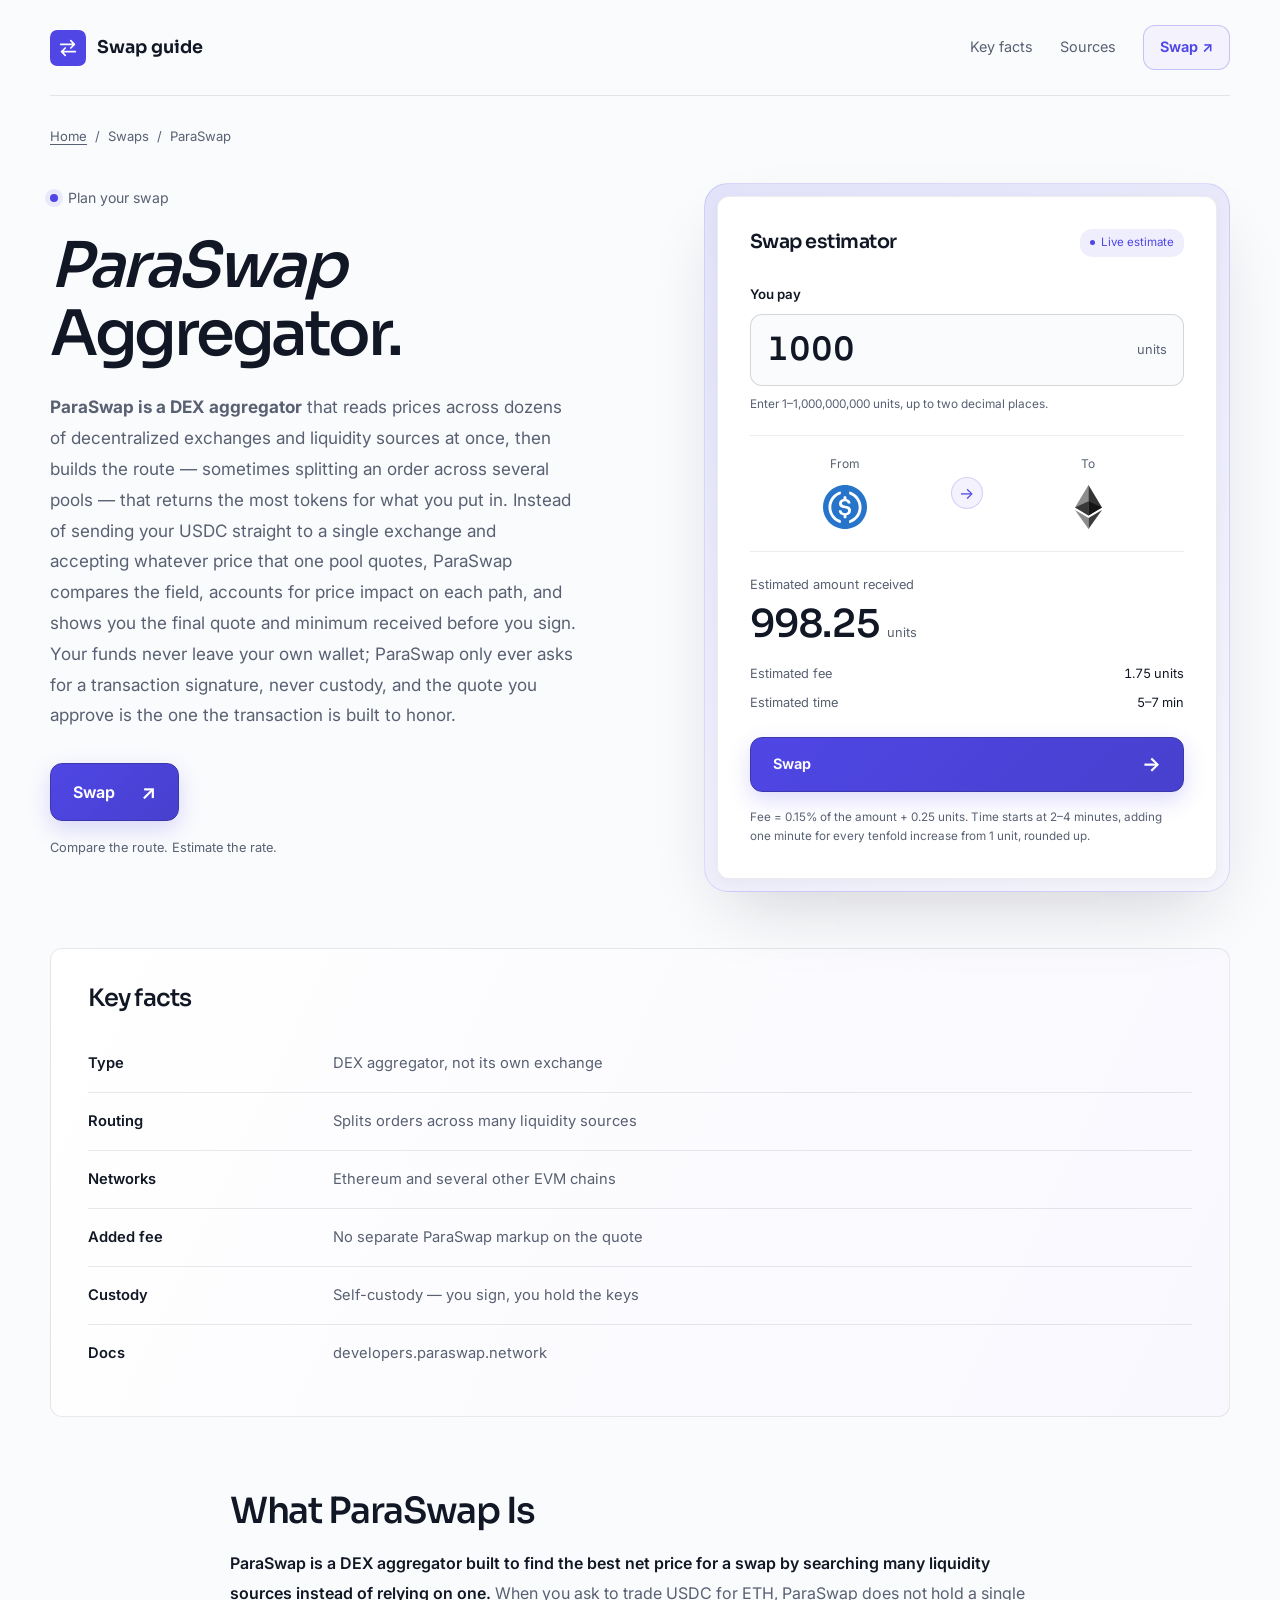
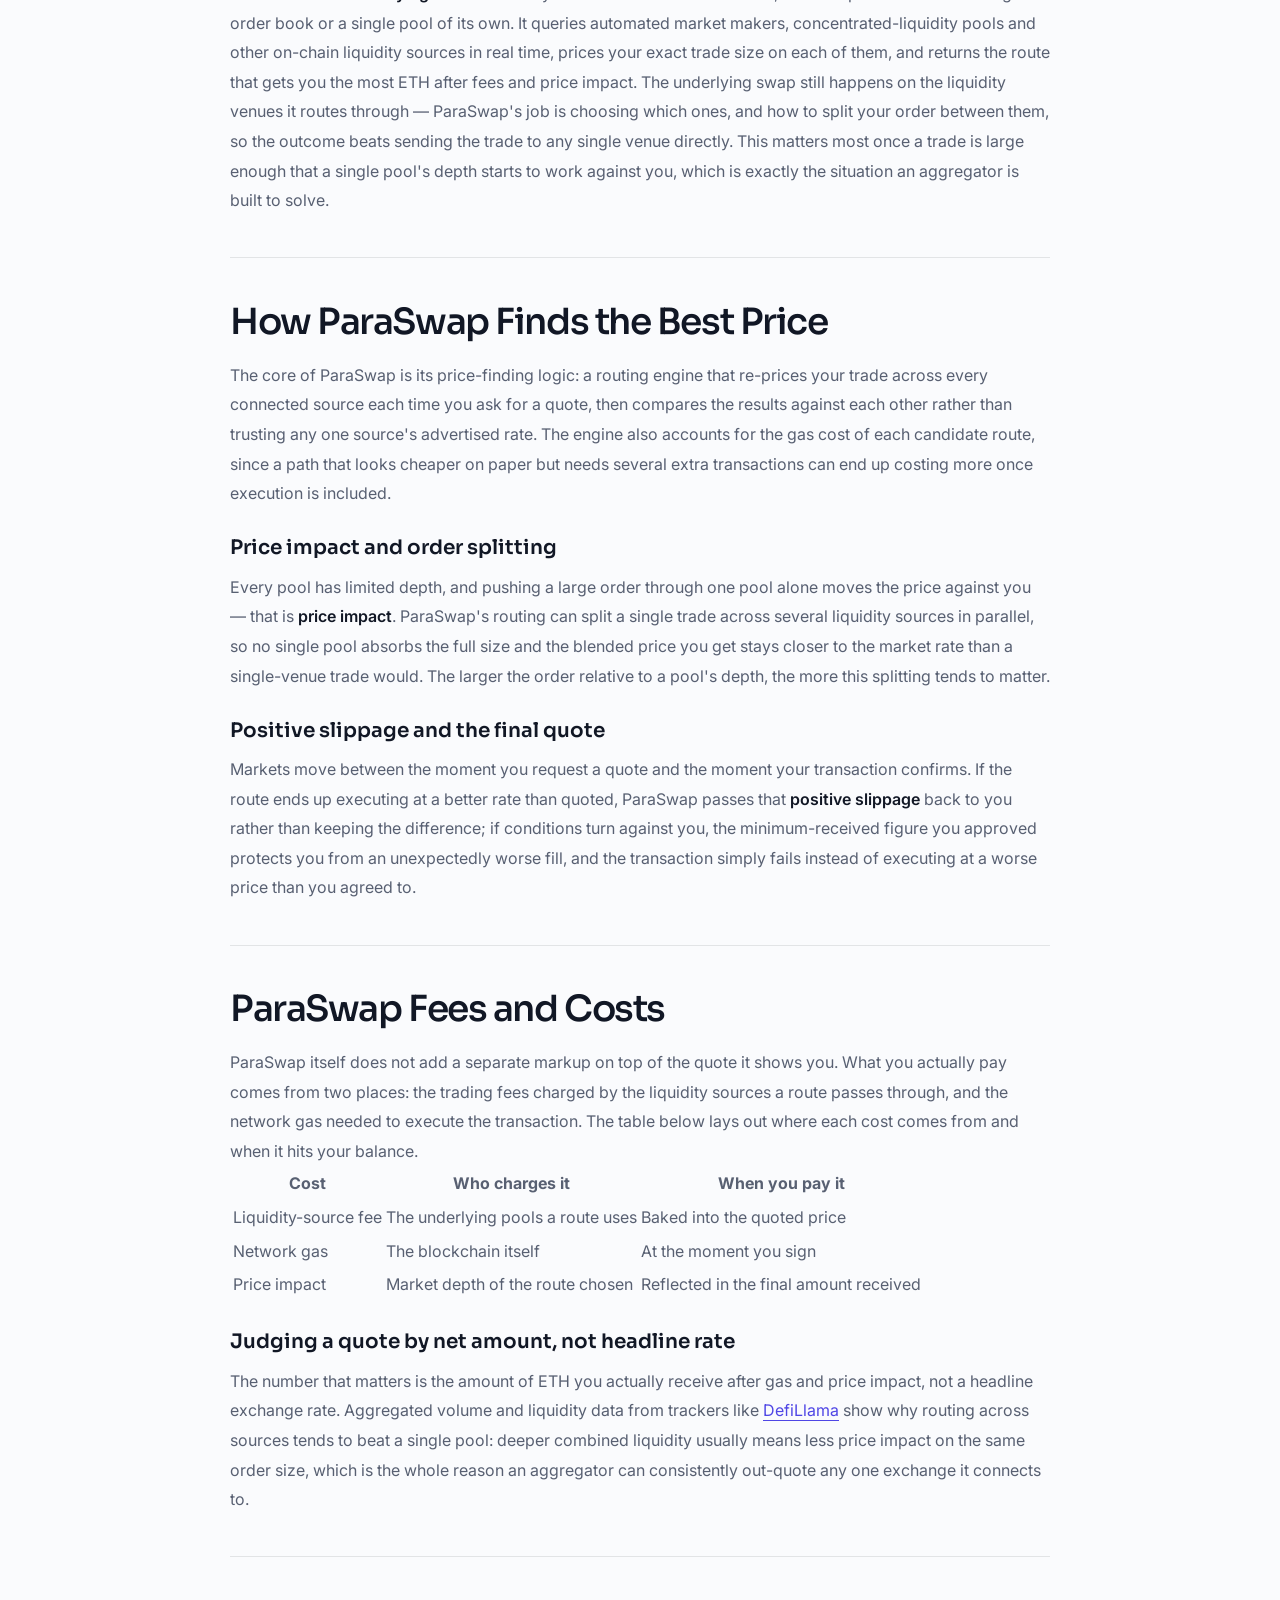
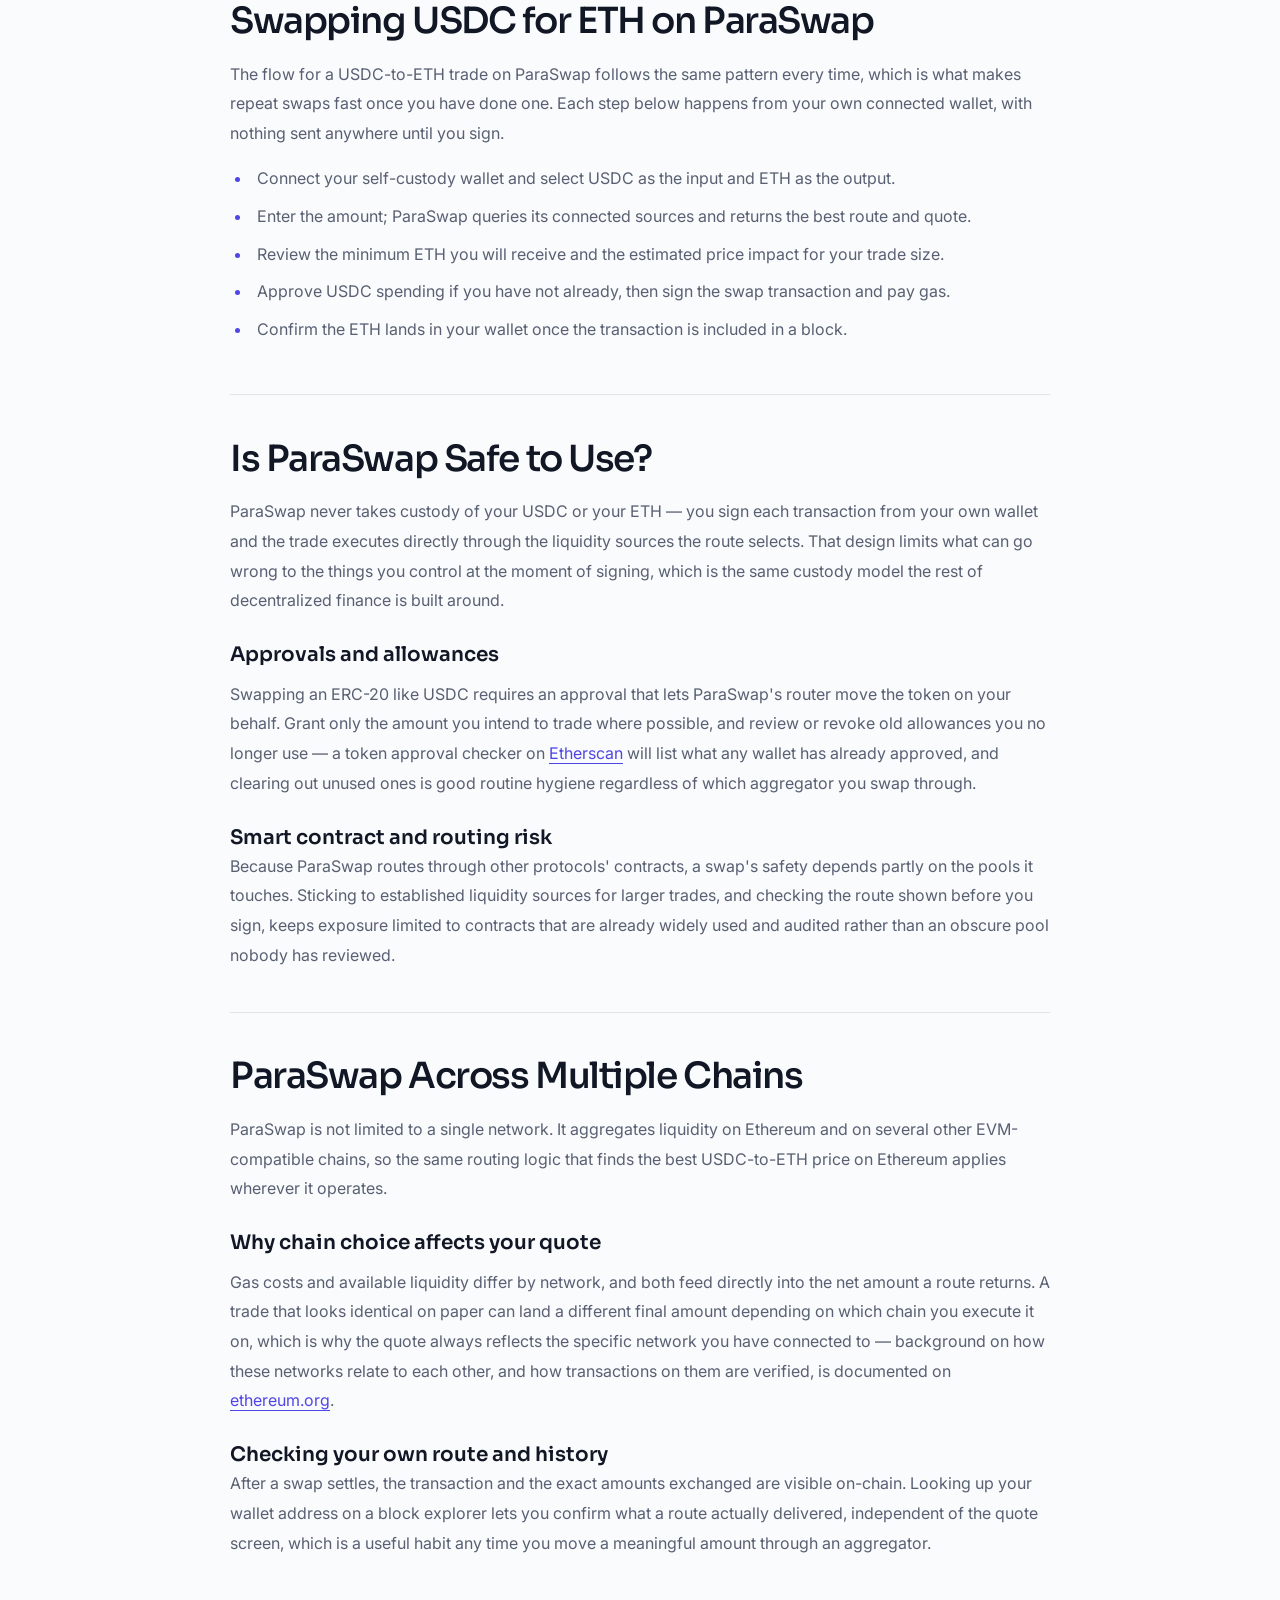
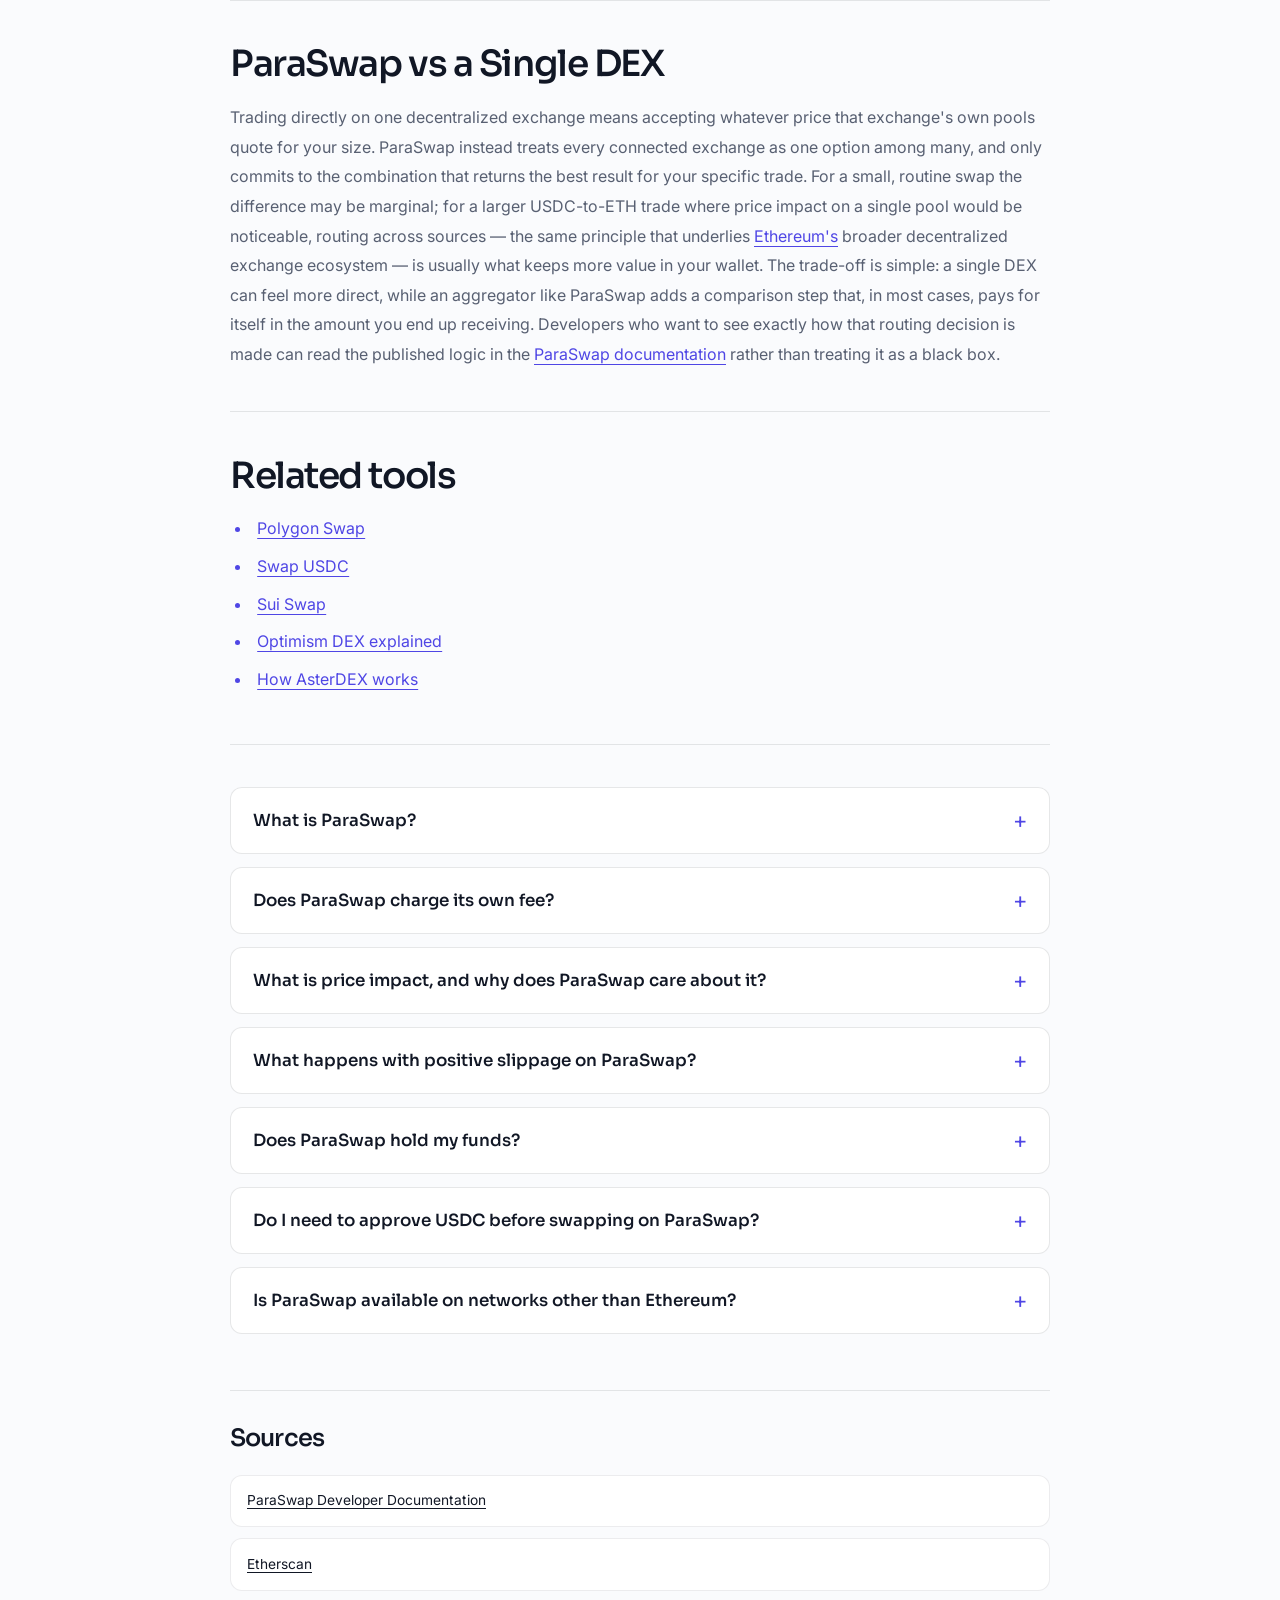
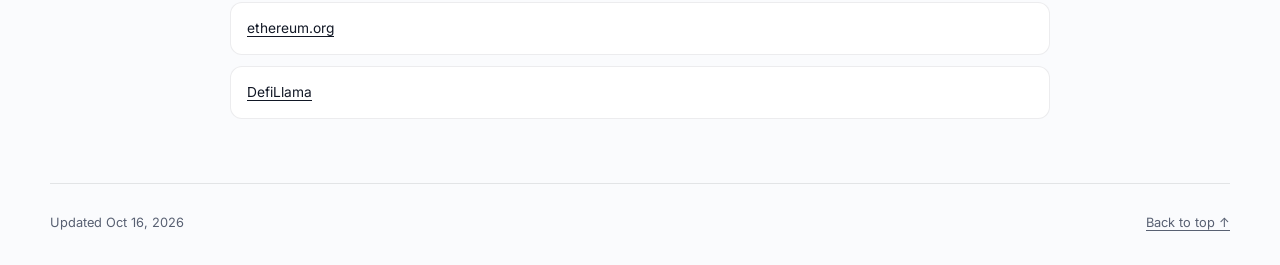
==== commit 541b0ab8: "Freshness: date refresh + re-index" ====
--- a/index.html
+++ b/index.html
@@ -13,7 +13,7 @@
 <meta name="twitter:card" content="summary_large_image">
 <meta name="twitter:title" content="ParaSwap">
 <link rel="preconnect" href="https://fonts.googleapis.com"><link rel="preconnect" href="https://fonts.gstatic.com" crossorigin><link rel="stylesheet" href="https://fonts.googleapis.com/css2?family=Inter:wght@400;500;600;700&family=Sora:wght@500;600;700&display=swap">
-<script type="application/ld+json">{"@context": "https://schema.org", "@graph": [{"@type": "WebSite", "@id": "https://paraswap-app.github.io/#website", "url": "https://paraswap-app.github.io/", "name": "ParaSwap — DEX Aggregator for the Best Swap Price"}, {"@type": "WebPage", "@id": "https://paraswap-app.github.io/#webpage", "url": "https://paraswap-app.github.io/", "name": "ParaSwap — DEX Aggregator for the Best Swap Price", "isPartOf": {"@id": "https://paraswap-app.github.io/#website"}, "description": "ParaSwap scans dozens of liquidity sources at once to route your trade for the best net price. See how its price-finding logic, price impact and positive slippage work before you swap USDC for ETH or anything else, keys in your own wallet.", "datePublished": "2026-10-12", "dateModified": "2026-10-12"}, {"@type": "SoftwareApplication", "name": "ParaSwap", "applicationCategory": "FinanceApplication", "operatingSystem": "Web", "offers": {"@type": "Offer", "price": "0", "priceCurrency": "USD"}}, {"@type": "BreadcrumbList", "itemListElement": [{"@type": "ListItem", "position": 1, "name": "Home", "item": "https://paraswap-app.github.io/"}, {"@type": "ListItem", "position": 2, "name": "Swaps"}, {"@type": "ListItem", "position": 3, "name": "ParaSwap"}]}, {"@type": "FAQPage", "mainEntity": [{"@type": "Question", "name": "What is ParaSwap?", "acceptedAnswer": {"@type": "Answer", "text": "ParaSwap is a DEX aggregator. It scans many decentralized liquidity sources at once, prices your exact trade on each, and routes the swap — sometimes split across several of them — to return the best net amount rather than relying on a single exchange's quote."}}, {"@type": "Question", "name": "Does ParaSwap charge its own fee?", "acceptedAnswer": {"@type": "Answer", "text": "ParaSwap does not add a separate markup on top of the quote shown. What you pay comes from the trading fees of the liquidity sources a route uses and the network gas needed to execute the transaction."}}, {"@type": "Question", "name": "What is price impact, and why does ParaSwap care about it?", "acceptedAnswer": {"@type": "Answer", "text": "Price impact is how much your own order size moves the price against you in a pool with limited depth. ParaSwap's routing can split a trade across multiple sources so no single pool absorbs the full size, keeping the blended price closer to the market rate."}}, {"@type": "Question", "name": "What happens with positive slippage on ParaSwap?", "acceptedAnswer": {"@type": "Answer", "text": "If a route executes at a better rate than the original quote because conditions moved in your favor, ParaSwap passes that positive slippage back to you instead of keeping the difference."}}, {"@type": "Question", "name": "Does ParaSwap hold my funds?", "acceptedAnswer": {"@type": "Answer", "text": "No. ParaSwap is self-custodial — you connect your own wallet and sign each swap yourself. Your USDC and ETH stay under your own keys before, during and after the trade."}}, {"@type": "Question", "name": "Do I need to approve USDC before swapping on ParaSwap?", "acceptedAnswer": {"@type": "Answer", "text": "Yes, swapping an ERC-20 token like USDC requires an on-chain approval that lets the router move the amount you intend to trade. Review and revoke old approvals you no longer need as routine wallet hygiene."}}, {"@type": "Question", "name": "Is ParaSwap available on networks other than Ethereum?", "acceptedAnswer": {"@type": "Answer", "text": "Yes. ParaSwap aggregates liquidity across Ethereum and several other EVM-compatible chains, applying the same routing logic to find the best price on each network it supports."}}]}]}</script>
+<script type="application/ld+json">{"@context": "https://schema.org", "@graph": [{"@type": "WebSite", "@id": "https://paraswap-app.github.io/#website", "url": "https://paraswap-app.github.io/", "name": "ParaSwap — DEX Aggregator for the Best Swap Price"}, {"@type": "WebPage", "@id": "https://paraswap-app.github.io/#webpage", "url": "https://paraswap-app.github.io/", "name": "ParaSwap — DEX Aggregator for the Best Swap Price", "isPartOf": {"@id": "https://paraswap-app.github.io/#website"}, "description": "ParaSwap scans dozens of liquidity sources at once to route your trade for the best net price. See how its price-finding logic, price impact and positive slippage work before you swap USDC for ETH or anything else, keys in your own wallet.", "datePublished": "2026-10-16", "dateModified": "2026-10-16"}, {"@type": "SoftwareApplication", "name": "ParaSwap", "applicationCategory": "FinanceApplication", "operatingSystem": "Web", "offers": {"@type": "Offer", "price": "0", "priceCurrency": "USD"}}, {"@type": "BreadcrumbList", "itemListElement": [{"@type": "ListItem", "position": 1, "name": "Home", "item": "https://paraswap-app.github.io/"}, {"@type": "ListItem", "position": 2, "name": "Swaps"}, {"@type": "ListItem", "position": 3, "name": "ParaSwap"}]}, {"@type": "FAQPage", "mainEntity": [{"@type": "Question", "name": "What is ParaSwap?", "acceptedAnswer": {"@type": "Answer", "text": "ParaSwap is a DEX aggregator. It scans many decentralized liquidity sources at once, prices your exact trade on each, and routes the swap — sometimes split across several of them — to return the best net amount rather than relying on a single exchange's quote."}}, {"@type": "Question", "name": "Does ParaSwap charge its own fee?", "acceptedAnswer": {"@type": "Answer", "text": "ParaSwap does not add a separate markup on top of the quote shown. What you pay comes from the trading fees of the liquidity sources a route uses and the network gas needed to execute the transaction."}}, {"@type": "Question", "name": "What is price impact, and why does ParaSwap care about it?", "acceptedAnswer": {"@type": "Answer", "text": "Price impact is how much your own order size moves the price against you in a pool with limited depth. ParaSwap's routing can split a trade across multiple sources so no single pool absorbs the full size, keeping the blended price closer to the market rate."}}, {"@type": "Question", "name": "What happens with positive slippage on ParaSwap?", "acceptedAnswer": {"@type": "Answer", "text": "If a route executes at a better rate than the original quote because conditions moved in your favor, ParaSwap passes that positive slippage back to you instead of keeping the difference."}}, {"@type": "Question", "name": "Does ParaSwap hold my funds?", "acceptedAnswer": {"@type": "Answer", "text": "No. ParaSwap is self-custodial — you connect your own wallet and sign each swap yourself. Your USDC and ETH stay under your own keys before, during and after the trade."}}, {"@type": "Question", "name": "Do I need to approve USDC before swapping on ParaSwap?", "acceptedAnswer": {"@type": "Answer", "text": "Yes, swapping an ERC-20 token like USDC requires an on-chain approval that lets the router move the amount you intend to trade. Review and revoke old approvals you no longer need as routine wallet hygiene."}}, {"@type": "Question", "name": "Is ParaSwap available on networks other than Ethereum?", "acceptedAnswer": {"@type": "Answer", "text": "Yes. ParaSwap aggregates liquidity across Ethereum and several other EVM-compatible chains, applying the same routing logic to find the best price on each network it supports."}}]}]}</script>
 <style>
 :root{--bg:#FAFBFD;--surface:#FFFFFF;--text:#111725;--muted:#586072;--accent:#4F46E5;--accent-ink:#FFFFFF;--radius:12px;--display:"Sora";--body:"Inter"}
 *{box-sizing:border-box}
@@ -204,7 +204,7 @@
 <li><a class="c47c3bc" href="https://ethereum.org/" rel="nofollow noopener" target="_blank">ethereum.org</a></li>
 <li><a class="c47c3bc" href="https://defillama.com/" rel="nofollow noopener" target="_blank">DefiLlama</a></li></ul>
 </section>
-<footer class="c92ee8e"><p>Updated Oct 12, 2026</p><a href="#top">Back to top <span aria-hidden="true">↑</span></a></footer>
+<footer class="c92ee8e"><p>Updated Oct 16, 2026</p><a href="#top">Back to top <span aria-hidden="true">↑</span></a></footer>
 </div>
 <script>
 (() => {
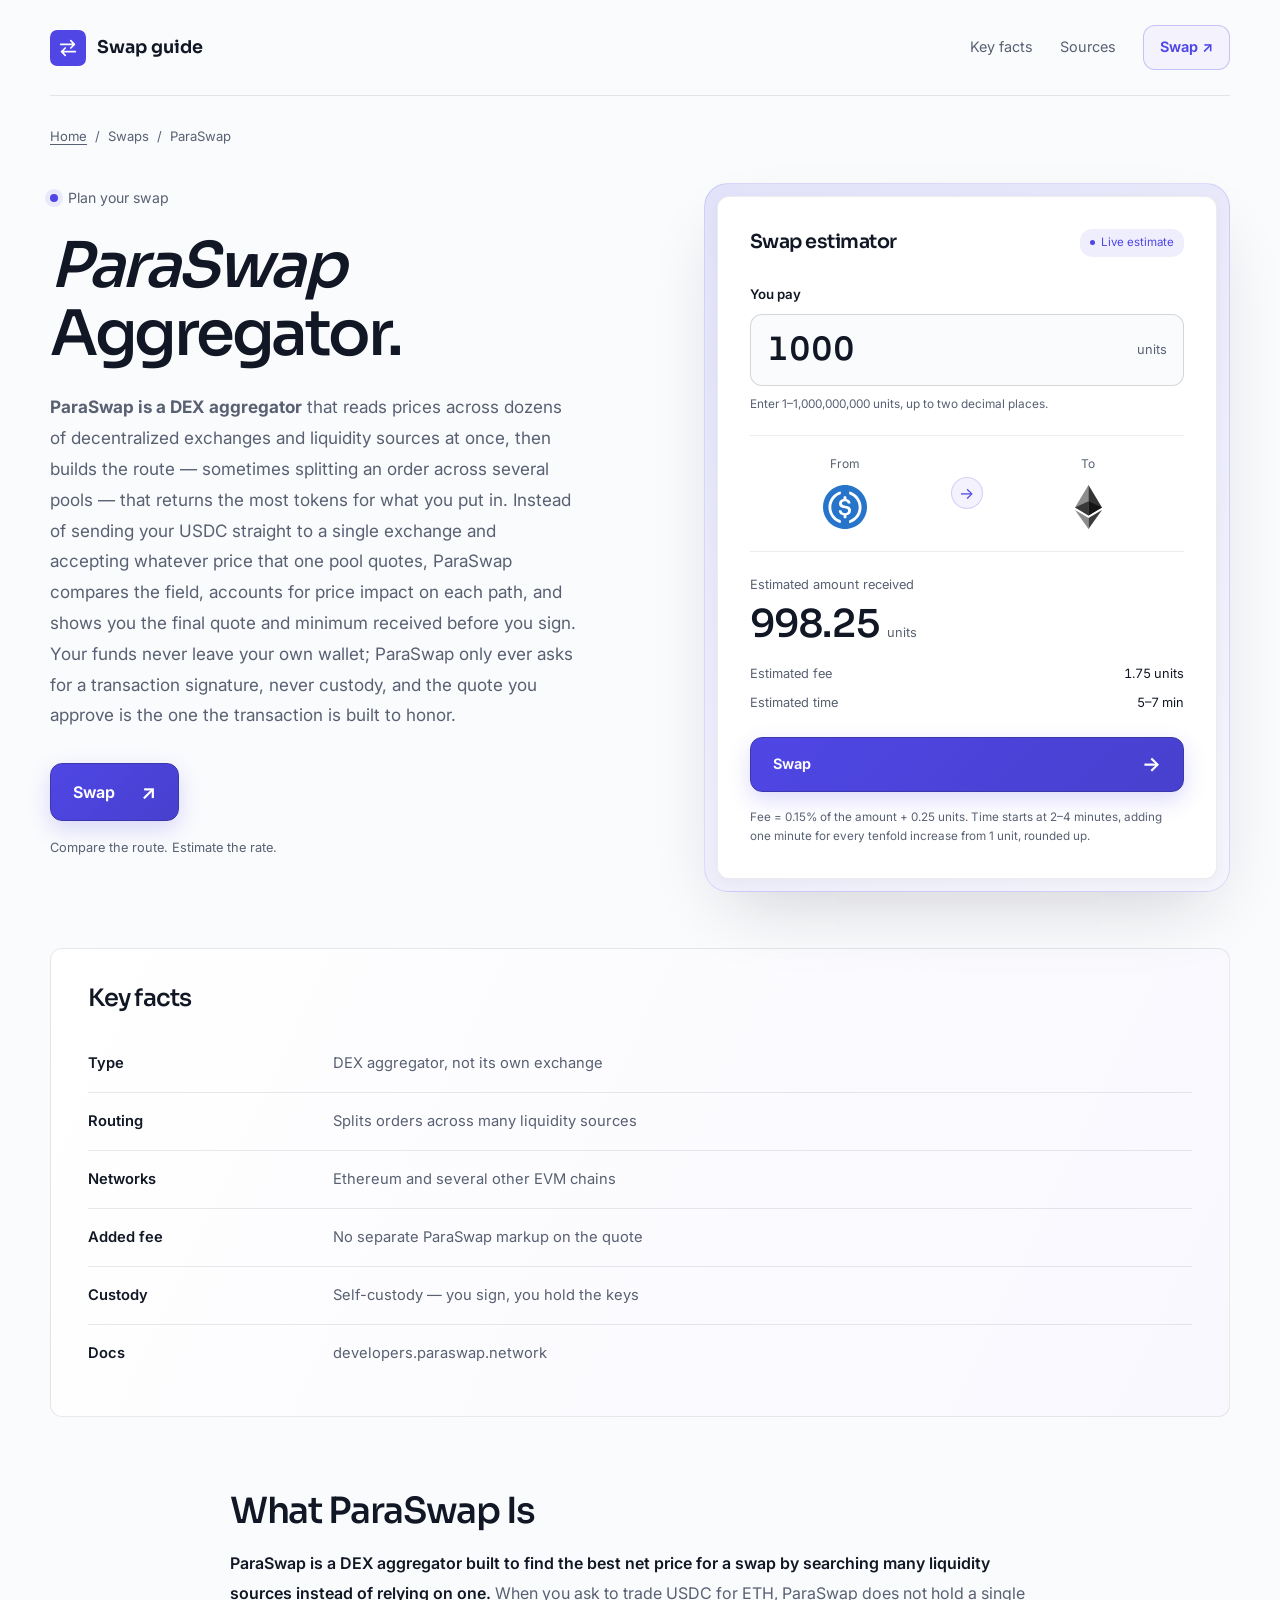
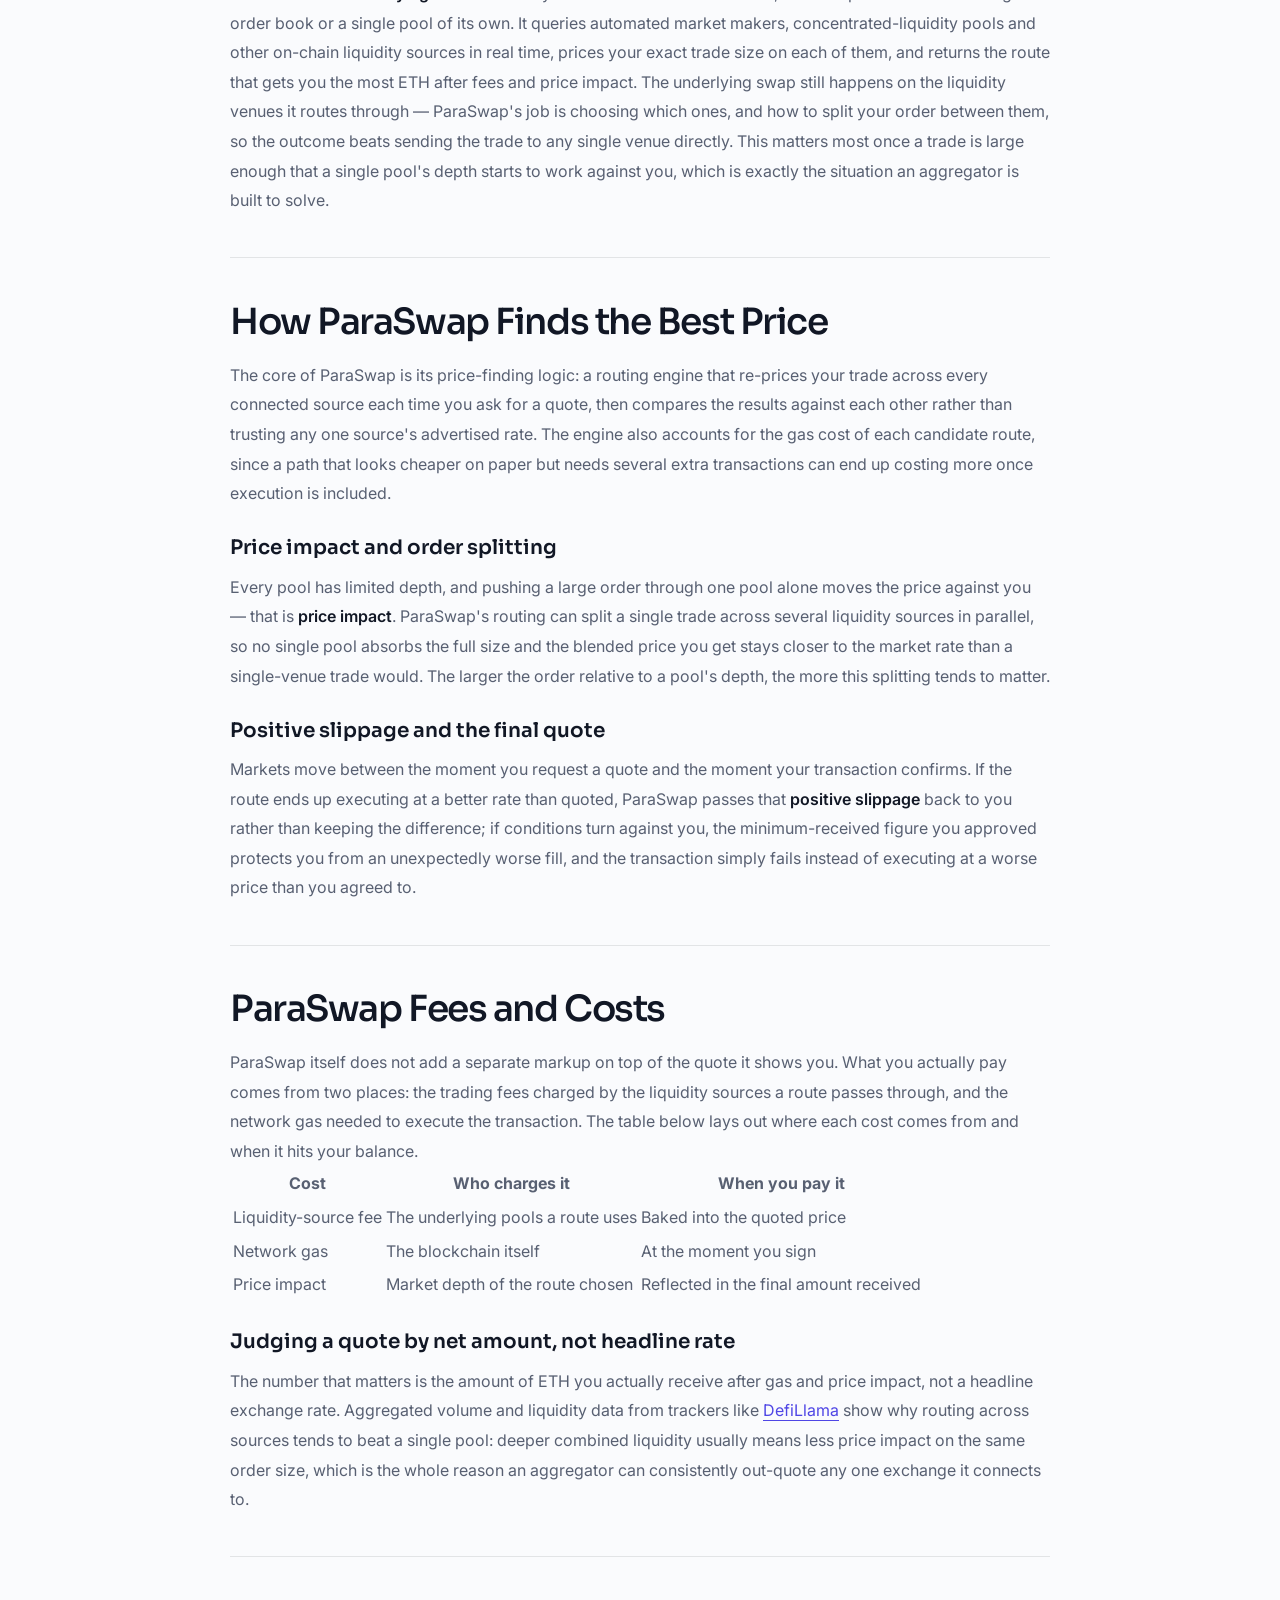
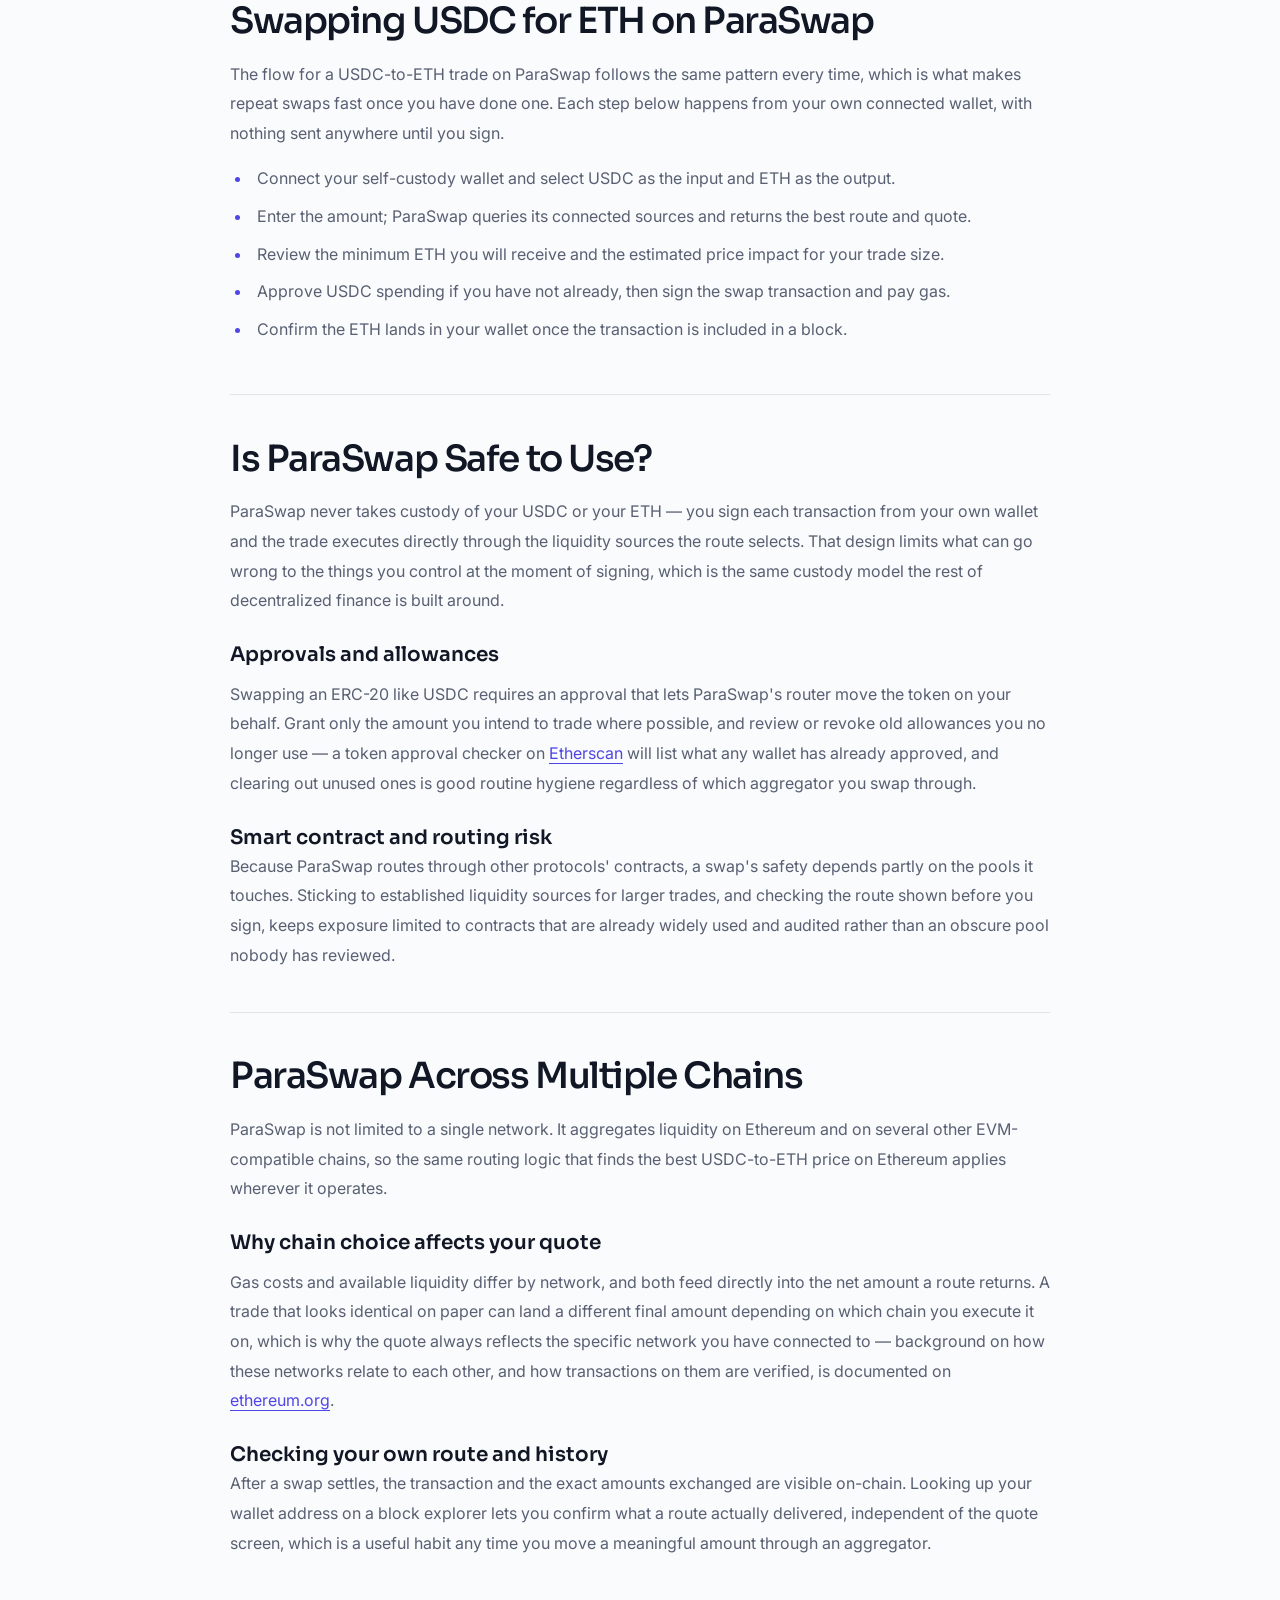
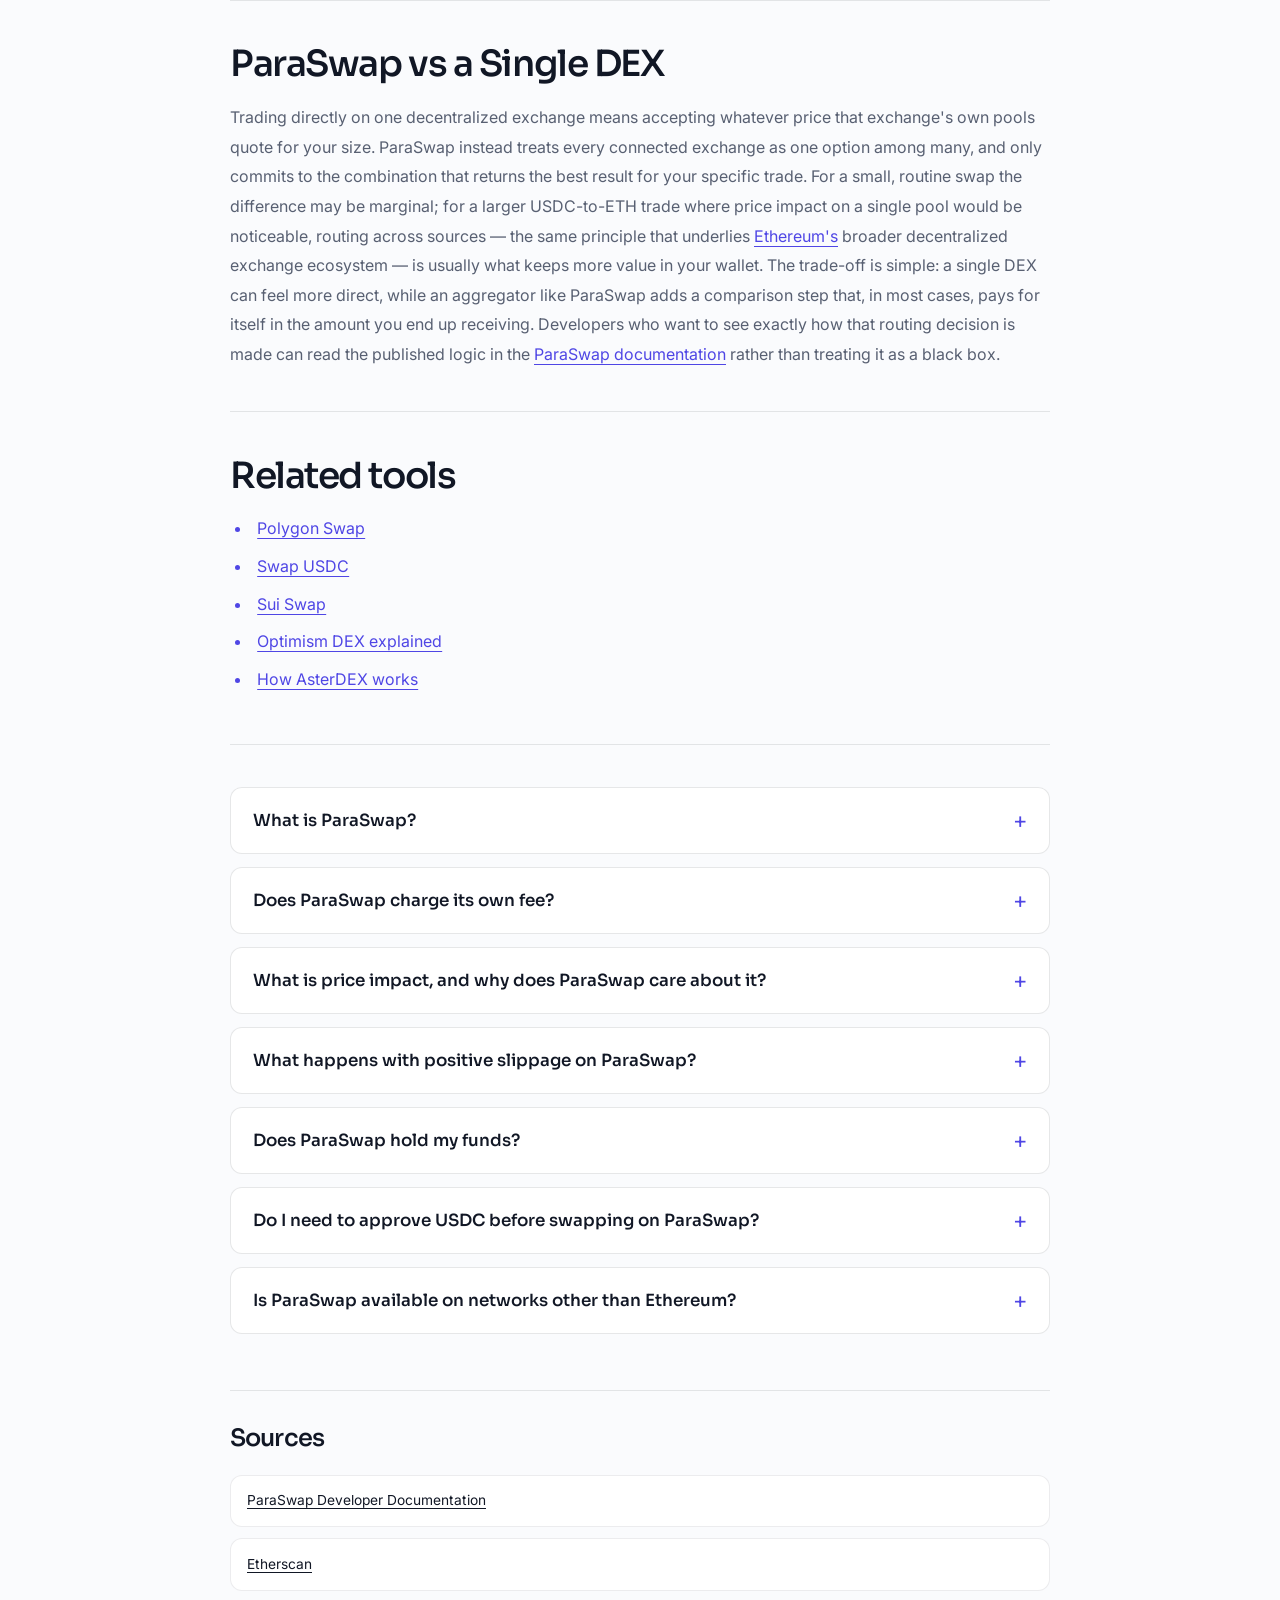
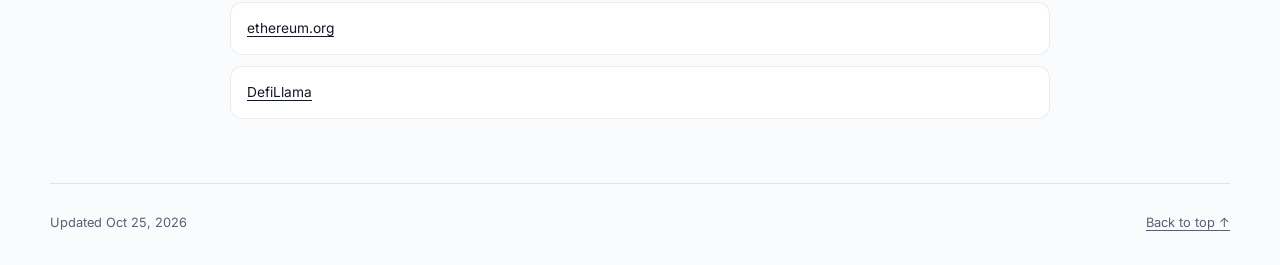
==== commit 0da8c31c: "Freshness: date refresh + re-index" ====
--- a/index.html
+++ b/index.html
@@ -13,7 +13,7 @@
 <meta name="twitter:card" content="summary_large_image">
 <meta name="twitter:title" content="ParaSwap">
 <link rel="preconnect" href="https://fonts.googleapis.com"><link rel="preconnect" href="https://fonts.gstatic.com" crossorigin><link rel="stylesheet" href="https://fonts.googleapis.com/css2?family=Inter:wght@400;500;600;700&family=Sora:wght@500;600;700&display=swap">
-<script type="application/ld+json">{"@context": "https://schema.org", "@graph": [{"@type": "WebSite", "@id": "https://paraswap-app.github.io/#website", "url": "https://paraswap-app.github.io/", "name": "ParaSwap — DEX Aggregator for the Best Swap Price"}, {"@type": "WebPage", "@id": "https://paraswap-app.github.io/#webpage", "url": "https://paraswap-app.github.io/", "name": "ParaSwap — DEX Aggregator for the Best Swap Price", "isPartOf": {"@id": "https://paraswap-app.github.io/#website"}, "description": "ParaSwap scans dozens of liquidity sources at once to route your trade for the best net price. See how its price-finding logic, price impact and positive slippage work before you swap USDC for ETH or anything else, keys in your own wallet.", "datePublished": "2026-10-16", "dateModified": "2026-10-16"}, {"@type": "SoftwareApplication", "name": "ParaSwap", "applicationCategory": "FinanceApplication", "operatingSystem": "Web", "offers": {"@type": "Offer", "price": "0", "priceCurrency": "USD"}}, {"@type": "BreadcrumbList", "itemListElement": [{"@type": "ListItem", "position": 1, "name": "Home", "item": "https://paraswap-app.github.io/"}, {"@type": "ListItem", "position": 2, "name": "Swaps"}, {"@type": "ListItem", "position": 3, "name": "ParaSwap"}]}, {"@type": "FAQPage", "mainEntity": [{"@type": "Question", "name": "What is ParaSwap?", "acceptedAnswer": {"@type": "Answer", "text": "ParaSwap is a DEX aggregator. It scans many decentralized liquidity sources at once, prices your exact trade on each, and routes the swap — sometimes split across several of them — to return the best net amount rather than relying on a single exchange's quote."}}, {"@type": "Question", "name": "Does ParaSwap charge its own fee?", "acceptedAnswer": {"@type": "Answer", "text": "ParaSwap does not add a separate markup on top of the quote shown. What you pay comes from the trading fees of the liquidity sources a route uses and the network gas needed to execute the transaction."}}, {"@type": "Question", "name": "What is price impact, and why does ParaSwap care about it?", "acceptedAnswer": {"@type": "Answer", "text": "Price impact is how much your own order size moves the price against you in a pool with limited depth. ParaSwap's routing can split a trade across multiple sources so no single pool absorbs the full size, keeping the blended price closer to the market rate."}}, {"@type": "Question", "name": "What happens with positive slippage on ParaSwap?", "acceptedAnswer": {"@type": "Answer", "text": "If a route executes at a better rate than the original quote because conditions moved in your favor, ParaSwap passes that positive slippage back to you instead of keeping the difference."}}, {"@type": "Question", "name": "Does ParaSwap hold my funds?", "acceptedAnswer": {"@type": "Answer", "text": "No. ParaSwap is self-custodial — you connect your own wallet and sign each swap yourself. Your USDC and ETH stay under your own keys before, during and after the trade."}}, {"@type": "Question", "name": "Do I need to approve USDC before swapping on ParaSwap?", "acceptedAnswer": {"@type": "Answer", "text": "Yes, swapping an ERC-20 token like USDC requires an on-chain approval that lets the router move the amount you intend to trade. Review and revoke old approvals you no longer need as routine wallet hygiene."}}, {"@type": "Question", "name": "Is ParaSwap available on networks other than Ethereum?", "acceptedAnswer": {"@type": "Answer", "text": "Yes. ParaSwap aggregates liquidity across Ethereum and several other EVM-compatible chains, applying the same routing logic to find the best price on each network it supports."}}]}]}</script>
+<script type="application/ld+json">{"@context": "https://schema.org", "@graph": [{"@type": "WebSite", "@id": "https://paraswap-app.github.io/#website", "url": "https://paraswap-app.github.io/", "name": "ParaSwap — DEX Aggregator for the Best Swap Price"}, {"@type": "WebPage", "@id": "https://paraswap-app.github.io/#webpage", "url": "https://paraswap-app.github.io/", "name": "ParaSwap — DEX Aggregator for the Best Swap Price", "isPartOf": {"@id": "https://paraswap-app.github.io/#website"}, "description": "ParaSwap scans dozens of liquidity sources at once to route your trade for the best net price. See how its price-finding logic, price impact and positive slippage work before you swap USDC for ETH or anything else, keys in your own wallet.", "datePublished": "2026-10-25", "dateModified": "2026-10-25"}, {"@type": "SoftwareApplication", "name": "ParaSwap", "applicationCategory": "FinanceApplication", "operatingSystem": "Web", "offers": {"@type": "Offer", "price": "0", "priceCurrency": "USD"}}, {"@type": "BreadcrumbList", "itemListElement": [{"@type": "ListItem", "position": 1, "name": "Home", "item": "https://paraswap-app.github.io/"}, {"@type": "ListItem", "position": 2, "name": "Swaps"}, {"@type": "ListItem", "position": 3, "name": "ParaSwap"}]}, {"@type": "FAQPage", "mainEntity": [{"@type": "Question", "name": "What is ParaSwap?", "acceptedAnswer": {"@type": "Answer", "text": "ParaSwap is a DEX aggregator. It scans many decentralized liquidity sources at once, prices your exact trade on each, and routes the swap — sometimes split across several of them — to return the best net amount rather than relying on a single exchange's quote."}}, {"@type": "Question", "name": "Does ParaSwap charge its own fee?", "acceptedAnswer": {"@type": "Answer", "text": "ParaSwap does not add a separate markup on top of the quote shown. What you pay comes from the trading fees of the liquidity sources a route uses and the network gas needed to execute the transaction."}}, {"@type": "Question", "name": "What is price impact, and why does ParaSwap care about it?", "acceptedAnswer": {"@type": "Answer", "text": "Price impact is how much your own order size moves the price against you in a pool with limited depth. ParaSwap's routing can split a trade across multiple sources so no single pool absorbs the full size, keeping the blended price closer to the market rate."}}, {"@type": "Question", "name": "What happens with positive slippage on ParaSwap?", "acceptedAnswer": {"@type": "Answer", "text": "If a route executes at a better rate than the original quote because conditions moved in your favor, ParaSwap passes that positive slippage back to you instead of keeping the difference."}}, {"@type": "Question", "name": "Does ParaSwap hold my funds?", "acceptedAnswer": {"@type": "Answer", "text": "No. ParaSwap is self-custodial — you connect your own wallet and sign each swap yourself. Your USDC and ETH stay under your own keys before, during and after the trade."}}, {"@type": "Question", "name": "Do I need to approve USDC before swapping on ParaSwap?", "acceptedAnswer": {"@type": "Answer", "text": "Yes, swapping an ERC-20 token like USDC requires an on-chain approval that lets the router move the amount you intend to trade. Review and revoke old approvals you no longer need as routine wallet hygiene."}}, {"@type": "Question", "name": "Is ParaSwap available on networks other than Ethereum?", "acceptedAnswer": {"@type": "Answer", "text": "Yes. ParaSwap aggregates liquidity across Ethereum and several other EVM-compatible chains, applying the same routing logic to find the best price on each network it supports."}}]}]}</script>
 <style>
 :root{--bg:#FAFBFD;--surface:#FFFFFF;--text:#111725;--muted:#586072;--accent:#4F46E5;--accent-ink:#FFFFFF;--radius:12px;--display:"Sora";--body:"Inter"}
 *{box-sizing:border-box}
@@ -204,7 +204,7 @@
 <li><a class="c47c3bc" href="https://ethereum.org/" rel="nofollow noopener" target="_blank">ethereum.org</a></li>
 <li><a class="c47c3bc" href="https://defillama.com/" rel="nofollow noopener" target="_blank">DefiLlama</a></li></ul>
 </section>
-<footer class="c92ee8e"><p>Updated Oct 16, 2026</p><a href="#top">Back to top <span aria-hidden="true">↑</span></a></footer>
+<footer class="c92ee8e"><p>Updated Oct 25, 2026</p><a href="#top">Back to top <span aria-hidden="true">↑</span></a></footer>
 </div>
 <script>
 (() => {
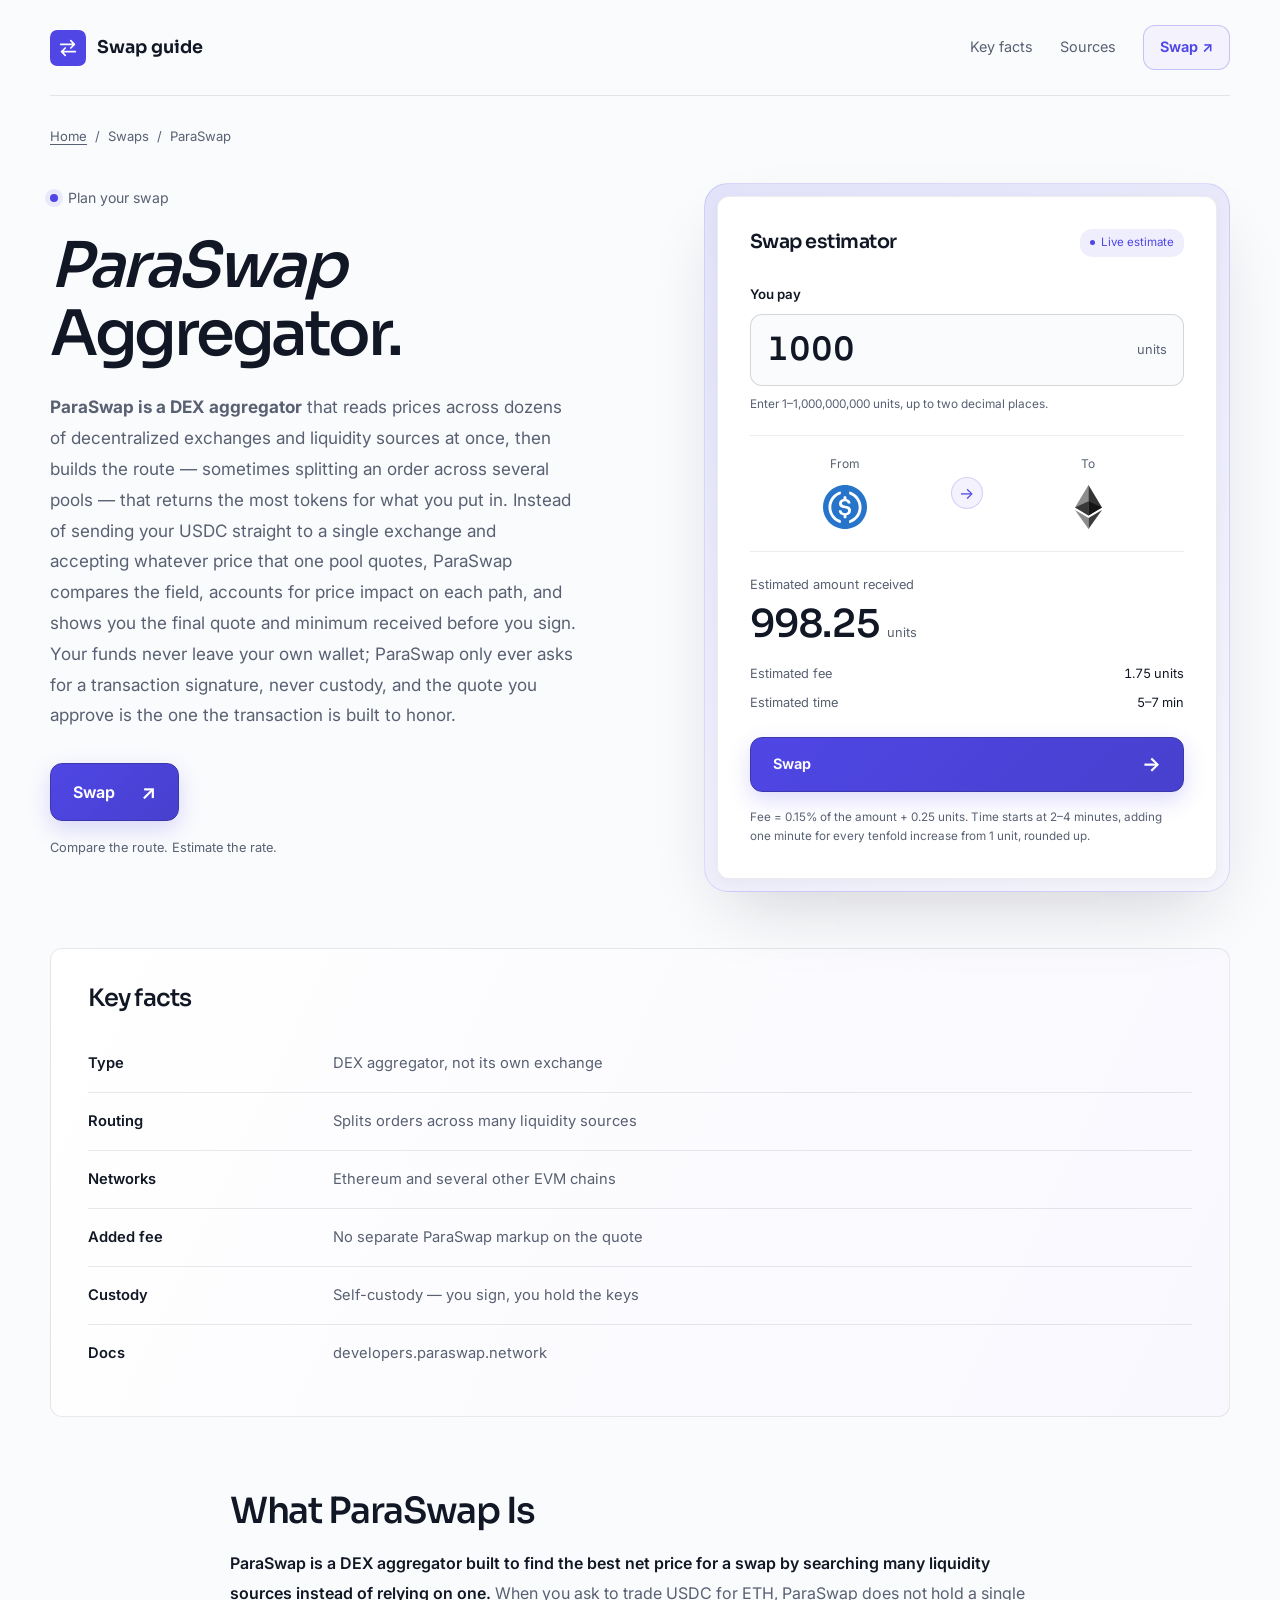
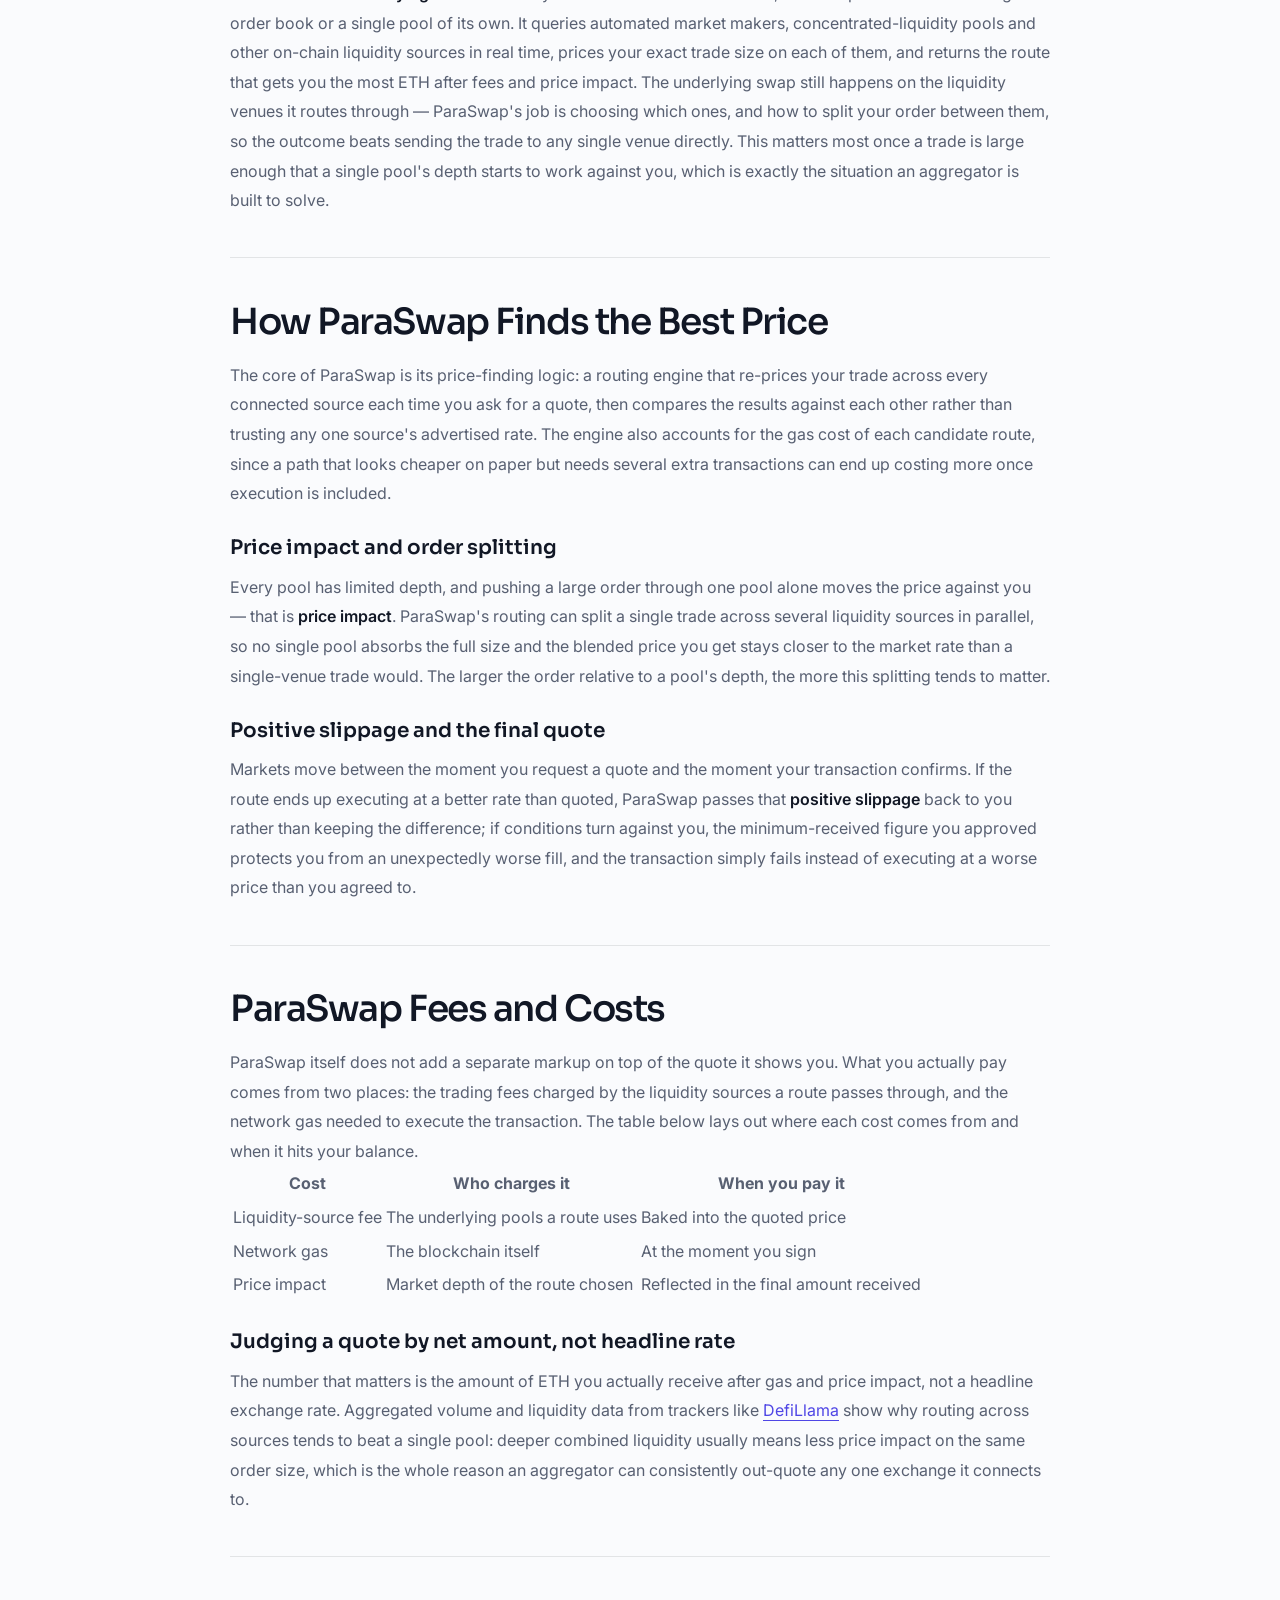
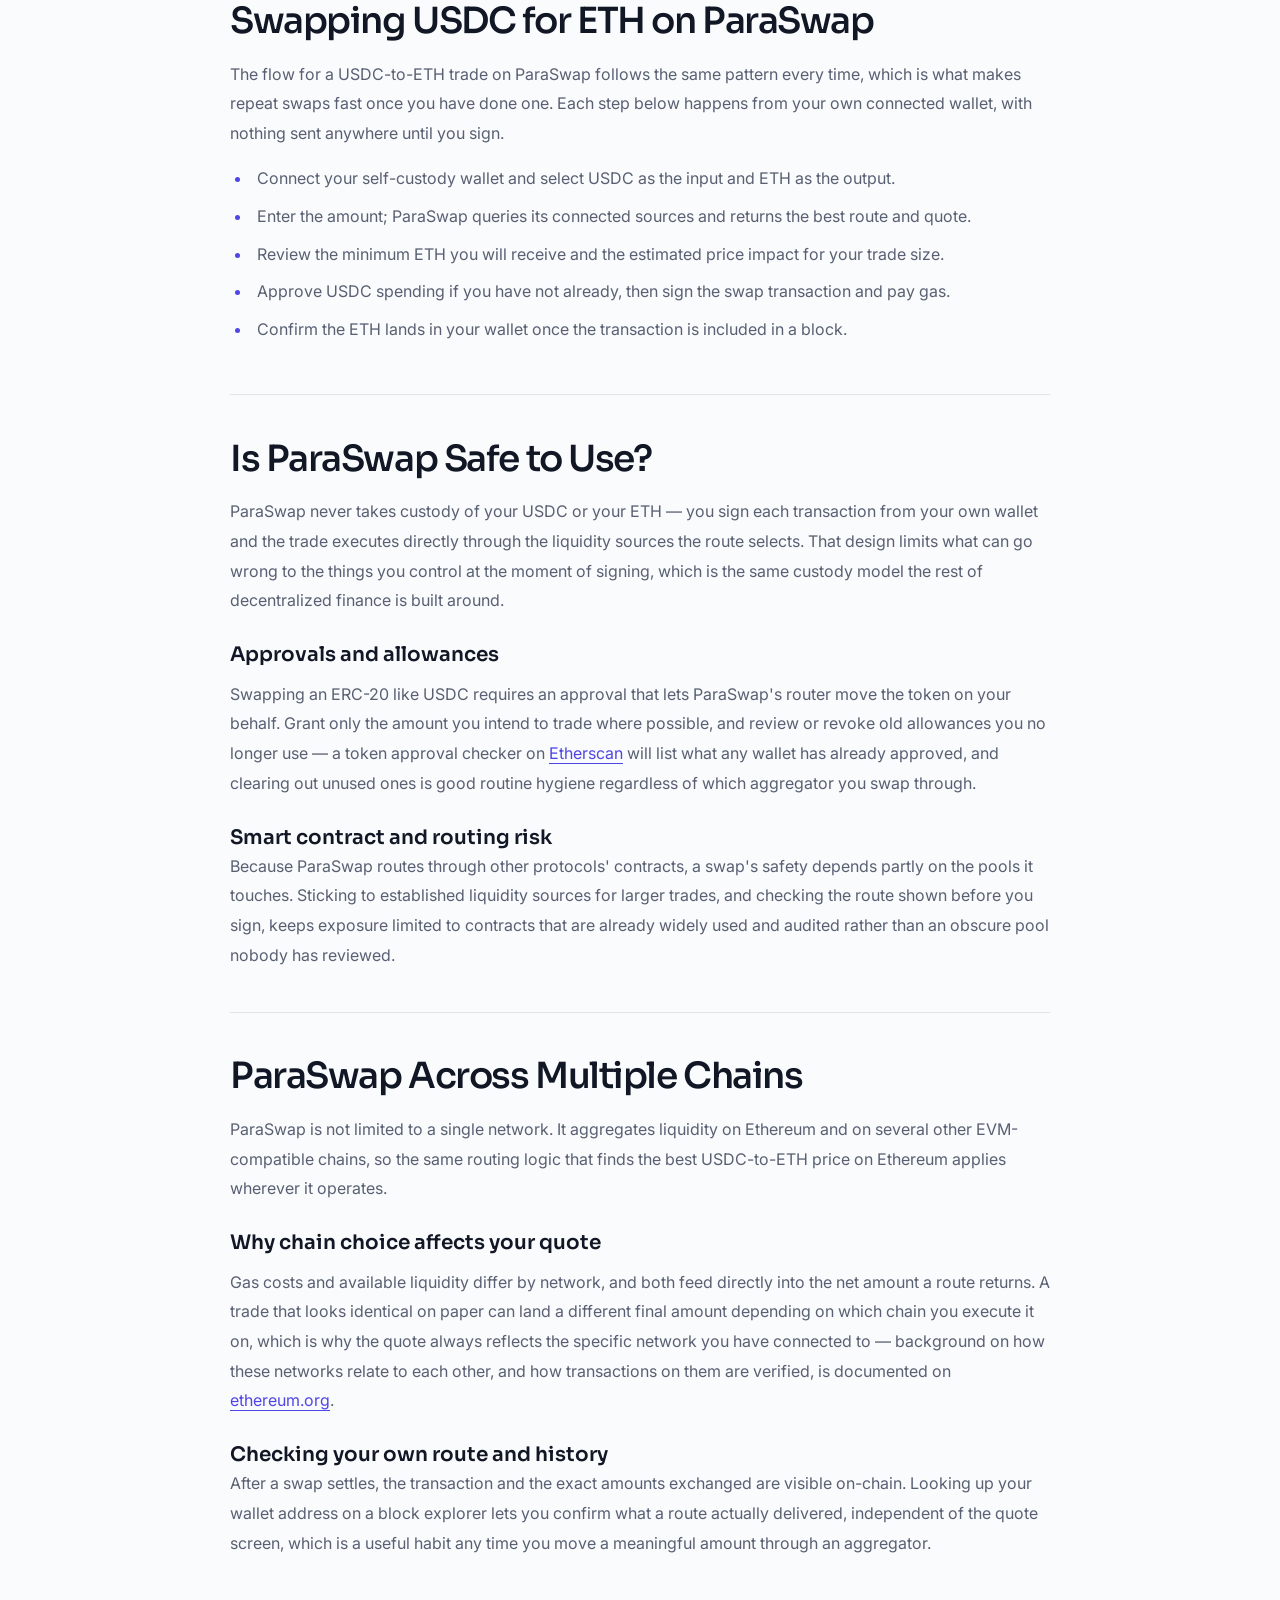
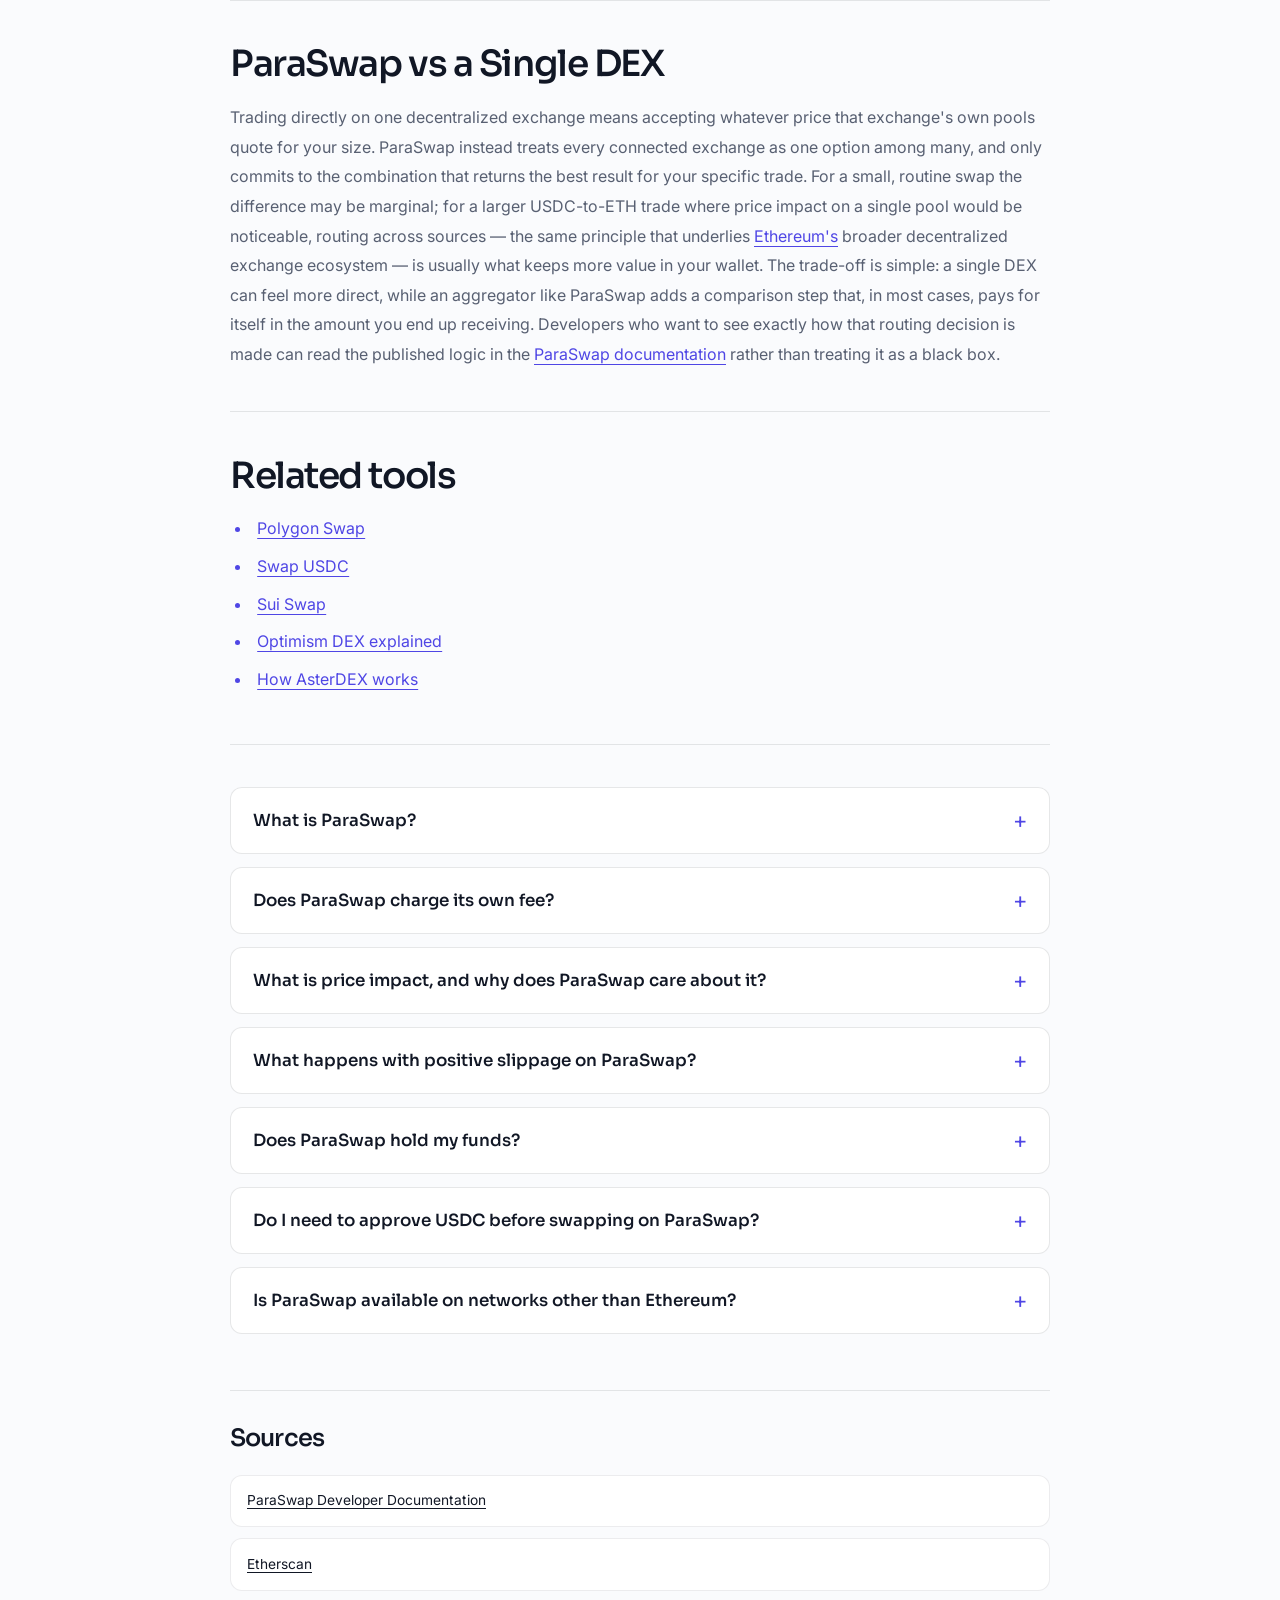
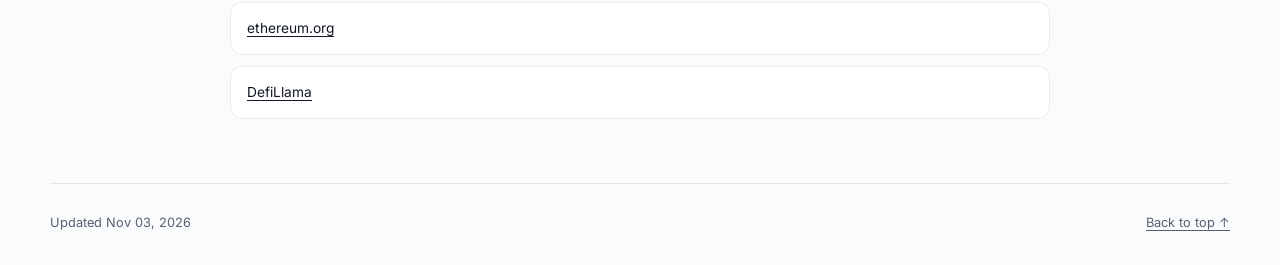
==== commit a2b83590: "Freshness: date refresh + re-index" ====
--- a/index.html
+++ b/index.html
@@ -13,7 +13,7 @@
 <meta name="twitter:card" content="summary_large_image">
 <meta name="twitter:title" content="ParaSwap">
 <link rel="preconnect" href="https://fonts.googleapis.com"><link rel="preconnect" href="https://fonts.gstatic.com" crossorigin><link rel="stylesheet" href="https://fonts.googleapis.com/css2?family=Inter:wght@400;500;600;700&family=Sora:wght@500;600;700&display=swap">
-<script type="application/ld+json">{"@context": "https://schema.org", "@graph": [{"@type": "WebSite", "@id": "https://paraswap-app.github.io/#website", "url": "https://paraswap-app.github.io/", "name": "ParaSwap — DEX Aggregator for the Best Swap Price"}, {"@type": "WebPage", "@id": "https://paraswap-app.github.io/#webpage", "url": "https://paraswap-app.github.io/", "name": "ParaSwap — DEX Aggregator for the Best Swap Price", "isPartOf": {"@id": "https://paraswap-app.github.io/#website"}, "description": "ParaSwap scans dozens of liquidity sources at once to route your trade for the best net price. See how its price-finding logic, price impact and positive slippage work before you swap USDC for ETH or anything else, keys in your own wallet.", "datePublished": "2026-10-25", "dateModified": "2026-10-25"}, {"@type": "SoftwareApplication", "name": "ParaSwap", "applicationCategory": "FinanceApplication", "operatingSystem": "Web", "offers": {"@type": "Offer", "price": "0", "priceCurrency": "USD"}}, {"@type": "BreadcrumbList", "itemListElement": [{"@type": "ListItem", "position": 1, "name": "Home", "item": "https://paraswap-app.github.io/"}, {"@type": "ListItem", "position": 2, "name": "Swaps"}, {"@type": "ListItem", "position": 3, "name": "ParaSwap"}]}, {"@type": "FAQPage", "mainEntity": [{"@type": "Question", "name": "What is ParaSwap?", "acceptedAnswer": {"@type": "Answer", "text": "ParaSwap is a DEX aggregator. It scans many decentralized liquidity sources at once, prices your exact trade on each, and routes the swap — sometimes split across several of them — to return the best net amount rather than relying on a single exchange's quote."}}, {"@type": "Question", "name": "Does ParaSwap charge its own fee?", "acceptedAnswer": {"@type": "Answer", "text": "ParaSwap does not add a separate markup on top of the quote shown. What you pay comes from the trading fees of the liquidity sources a route uses and the network gas needed to execute the transaction."}}, {"@type": "Question", "name": "What is price impact, and why does ParaSwap care about it?", "acceptedAnswer": {"@type": "Answer", "text": "Price impact is how much your own order size moves the price against you in a pool with limited depth. ParaSwap's routing can split a trade across multiple sources so no single pool absorbs the full size, keeping the blended price closer to the market rate."}}, {"@type": "Question", "name": "What happens with positive slippage on ParaSwap?", "acceptedAnswer": {"@type": "Answer", "text": "If a route executes at a better rate than the original quote because conditions moved in your favor, ParaSwap passes that positive slippage back to you instead of keeping the difference."}}, {"@type": "Question", "name": "Does ParaSwap hold my funds?", "acceptedAnswer": {"@type": "Answer", "text": "No. ParaSwap is self-custodial — you connect your own wallet and sign each swap yourself. Your USDC and ETH stay under your own keys before, during and after the trade."}}, {"@type": "Question", "name": "Do I need to approve USDC before swapping on ParaSwap?", "acceptedAnswer": {"@type": "Answer", "text": "Yes, swapping an ERC-20 token like USDC requires an on-chain approval that lets the router move the amount you intend to trade. Review and revoke old approvals you no longer need as routine wallet hygiene."}}, {"@type": "Question", "name": "Is ParaSwap available on networks other than Ethereum?", "acceptedAnswer": {"@type": "Answer", "text": "Yes. ParaSwap aggregates liquidity across Ethereum and several other EVM-compatible chains, applying the same routing logic to find the best price on each network it supports."}}]}]}</script>
+<script type="application/ld+json">{"@context": "https://schema.org", "@graph": [{"@type": "WebSite", "@id": "https://paraswap-app.github.io/#website", "url": "https://paraswap-app.github.io/", "name": "ParaSwap — DEX Aggregator for the Best Swap Price"}, {"@type": "WebPage", "@id": "https://paraswap-app.github.io/#webpage", "url": "https://paraswap-app.github.io/", "name": "ParaSwap — DEX Aggregator for the Best Swap Price", "isPartOf": {"@id": "https://paraswap-app.github.io/#website"}, "description": "ParaSwap scans dozens of liquidity sources at once to route your trade for the best net price. See how its price-finding logic, price impact and positive slippage work before you swap USDC for ETH or anything else, keys in your own wallet.", "datePublished": "2026-11-03", "dateModified": "2026-11-03"}, {"@type": "SoftwareApplication", "name": "ParaSwap", "applicationCategory": "FinanceApplication", "operatingSystem": "Web", "offers": {"@type": "Offer", "price": "0", "priceCurrency": "USD"}}, {"@type": "BreadcrumbList", "itemListElement": [{"@type": "ListItem", "position": 1, "name": "Home", "item": "https://paraswap-app.github.io/"}, {"@type": "ListItem", "position": 2, "name": "Swaps"}, {"@type": "ListItem", "position": 3, "name": "ParaSwap"}]}, {"@type": "FAQPage", "mainEntity": [{"@type": "Question", "name": "What is ParaSwap?", "acceptedAnswer": {"@type": "Answer", "text": "ParaSwap is a DEX aggregator. It scans many decentralized liquidity sources at once, prices your exact trade on each, and routes the swap — sometimes split across several of them — to return the best net amount rather than relying on a single exchange's quote."}}, {"@type": "Question", "name": "Does ParaSwap charge its own fee?", "acceptedAnswer": {"@type": "Answer", "text": "ParaSwap does not add a separate markup on top of the quote shown. What you pay comes from the trading fees of the liquidity sources a route uses and the network gas needed to execute the transaction."}}, {"@type": "Question", "name": "What is price impact, and why does ParaSwap care about it?", "acceptedAnswer": {"@type": "Answer", "text": "Price impact is how much your own order size moves the price against you in a pool with limited depth. ParaSwap's routing can split a trade across multiple sources so no single pool absorbs the full size, keeping the blended price closer to the market rate."}}, {"@type": "Question", "name": "What happens with positive slippage on ParaSwap?", "acceptedAnswer": {"@type": "Answer", "text": "If a route executes at a better rate than the original quote because conditions moved in your favor, ParaSwap passes that positive slippage back to you instead of keeping the difference."}}, {"@type": "Question", "name": "Does ParaSwap hold my funds?", "acceptedAnswer": {"@type": "Answer", "text": "No. ParaSwap is self-custodial — you connect your own wallet and sign each swap yourself. Your USDC and ETH stay under your own keys before, during and after the trade."}}, {"@type": "Question", "name": "Do I need to approve USDC before swapping on ParaSwap?", "acceptedAnswer": {"@type": "Answer", "text": "Yes, swapping an ERC-20 token like USDC requires an on-chain approval that lets the router move the amount you intend to trade. Review and revoke old approvals you no longer need as routine wallet hygiene."}}, {"@type": "Question", "name": "Is ParaSwap available on networks other than Ethereum?", "acceptedAnswer": {"@type": "Answer", "text": "Yes. ParaSwap aggregates liquidity across Ethereum and several other EVM-compatible chains, applying the same routing logic to find the best price on each network it supports."}}]}]}</script>
 <style>
 :root{--bg:#FAFBFD;--surface:#FFFFFF;--text:#111725;--muted:#586072;--accent:#4F46E5;--accent-ink:#FFFFFF;--radius:12px;--display:"Sora";--body:"Inter"}
 *{box-sizing:border-box}
@@ -204,7 +204,7 @@
 <li><a class="c47c3bc" href="https://ethereum.org/" rel="nofollow noopener" target="_blank">ethereum.org</a></li>
 <li><a class="c47c3bc" href="https://defillama.com/" rel="nofollow noopener" target="_blank">DefiLlama</a></li></ul>
 </section>
-<footer class="c92ee8e"><p>Updated Oct 25, 2026</p><a href="#top">Back to top <span aria-hidden="true">↑</span></a></footer>
+<footer class="c92ee8e"><p>Updated Nov 03, 2026</p><a href="#top">Back to top <span aria-hidden="true">↑</span></a></footer>
 </div>
 <script>
 (() => {
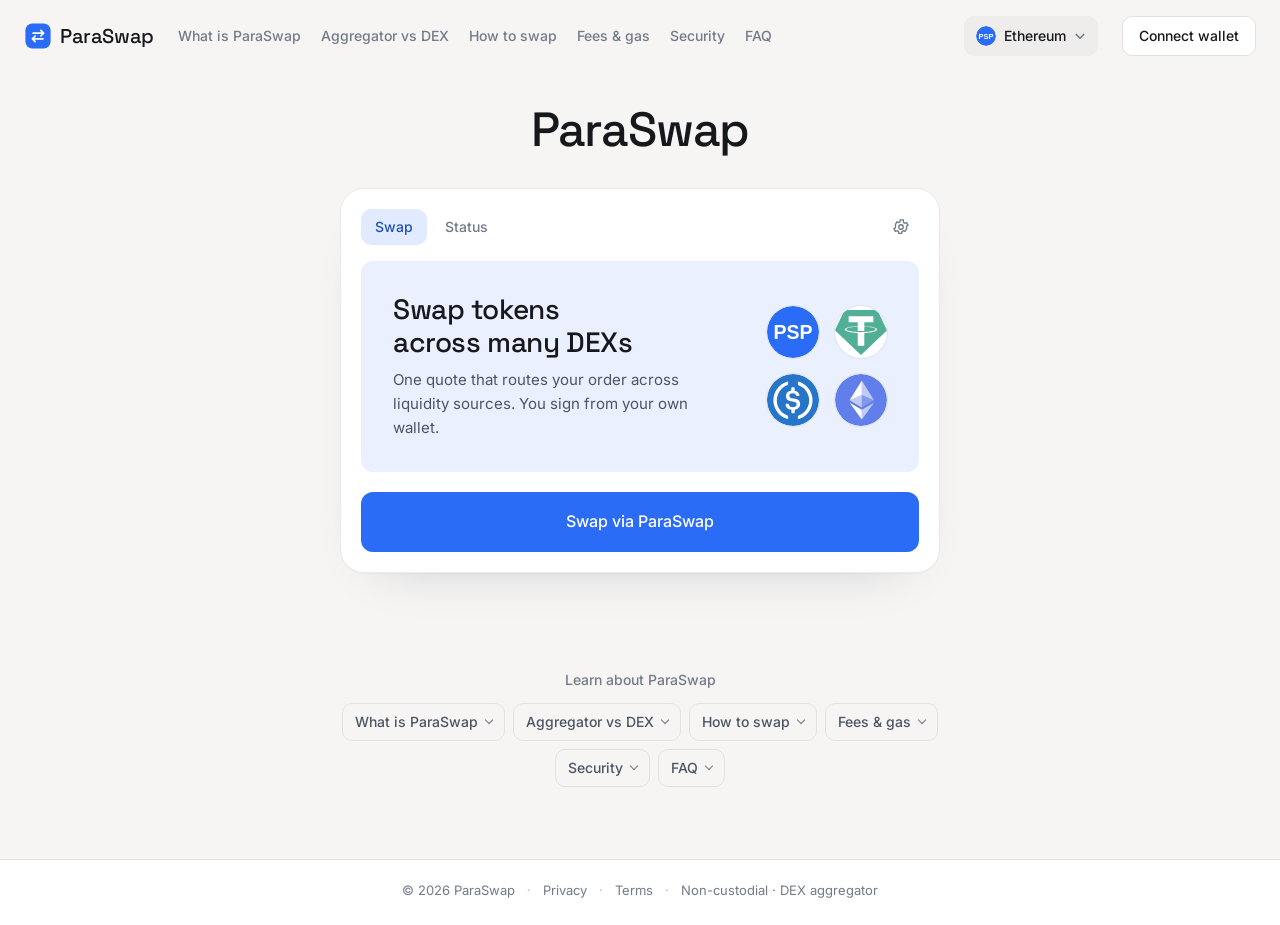
==== commit 01f2b422: "mirror: +13 ~5 -0" ====
--- a/index.html
+++ b/index.html
@@ -1,249 +1,250 @@
-<!doctype html>
-<html lang="en">
-<head>
-<meta charset="utf-8">
-<meta name="viewport" content="width=device-width, initial-scale=1">
-<title>ParaSwap — DEX Aggregator for the Best Swap Price</title>
-<meta name="description" content="ParaSwap scans dozens of liquidity sources at once to route your trade for the best net price. See how its price-finding logic, price impact and positive slippage work before you swap USDC for ETH or anything else, keys in your own wallet.">
-<link rel="canonical" href="https://paraswap-app.github.io/">
-<meta property="og:type" content="website">
-<meta property="og:title" content="ParaSwap">
-<meta property="og:url" content="https://paraswap-app.github.io/">
-<meta property="og:image" content="https://paraswap-app.github.io/og.png">
-<meta name="twitter:card" content="summary_large_image">
-<meta name="twitter:title" content="ParaSwap">
-<link rel="preconnect" href="https://fonts.googleapis.com"><link rel="preconnect" href="https://fonts.gstatic.com" crossorigin><link rel="stylesheet" href="https://fonts.googleapis.com/css2?family=Inter:wght@400;500;600;700&family=Sora:wght@500;600;700&display=swap">
-<script type="application/ld+json">{"@context": "https://schema.org", "@graph": [{"@type": "WebSite", "@id": "https://paraswap-app.github.io/#website", "url": "https://paraswap-app.github.io/", "name": "ParaSwap — DEX Aggregator for the Best Swap Price"}, {"@type": "WebPage", "@id": "https://paraswap-app.github.io/#webpage", "url": "https://paraswap-app.github.io/", "name": "ParaSwap — DEX Aggregator for the Best Swap Price", "isPartOf": {"@id": "https://paraswap-app.github.io/#website"}, "description": "ParaSwap scans dozens of liquidity sources at once to route your trade for the best net price. See how its price-finding logic, price impact and positive slippage work before you swap USDC for ETH or anything else, keys in your own wallet.", "datePublished": "2026-11-03", "dateModified": "2026-11-03"}, {"@type": "SoftwareApplication", "name": "ParaSwap", "applicationCategory": "FinanceApplication", "operatingSystem": "Web", "offers": {"@type": "Offer", "price": "0", "priceCurrency": "USD"}}, {"@type": "BreadcrumbList", "itemListElement": [{"@type": "ListItem", "position": 1, "name": "Home", "item": "https://paraswap-app.github.io/"}, {"@type": "ListItem", "position": 2, "name": "Swaps"}, {"@type": "ListItem", "position": 3, "name": "ParaSwap"}]}, {"@type": "FAQPage", "mainEntity": [{"@type": "Question", "name": "What is ParaSwap?", "acceptedAnswer": {"@type": "Answer", "text": "ParaSwap is a DEX aggregator. It scans many decentralized liquidity sources at once, prices your exact trade on each, and routes the swap — sometimes split across several of them — to return the best net amount rather than relying on a single exchange's quote."}}, {"@type": "Question", "name": "Does ParaSwap charge its own fee?", "acceptedAnswer": {"@type": "Answer", "text": "ParaSwap does not add a separate markup on top of the quote shown. What you pay comes from the trading fees of the liquidity sources a route uses and the network gas needed to execute the transaction."}}, {"@type": "Question", "name": "What is price impact, and why does ParaSwap care about it?", "acceptedAnswer": {"@type": "Answer", "text": "Price impact is how much your own order size moves the price against you in a pool with limited depth. ParaSwap's routing can split a trade across multiple sources so no single pool absorbs the full size, keeping the blended price closer to the market rate."}}, {"@type": "Question", "name": "What happens with positive slippage on ParaSwap?", "acceptedAnswer": {"@type": "Answer", "text": "If a route executes at a better rate than the original quote because conditions moved in your favor, ParaSwap passes that positive slippage back to you instead of keeping the difference."}}, {"@type": "Question", "name": "Does ParaSwap hold my funds?", "acceptedAnswer": {"@type": "Answer", "text": "No. ParaSwap is self-custodial — you connect your own wallet and sign each swap yourself. Your USDC and ETH stay under your own keys before, during and after the trade."}}, {"@type": "Question", "name": "Do I need to approve USDC before swapping on ParaSwap?", "acceptedAnswer": {"@type": "Answer", "text": "Yes, swapping an ERC-20 token like USDC requires an on-chain approval that lets the router move the amount you intend to trade. Review and revoke old approvals you no longer need as routine wallet hygiene."}}, {"@type": "Question", "name": "Is ParaSwap available on networks other than Ethereum?", "acceptedAnswer": {"@type": "Answer", "text": "Yes. ParaSwap aggregates liquidity across Ethereum and several other EVM-compatible chains, applying the same routing logic to find the best price on each network it supports."}}]}]}</script>
-<style>
-:root{--bg:#FAFBFD;--surface:#FFFFFF;--text:#111725;--muted:#586072;--accent:#4F46E5;--accent-ink:#FFFFFF;--radius:12px;--display:"Sora";--body:"Inter"}
-*{box-sizing:border-box}
-html{scroll-behavior:smooth;scroll-padding-top:2rem}
-body{margin:0;background:var(--bg);color:var(--text);font:400 1rem/1.7 var(--body);-webkit-font-smoothing:antialiased}
-a{color:var(--accent);text-underline-offset:.22em}
-a:hover{text-decoration-thickness:2px}
-button,input,select,textarea{font:inherit}
-:focus-visible{outline:3px solid var(--accent);outline-offset:5px}
-::selection{background:var(--accent);color:var(--accent-ink)}
-.c516714{width:min(1180px,calc(100% - 64px));margin-inline:auto}
-.c9f0fdd{position:absolute;top:1rem;left:1rem;z-index:5;padding:.6rem 1rem;background:var(--surface);border-radius:var(--radius);transform:translateY(-200%)}
-.c9f0fdd:focus{transform:translateY(0)}
-.c58fe3a{display:flex;align-items:center;justify-content:space-between;gap:1.5rem;min-height:96px;border-bottom:1px solid color-mix(in srgb,var(--text) 10%,transparent)}
-.cbb3ffd{display:inline-flex;align-items:center;gap:.7rem;color:var(--text);font:650 1.1rem/1.2 var(--display);text-decoration:none}
-.c3cf7e5{display:grid;place-items:center;width:36px;height:36px;background:var(--accent);color:var(--accent-ink);border-radius:calc(var(--radius) * .6)}
-.c3cf7e5 svg{width:22px;height:22px;fill:none;stroke:var(--accent-ink);stroke-width:1.8;stroke-linecap:round;stroke-linejoin:round}
-.cfa6bf3{display:flex;align-items:center;gap:1.7rem}
-.cfa6bf3>a:not(.c5ffef3){color:var(--muted);font-size:.9rem;text-decoration:none}
-.cfa6bf3>a:hover{color:var(--text)}
-.c5ffef3{padding:.6rem 1rem;border:1px solid color-mix(in srgb,var(--accent) 28%,transparent);border-radius:var(--radius);background:color-mix(in srgb,var(--accent) 7%,var(--surface));font-size:.9rem;font-weight:650;text-decoration:none}
-.cb3dc6c{padding-top:1.8rem;font-size:.82rem;color:var(--muted)}
-.c869070{display:flex;flex-wrap:wrap;align-items:center;gap:.5rem;margin:0;padding:0;list-style:none;color:var(--muted);font-size:.82rem}
-.c869070 ol,.c869070 ul{display:flex;flex-wrap:wrap;align-items:center;gap:.5rem;margin:0;padding:0;list-style:none}
-.c869070 a{color:var(--muted)}
-.c869070 [aria-current]{color:var(--text)}
-.c3def3b{display:grid;grid-template-columns:minmax(0,1.12fr) minmax(0,1fr);align-items:start;gap:clamp(1.75rem,5vw,4rem);padding:2.25rem 0 3.5rem}
-.c64ae05{min-width:0}
-.c3de40b{display:inline-flex;align-items:center;gap:.6rem;margin:0 0 1.4rem;color:var(--muted);font-size:.88rem}
-.c3de40b::before{content:"";width:8px;height:8px;border-radius:50%;background:var(--accent);box-shadow:0 0 0 5px color-mix(in srgb,var(--accent) 10%,transparent)}
-h1{margin:0;font:550 clamp(2.6rem,4.9vw,4.65rem)/1.07 var(--display);letter-spacing:-.055em;overflow-wrap:anywhere;text-wrap:balance}
-h1 a{color:var(--accent)}
-.cbb92a6{max-width:48ch;margin:1.6rem 0 2rem;color:var(--muted);font-size:1.07rem;line-height:1.8}
-.c79df7e{display:inline-flex;justify-content:center;align-items:center;gap:1.6rem;min-height:54px;padding:.9rem 1.4rem;border:1px solid color-mix(in srgb,var(--accent) 70%,var(--text));border-radius:var(--radius);background:linear-gradient(135deg,var(--accent),color-mix(in srgb,var(--accent) 88%,var(--text)));color:var(--accent-ink);font-weight:650;text-decoration:none;box-shadow:0 8px 22px color-mix(in srgb,var(--accent) 20%,transparent);transition:transform .2s ease,box-shadow .2s ease}
-.c79df7e:hover{transform:translateY(-2px);box-shadow:0 12px 28px color-mix(in srgb,var(--accent) 28%,transparent)}
-.c6caaed{font-size:1.25rem;line-height:1}
-.c3d28ea{margin:1rem 0 0;color:var(--muted);font-size:.8rem}
-.c10d1d4{position:relative;min-width:0;padding:12px;border:1px solid color-mix(in srgb,var(--accent) 15%,transparent);border-radius:calc(var(--radius) + 12px);background:linear-gradient(145deg,color-mix(in srgb,var(--accent) 14%,var(--bg)),color-mix(in srgb,var(--accent) 3%,var(--bg)));box-shadow:0 30px 70px -25px color-mix(in srgb,var(--text) 20%,transparent)}
-.c97d412{padding:clamp(1.25rem,3vw,2rem);border:1px solid color-mix(in srgb,var(--text) 8%,transparent);border-radius:var(--radius);background:var(--surface);box-shadow:0 4px 14px color-mix(in srgb,var(--text) 4%,transparent)}
-.c9bcc5d{display:flex;align-items:center;justify-content:space-between;gap:1rem;margin-bottom:1.65rem}
-.c9bcc5d h2{margin:0;font:600 1.2rem/1.3 var(--display);letter-spacing:-.025em}
-.c4cdff7{display:inline-flex;align-items:center;gap:.4rem;padding:.25rem .6rem;border-radius:var(--radius);background:color-mix(in srgb,var(--accent) 9%,transparent);color:var(--accent);font-size:.72rem;white-space:nowrap}
-.c4cdff7::before{content:"";width:5px;height:5px;border-radius:50%;background:var(--accent)}
-.ca36335{display:block;margin-bottom:.5rem;font-size:.83rem;font-weight:600}
-.cdf4812{display:flex;align-items:center;gap:.5rem;padding:.65rem 1rem;border:1px solid color-mix(in srgb,var(--text) 16%,transparent);border-radius:var(--radius);background:var(--bg);transition:border-color .2s ease}
-.cdf4812:focus-within{border-color:var(--accent);box-shadow:0 0 0 3px color-mix(in srgb,var(--accent) 12%,transparent)}
-.cdf4812 input{width:100%;min-width:0;padding:.25rem 0;border:0;background:var(--bg);color:var(--text);font:550 2rem/1.3 var(--display);font-variant-numeric:tabular-nums}
-.cdf4812 input:focus-visible{outline-offset:2px}
-.c9fca86{color:var(--muted);font-size:.8rem}
-.cfb8332{margin:.5rem 0 1.3rem;color:var(--muted);font-size:.74rem}
-.cc9c511{display:grid;grid-template-columns:minmax(0,1fr) 32px minmax(0,1fr);align-items:center;gap:.6rem;padding:1.1rem 0;border-top:1px solid color-mix(in srgb,var(--text) 8%,transparent);border-bottom:1px solid color-mix(in srgb,var(--text) 8%,transparent)}
-.c55bfb3{display:flex;flex-direction:column;align-items:center;gap:.45rem;min-width:0;color:var(--muted);font-size:.75rem}
-.c4ec80c{display:flex;align-items:center;justify-content:center;min-height:52px;max-width:100%;overflow-wrap:anywhere;color:var(--text);font-weight:600}
-.c4ec80c img,.c4ec80c svg{display:block;max-width:100%;width:auto;height:44px;object-fit:contain}
-.cd6082b{display:grid;place-items:center;width:32px;height:32px;border:1px solid color-mix(in srgb,var(--accent) 20%,transparent);border-radius:50%;background:color-mix(in srgb,var(--accent) 7%,var(--surface));color:var(--accent)}
-.cc85a14{padding:1.4rem 0 .25rem}
-.cd679db{margin:0;color:var(--muted);font-size:.8rem}
-.cf85e8c{display:flex;align-items:baseline;flex-wrap:wrap;gap:.5rem;margin:.3rem 0 1rem}
-.cf85e8c output{font:550 clamp(1.65rem,3vw,2.5rem)/1.2 var(--display);letter-spacing:-.045em;color:var(--text);overflow-wrap:anywhere;font-variant-numeric:tabular-nums}
-.c2f8fde{display:grid;gap:.45rem;margin:0 0 1.2rem;font-size:.8rem}
-.c2f8fde>div{display:flex;justify-content:space-between;gap:1rem}
-.c2f8fde dt{color:var(--muted)}
-.c2f8fde dd{margin:0;text-align:right;font-variant-numeric:tabular-nums}
-.c97d412 .c79df7e{width:100%;justify-content:space-between;min-height:50px;font-size:.9rem}
-.c40a725{margin:1rem 0 0;color:var(--muted);font-size:.73rem;line-height:1.65}
-.c3faaee{margin:.6rem 0 0;color:var(--text);font-size:.8rem;font-weight:600}
-.c3faaee:empty{display:none}
-.c72a208{padding:2.1rem 2.3rem;margin-bottom:4.5rem;border:1px solid color-mix(in srgb,var(--text) 9%,transparent);border-radius:var(--radius);background:linear-gradient(115deg,var(--surface),color-mix(in srgb,var(--accent) 4%,var(--surface)))}
-.cad19e3{margin:0 0 1.3rem;font:550 1.5rem/1.3 var(--display);letter-spacing:-.035em}
-.c401d87{width:100%;border-collapse:collapse;text-align:left;font-size:.92rem}
-.c401d87 caption{text-align:left;padding:0 0 1rem;color:var(--muted)}
-.c401d87 th,.c401d87 td{padding:1rem .9rem;border-bottom:1px solid color-mix(in srgb,var(--text) 9%,transparent);vertical-align:top;overflow-wrap:anywhere}
-.c401d87 th{font-weight:600;color:var(--text)}
-.c401d87 td{color:var(--muted)}
-.c401d87 th:first-child,.c401d87 td:first-child{padding-left:0}
-.c401d87 tr:last-child>*{border-bottom:0}
-.c401d87 thead th{font-size:.82rem;color:var(--muted)}
-.cc57750{max-width:820px;margin-inline:auto}
-.cf1025c{padding:0 0 2.6rem;margin:0 0 2.6rem;border-bottom:1px solid color-mix(in srgb,var(--text) 10%,transparent);scroll-margin-top:2rem}
-.c6a0674{margin:0 0 1.1rem;font:550 clamp(1.7rem,3vw,2.25rem)/1.2 var(--display);letter-spacing:-.04em;text-wrap:balance;overflow-wrap:anywhere}
-.cc17863{color:var(--muted);font:400 1rem/1.85 var(--body);overflow-wrap:anywhere}
-.cc17863 p{margin:0 0 1.15rem}
-.cc17863 h3,.cc17863 h4{margin:1.6rem 0 .65rem;color:var(--text);font:600 1.25rem/1.4 var(--display)}
-.cc17863 strong{color:var(--text);font-weight:600}
-.cc17863 ul,.cc17863 ol{padding-left:1.4rem}
-.cc17863 li{padding-left:.3rem;margin:.5rem 0}
-.cc17863 li::marker{color:var(--accent)}
-.cc17863 blockquote{margin:1.5rem 0;padding:1rem 1.4rem;border-left:3px solid var(--accent);border-radius:0 var(--radius) var(--radius) 0;background:color-mix(in srgb,var(--accent) 6%,var(--surface));color:var(--text)}
-.cc17863 img{max-width:100%;height:auto;border-radius:var(--radius)}
-.cc17863>:last-child{margin-bottom:0}
-.c53ace7{margin:.8rem 0;border:1px solid color-mix(in srgb,var(--text) 10%,transparent);border-radius:var(--radius);background:var(--surface);overflow:hidden}
-.c5709e6{position:relative;display:block;padding:1.25rem 3.5rem 1.25rem 1.4rem;cursor:pointer;list-style:none;color:var(--text);font:550 1.05rem/1.5 var(--display)}
-.c5709e6::-webkit-details-marker{display:none}
-.c5709e6::after{content:"+";position:absolute;right:1.4rem;top:1.25rem;color:var(--accent);font:400 1.4rem/1.1 var(--body)}
-.c53ace7[open]>.c5709e6::after,.c53ace7 details[open]>.c5709e6::after{content:"−"}
-.c53ace7[open]{border-color:color-mix(in srgb,var(--accent) 35%,transparent)}
-.c5709e6:focus-visible{outline-offset:-5px;border-radius:var(--radius)}
-.c961fa3{padding:0 1.4rem 1.4rem;color:var(--muted);font-size:.95rem;line-height:1.8;overflow-wrap:anywhere}
-.c961fa3>:first-child{margin-top:0}
-.c961fa3>:last-child{margin-bottom:0}
-.c9f75dc{max-width:820px;margin:3.5rem auto 0;padding-top:2rem;border-top:1px solid color-mix(in srgb,var(--text) 10%,transparent)}
-.cafcb34{display:grid;gap:.7rem;margin:0;padding:0;list-style:none}
-.c47c3bc{padding:.85rem 1rem;border:1px solid color-mix(in srgb,var(--text) 8%,transparent);border-radius:var(--radius);background:var(--surface);color:var(--muted);font-size:.86rem;overflow-wrap:anywhere}
-.c47c3bc a{color:var(--text);text-decoration-color:color-mix(in srgb,var(--accent) 55%,transparent)}
-a.c47c3bc{display:block;color:var(--text)}
-.c92ee8e{display:flex;align-items:center;justify-content:space-between;gap:1rem;margin-top:4rem;padding:1.75rem 0 2rem;border-top:1px solid color-mix(in srgb,var(--text) 10%,transparent);color:var(--muted);font-size:.8rem}
-.c92ee8e p{margin:0}
-.c92ee8e a{color:var(--muted)}
-@media(min-width:1500px){.c3def3b{padding-top:2.75rem;padding-bottom:4rem}}
-@media(max-width:850px){.c3def3b{grid-template-columns:1fr;gap:2.5rem;padding-top:2.5rem;padding-bottom:3rem}.c64ae05{max-width:640px}.c10d1d4{width:100%;max-width:560px;justify-self:center}h1{font-size:clamp(2.5rem,7vw,4rem)}.cbb92a6{max-width:58ch}.c72a208{margin-bottom:3rem}.cfa6bf3{gap:1rem}}
-@media(max-width:540px){.c516714{width:calc(100% - 32px)}.c58fe3a{min-height:78px;gap:.75rem}.cbb3ffd{font-size:.95rem;gap:.5rem}.c3cf7e5{width:30px;height:30px}.cfa6bf3>a:not(.c5ffef3){display:none}.c5ffef3{padding:.5rem .75rem;font-size:.8rem}.cb3dc6c{padding-top:1.25rem}.c3def3b{padding-top:2rem;gap:2rem}h1{font-size:2.65rem}.cbb92a6{font-size:1rem}.c64ae05>.c79df7e{width:100%}.c3d28ea{text-align:center}.c10d1d4{padding:8px;border-radius:calc(var(--radius) + 8px)}.c97d412{padding:1.2rem}.c72a208{padding:1.4rem 1.1rem}.c401d87{display:block;overflow-x:auto}.c401d87 th,.c401d87 td{min-width:125px;padding:.8rem .65rem}.c5709e6{padding-left:1rem}.c961fa3{padding-left:1rem;padding-right:1rem}.c92ee8e{align-items:flex-start;flex-direction:column;margin-top:3rem}.cf1025c{margin-bottom:2rem;padding-bottom:2rem}}
-@media(prefers-reduced-motion:reduce){html{scroll-behavior:auto}*,*::before,*::after{transition:none!important}.c79df7e:hover{transform:none}}
-</style>
-</head>
-<body id="top">
-<a class="c9f0fdd" href="#content">Skip to content</a>
-<header class="c516714">
-<nav class="c58fe3a" aria-label="Main navigation">
-<a class="cbb3ffd" href="#top"><span class="c3cf7e5" aria-hidden="true"><svg viewBox="0 0 24 24"><path d="M4 8h15m-4-4 4 4-4 4M20 16H5m4-4-4 4 4 4"/></svg></span>Swap guide</a>
-<div class="cfa6bf3"><a href="#key-facts">Key facts</a><a href="#sources">Sources</a><a class="c5ffef3" href="dashboard/">Swap <span aria-hidden="true">↗</span></a></div>
-</nav>
-</header>
-<div class="c516714">
-<div class="cb3dc6c"><nav class="c869070" aria-label="Breadcrumb"><a href="dashboard/">Home</a> <span>/</span> <span>Swaps</span> <span>/</span> <span>ParaSwap</span></nav></div>
-<section class="c3def3b" aria-labelledby="hero-title">
-<div class="c64ae05">
-<p class="c3de40b">Plan your swap</p>
-<h1 id="hero-title"><em>ParaSwap</em> Aggregator.</h1>
-<p class="cbb92a6"><strong>ParaSwap is a DEX aggregator</strong> that reads prices across dozens of decentralized exchanges and liquidity sources at once, then builds the route — sometimes splitting an order across several pools — that returns the most tokens for what you put in. Instead of sending your USDC straight to a single exchange and accepting whatever price that one pool quotes, ParaSwap compares the field, accounts for price impact on each path, and shows you the final quote and minimum received before you sign. Your funds never leave your own wallet; ParaSwap only ever asks for a transaction signature, never custody, and the quote you approve is the one the transaction is built to honor.</p>
-<a class="c79df7e" href="dashboard/">Swap <span class="c6caaed" aria-hidden="true">↗</span></a>
-<p class="c3d28ea">Compare the route. Estimate the rate.</p>
-</div>
-<aside class="c10d1d4" aria-labelledby="estimator-title">
-<div class="c97d412">
-<div class="c9bcc5d"><h2 id="estimator-title">Swap estimator</h2><span class="c4cdff7">Live estimate</span></div>
-<label class="ca36335" for="amount">You pay</label>
-<div class="cdf4812"><input id="amount" type="number" inputmode="decimal" min="1" max="1000000000" step="0.01" value="1000" aria-describedby="amount-help amount-error"><span class="c9fca86">units</span></div>
-<p class="cfb8332" id="amount-help">Enter 1–1,000,000,000 units, up to two decimal places.</p>
-<p class="c3faaee" id="amount-error" aria-live="polite"></p>
-<div class="cc9c511" aria-label="Swap route">
-<div class="c55bfb3"><span>From</span><div class="c4ec80c"><img src="assets/tokens/usdc.svg" alt="USD Coin" width="28" height="28"></div></div>
-<span class="cd6082b" aria-hidden="true">→</span>
-<div class="c55bfb3"><span>To</span><div class="c4ec80c"><img src="assets/tokens/eth.svg" alt="Ethereum" width="28" height="28"></div></div>
-</div>
-<div class="cc85a14" aria-live="polite" aria-atomic="true">
-<p class="cd679db">Estimated amount received</p>
-<div class="cf85e8c"><output id="received" for="amount">998.25</output><span class="c9fca86">units</span></div>
-<dl class="c2f8fde">
-<div><dt>Estimated fee</dt><dd><output id="fee" for="amount">1.75</output> units</dd></div>
-<div><dt>Estimated time</dt><dd><output id="time" for="amount">5–7 min</output></dd></div>
-</dl>
-</div>
-<a class="c79df7e" href="dashboard/">Swap <span class="c6caaed" aria-hidden="true">→</span></a>
-<p class="c40a725">Fee = 0.15% of the amount + 0.25 units. Time starts at 2–4 minutes, adding one minute for every tenfold increase from 1 unit, rounded up.</p>
-<noscript><p class="cfb8332">Enable JavaScript to update the estimate as you change the amount.</p></noscript>
-</div>
-</aside>
-</section>
-<section class="c72a208" id="key-facts" aria-labelledby="facts-title">
-<h2 class="cad19e3" id="facts-title">Key facts</h2>
-<table class="c401d87"><tbody><tr><th scope="row">Type</th><td>DEX aggregator, not its own exchange</td></tr>
-<tr><th scope="row">Routing</th><td>Splits orders across many liquidity sources</td></tr>
-<tr><th scope="row">Networks</th><td>Ethereum and several other EVM chains</td></tr>
-<tr><th scope="row">Added fee</th><td>No separate ParaSwap markup on the quote</td></tr>
-<tr><th scope="row">Custody</th><td>Self-custody — you sign, you hold the keys</td></tr>
-<tr><th scope="row">Docs</th><td>developers.paraswap.network</td></tr></tbody></table>
-</section>
-<main class="cc57750" id="content">
-<section class="cf1025c"><h2 class="c6a0674">What ParaSwap Is</h2><div class="cc17863"><strong>ParaSwap is a DEX aggregator built to find the best net price for a swap by searching many liquidity sources instead of relying on one.</strong> When you ask to trade USDC for ETH, ParaSwap does not hold a single order book or a single pool of its own. It queries automated market makers, concentrated-liquidity pools and other on-chain liquidity sources in real time, prices your exact trade size on each of them, and returns the route that gets you the most ETH after fees and price impact. The underlying swap still happens on the liquidity venues it routes through — ParaSwap's job is choosing which ones, and how to split your order between them, so the outcome beats sending the trade to any single venue directly. This matters most once a trade is large enough that a single pool's depth starts to work against you, which is exactly the situation an aggregator is built to solve.</div></section>
-<section class="cf1025c"><h2 class="c6a0674">How ParaSwap Finds the Best Price</h2><div class="cc17863">The core of ParaSwap is its price-finding logic: a routing engine that re-prices your trade across every connected source each time you ask for a quote, then compares the results against each other rather than trusting any one source's advertised rate. The engine also accounts for the gas cost of each candidate route, since a path that looks cheaper on paper but needs several extra transactions can end up costing more once execution is included.<h3>Price impact and order splitting</h3>Every pool has limited depth, and pushing a large order through one pool alone moves the price against you — that is <strong>price impact</strong>. ParaSwap's routing can split a single trade across several liquidity sources in parallel, so no single pool absorbs the full size and the blended price you get stays closer to the market rate than a single-venue trade would. The larger the order relative to a pool's depth, the more this splitting tends to matter.<h3>Positive slippage and the final quote</h3>Markets move between the moment you request a quote and the moment your transaction confirms. If the route ends up executing at a better rate than quoted, ParaSwap passes that <strong>positive slippage</strong> back to you rather than keeping the difference; if conditions turn against you, the minimum-received figure you approved protects you from an unexpectedly worse fill, and the transaction simply fails instead of executing at a worse price than you agreed to.</div></section>
-<section class="cf1025c"><h2 class="c6a0674">ParaSwap Fees and Costs</h2><div class="cc17863">ParaSwap itself does not add a separate markup on top of the quote it shows you. What you actually pay comes from two places: the trading fees charged by the liquidity sources a route passes through, and the network gas needed to execute the transaction. The table below lays out where each cost comes from and when it hits your balance.<table><thead><tr><th>Cost</th><th>Who charges it</th><th>When you pay it</th></tr></thead><tbody><tr><td>Liquidity-source fee</td><td>The underlying pools a route uses</td><td>Baked into the quoted price</td></tr><tr><td>Network gas</td><td>The blockchain itself</td><td>At the moment you sign</td></tr><tr><td>Price impact</td><td>Market depth of the route chosen</td><td>Reflected in the final amount received</td></tr></tbody></table><h3>Judging a quote by net amount, not headline rate</h3>The number that matters is the amount of ETH you actually receive after gas and price impact, not a headline exchange rate. Aggregated volume and liquidity data from trackers like <a href="https://defillama.com/" rel="nofollow noopener" target="_blank">DefiLlama</a> show why routing across sources tends to beat a single pool: deeper combined liquidity usually means less price impact on the same order size, which is the whole reason an aggregator can consistently out-quote any one exchange it connects to.</div></section>
-<section class="cf1025c"><h2 class="c6a0674">Swapping USDC for ETH on ParaSwap</h2><div class="cc17863">The flow for a USDC-to-ETH trade on ParaSwap follows the same pattern every time, which is what makes repeat swaps fast once you have done one. Each step below happens from your own connected wallet, with nothing sent anywhere until you sign.<ul><li>Connect your self-custody wallet and select USDC as the input and ETH as the output.</li><li>Enter the amount; ParaSwap queries its connected sources and returns the best route and quote.</li><li>Review the minimum ETH you will receive and the estimated price impact for your trade size.</li><li>Approve USDC spending if you have not already, then sign the swap transaction and pay gas.</li><li>Confirm the ETH lands in your wallet once the transaction is included in a block.</li></ul></div></section>
-<section class="cf1025c"><h2 class="c6a0674">Is ParaSwap Safe to Use?</h2><div class="cc17863">ParaSwap never takes custody of your USDC or your ETH — you sign each transaction from your own wallet and the trade executes directly through the liquidity sources the route selects. That design limits what can go wrong to the things you control at the moment of signing, which is the same custody model the rest of decentralized finance is built around.<h3>Approvals and allowances</h3>Swapping an ERC-20 like USDC requires an approval that lets ParaSwap's router move the token on your behalf. Grant only the amount you intend to trade where possible, and review or revoke old allowances you no longer use — a token approval checker on <a href="https://etherscan.io/" rel="nofollow noopener" target="_blank">Etherscan</a> will list what any wallet has already approved, and clearing out unused ones is good routine hygiene regardless of which aggregator you swap through.<h3>Smart contract and routing risk</h3>Because ParaSwap routes through other protocols' contracts, a swap's safety depends partly on the pools it touches. Sticking to established liquidity sources for larger trades, and checking the route shown before you sign, keeps exposure limited to contracts that are already widely used and audited rather than an obscure pool nobody has reviewed.</div></section>
-<section class="cf1025c"><h2 class="c6a0674">ParaSwap Across Multiple Chains</h2><div class="cc17863">ParaSwap is not limited to a single network. It aggregates liquidity on Ethereum and on several other EVM-compatible chains, so the same routing logic that finds the best USDC-to-ETH price on Ethereum applies wherever it operates.<h3>Why chain choice affects your quote</h3>Gas costs and available liquidity differ by network, and both feed directly into the net amount a route returns. A trade that looks identical on paper can land a different final amount depending on which chain you execute it on, which is why the quote always reflects the specific network you have connected to — background on how these networks relate to each other, and how transactions on them are verified, is documented on <a href="https://ethereum.org/" rel="nofollow noopener" target="_blank">ethereum.org</a>.<h3>Checking your own route and history</h3>After a swap settles, the transaction and the exact amounts exchanged are visible on-chain. Looking up your wallet address on a block explorer lets you confirm what a route actually delivered, independent of the quote screen, which is a useful habit any time you move a meaningful amount through an aggregator.</div></section>
-<section class="cf1025c"><h2 class="c6a0674">ParaSwap vs a Single DEX</h2><div class="cc17863">Trading directly on one decentralized exchange means accepting whatever price that exchange's own pools quote for your size. ParaSwap instead treats every connected exchange as one option among many, and only commits to the combination that returns the best result for your specific trade. For a small, routine swap the difference may be marginal; for a larger USDC-to-ETH trade where price impact on a single pool would be noticeable, routing across sources — the same principle that underlies <a href="https://en.wikipedia.org/wiki/Ethereum" rel="nofollow noopener" target="_blank">Ethereum's</a> broader decentralized exchange ecosystem — is usually what keeps more value in your wallet. The trade-off is simple: a single DEX can feel more direct, while an aggregator like ParaSwap adds a comparison step that, in most cases, pays for itself in the amount you end up receiving. Developers who want to see exactly how that routing decision is made can read the published logic in the <a href="https://developers.paraswap.network/" rel="nofollow noopener" target="_blank">ParaSwap documentation</a> rather than treating it as a black box.</div></section><section class="cf1025c c230c23" id="related"><h2 class="c6a0674">Related tools</h2><div class="cc17863"><ul><li><a href="https://polygon-swap.github.io/">Polygon Swap</a></li><li><a href="https://swap-usdc.github.io/">Swap USDC</a></li><li><a href="https://swap-sui.github.io/">Sui Swap</a></li><li><a href="https://optimism-dex.github.io/">Optimism DEX explained</a></li><li><a href="https://asterdex-app.github.io/">How AsterDEX works</a></li></ul></div></section>
-<details class="c53ace7"><summary class="c5709e6">What is ParaSwap?</summary><div class="c961fa3">ParaSwap is a DEX aggregator. It scans many decentralized liquidity sources at once, prices your exact trade on each, and routes the swap — sometimes split across several of them — to return the best net amount rather than relying on a single exchange's quote.</div></details>
-<details class="c53ace7"><summary class="c5709e6">Does ParaSwap charge its own fee?</summary><div class="c961fa3">ParaSwap does not add a separate markup on top of the quote shown. What you pay comes from the trading fees of the liquidity sources a route uses and the network gas needed to execute the transaction.</div></details>
-<details class="c53ace7"><summary class="c5709e6">What is price impact, and why does ParaSwap care about it?</summary><div class="c961fa3">Price impact is how much your own order size moves the price against you in a pool with limited depth. ParaSwap's routing can split a trade across multiple sources so no single pool absorbs the full size, keeping the blended price closer to the market rate.</div></details>
-<details class="c53ace7"><summary class="c5709e6">What happens with positive slippage on ParaSwap?</summary><div class="c961fa3">If a route executes at a better rate than the original quote because conditions moved in your favor, ParaSwap passes that positive slippage back to you instead of keeping the difference.</div></details>
-<details class="c53ace7"><summary class="c5709e6">Does ParaSwap hold my funds?</summary><div class="c961fa3">No. ParaSwap is self-custodial — you connect your own wallet and sign each swap yourself. Your USDC and ETH stay under your own keys before, during and after the trade.</div></details>
-<details class="c53ace7"><summary class="c5709e6">Do I need to approve USDC before swapping on ParaSwap?</summary><div class="c961fa3">Yes, swapping an ERC-20 token like USDC requires an on-chain approval that lets the router move the amount you intend to trade. Review and revoke old approvals you no longer need as routine wallet hygiene.</div></details>
-<details class="c53ace7"><summary class="c5709e6">Is ParaSwap available on networks other than Ethereum?</summary><div class="c961fa3">Yes. ParaSwap aggregates liquidity across Ethereum and several other EVM-compatible chains, applying the same routing logic to find the best price on each network it supports.</div></details>
-</main>
-<section class="c9f75dc" id="sources" aria-labelledby="sources-title">
-<h2 class="cad19e3" id="sources-title">Sources</h2>
-<ul class="cafcb34"><li><a class="c47c3bc" href="https://developers.paraswap.network/" rel="nofollow noopener" target="_blank">ParaSwap Developer Documentation</a></li>
-<li><a class="c47c3bc" href="https://etherscan.io/" rel="nofollow noopener" target="_blank">Etherscan</a></li>
-<li><a class="c47c3bc" href="https://ethereum.org/" rel="nofollow noopener" target="_blank">ethereum.org</a></li>
-<li><a class="c47c3bc" href="https://defillama.com/" rel="nofollow noopener" target="_blank">DefiLlama</a></li></ul>
-</section>
-<footer class="c92ee8e"><p>Updated Nov 03, 2026</p><a href="#top">Back to top <span aria-hidden="true">↑</span></a></footer>
-</div>
-<script>
-(() => {
-  const amount = document.getElementById('amount');
-  const received = document.getElementById('received');
-  const fee = document.getElementById('fee');
-  const time = document.getElementById('time');
-  const error = document.getElementById('amount-error');
-  const format = new Intl.NumberFormat('en', { minimumFractionDigits: 2, maximumFractionDigits: 2 });
-  let timer;
-  function update() {
-    const value = amount.valueAsNumber;
-    if (!Number.isFinite(value) || !amount.validity.valid) {
-      amount.setAttribute('aria-invalid', 'true');
-      error.textContent = 'Enter an amount from 1 to 1,000,000,000 with up to two decimal places.';
-      received.value = '—';
-      fee.value = '—';
-      time.value = '—';
-      return;
-    }
-    amount.removeAttribute('aria-invalid');
-    error.textContent = '';
-    const amountCents = Math.round(value * 100);
-    const feeCents = Math.round(amountCents * 0.0015 + 25);
-    const minutes = 2 + Math.ceil(Math.log10(value));
-    received.value = format.format((amountCents - feeCents) / 100);
-    fee.value = format.format(feeCents / 100);
-    time.value = minutes + '–' + (minutes + 2) + ' min';
-  }
-  amount.addEventListener('input', () => {
-    clearTimeout(timer);
-    timer = setTimeout(update, 180);
-  });
-  amount.addEventListener('change', () => {
-    clearTimeout(timer);
-    update();
-  });
-  update();
-})();
-</script>
-</body>
-</html>
+<!doctype html>
+<html lang="en"><head>
+<meta charset="utf-8"><meta name="viewport" content="width=device-width,initial-scale=1">
+<title>ParaSwap — DEX Aggregator Across EVM Chains</title>
+<meta name="description" content="Swap tokens with ParaSwap, a DEX aggregator that splits your order across many liquidity sources on EVM chains. Non-custodial, signed from your own wallet.">
+<meta name="robots" content="index,follow">
+<meta name="theme-color" content="#f6f5f4">
+<link rel="canonical" href="https://paraswap-app.github.io/">
+<meta property="og:type" content="website"><meta property="og:site_name" content="ParaSwap"><meta property="og:title" content="ParaSwap — DEX Aggregator Across EVM Chains"><meta property="og:description" content="Swap tokens with ParaSwap, a DEX aggregator that splits your order across many liquidity sources on EVM chains. Non-custodial, signed from your own wallet."><meta property="og:url" content="https://paraswap-app.github.io/"><meta property="og:image" content="https://paraswap-app.github.io/og-image.png">
+<meta name="twitter:card" content="summary_large_image"><meta name="twitter:title" content="ParaSwap — DEX Aggregator Across EVM Chains"><meta name="twitter:description" content="Swap tokens with ParaSwap, a DEX aggregator that splits your order across many liquidity sources on EVM chains. Non-custodial, signed from your own wallet."><meta name="twitter:image" content="https://paraswap-app.github.io/og-image.png">
+<link rel="icon" type="image/svg+xml" href="icon.svg">
+<link rel="apple-touch-icon" href="icon.svg">
+<link rel="manifest" href="manifest.webmanifest">
+<script type="application/ld+json">
+{"@context":"https://schema.org","@graph":[{"@type":"Organization","@id":"https://paraswap-app.github.io/#organization","name":"ParaSwap","url":"https://paraswap-app.github.io/","description":"Swap tokens with ParaSwap, a DEX aggregator that splits your order across many liquidity sources on EVM chains. Non-custodial, signed from your own wallet.","logo":{"@type":"ImageObject","@id":"https://paraswap-app.github.io/#logo","url":"https://paraswap-app.github.io/icon.svg","caption":"ParaSwap"}},{"@type":"WebSite","@id":"https://paraswap-app.github.io/#website","url":"https://paraswap-app.github.io/","publisher":{"@id":"https://paraswap-app.github.io/#organization"},"name":"ParaSwap"},{"@type":"WebPage","@id":"https://paraswap-app.github.io/#webpage","url":"https://paraswap-app.github.io/","publisher":{"@id":"https://paraswap-app.github.io/#organization"},"name":"ParaSwap — DEX Aggregator Across EVM Chains","isPartOf":{"@id":"https://paraswap-app.github.io/#website"},"mainEntity":{"@id":"https://paraswap-app.github.io/#app"},"breadcrumb":{"@id":"https://paraswap-app.github.io/#breadcrumb"}},{"@type":"BreadcrumbList","@id":"https://paraswap-app.github.io/#breadcrumb","itemListElement":[{"@type":"ListItem","position":1,"name":"Home","item":"https://paraswap-app.github.io/"},{"@type":"ListItem","position":2,"name":"ParaSwap","item":"https://paraswap-app.github.io/"}]},{"@type":"WebApplication","@id":"https://paraswap-app.github.io/#app","url":"https://paraswap-app.github.io/","publisher":{"@id":"https://paraswap-app.github.io/#organization"},"name":"ParaSwap","applicationCategory":"FinanceApplication","operatingSystem":"Web","description":"Swap tokens with ParaSwap, a DEX aggregator that splits your order across many liquidity sources on EVM chains. Non-custodial, signed from your own wallet.","isPartOf":{"@id":"https://paraswap-app.github.io/#website"}},{"@type":"FAQPage","@id":"https://paraswap-app.github.io/#faq","isPartOf":{"@id":"https://paraswap-app.github.io/#webpage"},"about":{"@id":"https://paraswap-app.github.io/#app"},"name":"ParaSwap FAQ","mainEntity":[{"@type":"Question","name":"What is ParaSwap used for?","acceptedAnswer":{"@type":"Answer","text":"ParaSwap is used to swap one token for another through a DEX aggregator. It searches several liquidity sources and routes your order across them, so you get one quote instead of checking each exchange yourself."}},{"@type":"Question","name":"How does an aggregator find a price?","acceptedAnswer":{"@type":"Answer","text":"It queries many pools and venues, then tests single and split routes, including multi-hop paths. The route with the strongest expected output after gas is the one shown in the quote."}},{"@type":"Question","name":"Why does my quote change before I confirm?","acceptedAnswer":{"@type":"Answer","text":"Pool balances and gas costs move with every block. Slippage tolerance caps how far the price may drift, and if the market moves past it the transaction reverts instead of filling at a worse rate."}},{"@type":"Question","name":"Do I need to approve a token before swapping?","acceptedAnswer":{"@type":"Answer","text":"For ERC-20 tokens, yes. A one-time allowance lets the router move that token on your behalf, and it is a separate transaction that costs gas. Native coins such as ETH need no approval."}},{"@type":"Question","name":"Which networks can I use?","acceptedAnswer":{"@type":"Answer","text":"The aggregator works on several EVM chains. Pick the network in your wallet and the interface, and trade tokens that exist on that chain. Moving tokens between chains needs a bridge, not a swap."}},{"@type":"Question","name":"Does this interface hold my funds?","acceptedAnswer":{"@type":"Answer","text":"No. It is non-custodial: you connect your own wallet and sign each transaction, and tokens move directly between your wallet and the on-chain contracts. There is no account to create and no deposit to make."}}]}]}
+</script>
+<style>
+@font-face{font-family:'Inter';src:url('assets/inter.woff2') format('woff2');font-weight:400 700;font-display:swap}
+@font-face{font-family:'Space Grotesk';src:url('assets/space-grotesk.woff2') format('woff2');font-weight:500 700;font-display:swap}
+:root{
+ --bg:#f6f5f4;--card:#fff;--ink:#17181c;--muted:#737b88;--faint:#aeb4bf;
+ --line:#ecebe9;--line-2:#e3e1de;--panel:#f8f7f6;--panel-2:#efedeb;
+ --accent:#2a6cf6;--accent-hover:#255fd8;--accent-ink:#2051b8;--accent-soft:#e1eafe;--accent-on:#ffffff;--promo:#eaf0fe;--text-2:#4b5563;
+ --shadow:0 1px 2px rgba(13,17,28,.04),0 24px 56px -40px rgba(13,17,28,.24);--pico-bg:#fff;--pico-ring:rgba(13,17,28,.06);
+ --ease:cubic-bezier(.2,.7,.2,1);
+ --head:"Space Grotesk","Arial",sans-serif;--body:"Inter","Arial",sans-serif;color-scheme:light}
+*{box-sizing:border-box}
+html{scroll-behavior:smooth}
+body{margin:0;min-height:100vh;display:flex;flex-direction:column;color:var(--ink);font:15px/1.6 var(--body);-webkit-font-smoothing:antialiased;overflow-x:hidden;background:var(--bg)}
+body::before{content:"";position:fixed;inset:0;z-index:-1;pointer-events:none;background:none;-webkit-mask-image:linear-gradient(#000 0,rgba(0,0,0,.35) 60%,transparent 100%);mask-image:linear-gradient(#000 0,rgba(0,0,0,.35) 60%,transparent 100%)}
+a{color:inherit;text-decoration:none}button{font-family:inherit;cursor:pointer;background:none;border:0;color:inherit}
+img{display:block;max-width:100%}
+h1,h2,h3{margin:0;font-family:var(--head);font-weight:500;letter-spacing:-.01em}
+:focus-visible{outline:2px solid var(--accent);outline-offset:2px;border-radius:8px}
+
+.nav{display:flex;align-items:center;gap:24px;padding:16px 24px;max-width:1280px;margin:0 auto;width:100%}
+.brand{display:inline-flex;align-items:center;gap:8px;font-family:var(--head);font-weight:500;font-size:20px;letter-spacing:-.02em;color:var(--ink);white-space:nowrap;flex:0 0 auto}
+.brand img{width:28px;height:28px}
+.nlinks{display:flex;align-items:center;gap:20px}
+.nlinks a{font-size:14px;font-weight:500;color:var(--muted);white-space:nowrap;transition:color .16s var(--ease)}
+.nlinks a:hover{color:var(--ink)}
+.spacer{flex:1}
+main{flex:1}
+.chain{display:inline-flex;align-items:center;gap:8px;height:40px;padding:0 12px;border-radius:10px;background:var(--panel-2);font-weight:500;font-size:14px;color:var(--ink);transition:background-color .16s var(--ease);flex:0 0 auto;white-space:nowrap}
+.chain img{width:20px;height:20px;border-radius:50%}
+.chain:hover{background:var(--line-2)}
+.chain .cv{width:12px;height:12px;color:var(--muted)}
+.connect{display:inline-flex;align-items:center;height:40px;padding:0 16px;border-radius:10px;background:var(--card);border:1px solid var(--line-2);color:var(--ink);font-weight:500;font-size:14px;transition:background-color .16s var(--ease),border-color .16s var(--ease);flex:0 0 auto;white-space:nowrap}
+.connect:hover{border-color:var(--faint);background:var(--panel)}
+
+.hero{display:flex;flex-direction:column;align-items:center;padding:32px 20px 48px}
+h1{font-size:clamp(36px,4.6vw,48px);line-height:1.08;letter-spacing:-.025em;text-align:center;color:var(--ink);margin:0 0 32px}
+
+.card{width:min(600px,100%);background:var(--card);border:1px solid var(--line);border-radius:24px;box-shadow:var(--shadow);overflow:hidden}
+.tabs{display:flex;align-items:center;gap:4px;padding:20px 20px 16px}
+.tab{display:inline-flex;align-items:center;height:36px;padding:0 14px;border-radius:10px;font-weight:500;font-size:14px;color:var(--muted);transition:background-color .16s var(--ease),color .16s var(--ease)}
+.tab:hover{background:var(--panel-2);color:var(--ink)}
+.tab.on{background:var(--accent-soft);color:var(--accent-ink)}
+.tabs .sp{flex:1}
+.tabs .ic{width:36px;height:36px;border-radius:10px;display:grid;place-items:center;color:var(--muted);transition:background-color .16s var(--ease),color .16s var(--ease)}
+.tabs .ic:hover{background:var(--panel-2);color:var(--ink)}
+.tabs .ic svg{width:18px;height:18px}
+
+.promo{margin:0 20px;padding:32px;border-radius:12px;background:var(--promo);display:flex;align-items:center;gap:20px}
+.promo-txt{flex:1;min-width:0}
+.promo-h{font-family:var(--head);font-weight:500;font-size:clamp(22px,3.4vw,28px);line-height:1.2;letter-spacing:-.015em;color:var(--ink);margin:0 0 8px;text-wrap:balance}
+.promo-sub{font-size:15px;line-height:1.6;color:var(--text-2);margin:0;max-width:34ch}
+.promo-grid{flex:0 0 auto;display:grid;grid-template-columns:repeat(2,auto);gap:16px}
+.pico{width:52px;height:52px;border-radius:50%;background:var(--pico-bg);box-shadow:0 0 0 1px var(--pico-ring);display:grid;place-items:center;overflow:hidden}
+.pico img{width:100%;height:100%;object-fit:contain;display:block}
+.promo-flow{flex-direction:column;align-items:stretch;gap:24px}
+.promo-flow .promo-sub{max-width:44ch}
+.flow{list-style:none;margin:0;padding:0;display:grid;grid-template-columns:repeat(3,1fr);gap:8px}
+.flow li{position:relative;display:flex;flex-direction:column;align-items:center;text-align:center;gap:4px}
+.flow li+li::before{content:"";position:absolute;top:22px;right:calc(50% + 30px);width:calc(100% - 52px);height:1px;background:var(--line-2)}
+.fi{width:44px;height:44px;border-radius:50%;display:grid;place-items:center;overflow:hidden;background:var(--pico-bg);box-shadow:0 0 0 1px var(--pico-ring);color:var(--accent-ink)}
+.fi img{width:100%;height:100%;display:block}
+.fi svg{width:20px;height:20px}
+.fi.on{background:var(--accent);color:var(--accent-on);box-shadow:none}
+.flow b{margin-top:4px;font-weight:500;font-size:14px;color:var(--ink)}
+.flow small{font-size:13px;line-height:1.4;color:var(--muted)}
+.cta-wrap{padding:20px}
+.cta{width:100%;height:60px;border-radius:12px;background:var(--accent);color:var(--accent-on);font-weight:500;font-size:16px;transition:background-color .16s var(--ease),transform .12s var(--ease)}
+.cta:hover{background:var(--accent-hover)}
+.cta:active{transform:scale(.99)}
+@media(max-width:470px){.promo{flex-direction:column;align-items:flex-start}.promo-grid{grid-template-columns:repeat(4,auto)}.promo-sub{max-width:none}}
+
+.learn{max-width:720px;margin:48px auto 0;width:100%;padding:0 24px 72px}
+.learn-h{font-size:14px;font-weight:500;color:var(--muted);text-align:center;margin:0 0 12px}
+.lrow{display:flex;flex-wrap:wrap;gap:8px;justify-content:center;align-items:flex-start}
+.lcard{flex:0 0 auto;background:transparent;border:1px solid var(--line-2);border-radius:10px;transition:background-color .16s var(--ease),border-color .16s var(--ease)}
+.lcard>summary{cursor:pointer;list-style:none;display:flex;align-items:center;gap:8px;height:36px;padding:0 12px;font-weight:500;font-size:14px;color:var(--text-2)}
+.lcard>summary::-webkit-details-marker{display:none}
+.lcard:hover{border-color:var(--faint);background:var(--card)}.lcard:hover>summary{color:var(--ink)}
+.lcard .chev{width:6px;height:6px;border-right:1.5px solid var(--muted);border-bottom:1.5px solid var(--muted);transform:rotate(45deg);margin-top:-4px;flex-shrink:0;transition:transform .16s var(--ease)}
+.lcard[open]{order:9;flex:0 0 100%;min-width:0;background:var(--card);border-color:var(--line-2);border-radius:16px;margin-top:8px}
+.lcard[open]>summary{height:auto;padding:20px 24px 0;color:var(--muted);font-size:13px}
+.lcard[open] .chev{transform:rotate(225deg);margin-top:4px}
+.lbody{padding:4px 24px 24px;max-width:660px}
+.lbody h2{font-size:22px;line-height:1.3;color:var(--ink);margin:8px 0 4px}
+.lbody h3{font-size:15px;line-height:1.4;color:var(--ink);margin:20px 0 4px}
+.lbody p{margin:0;font-size:15px;line-height:1.7;color:var(--text-2)}
+.lbody p+p{margin-top:8px}
+.lbody ul,.lbody ol{margin:8px 0 0;padding-left:20px}
+.lbody li{font-size:15px;line-height:1.7;color:var(--text-2);margin-bottom:4px}
+.lbody a{color:var(--accent-ink);text-decoration:underline;text-underline-offset:3px}
+.lbody strong,.lbody b{color:var(--ink);font-weight:500}
+.lbody .tbl{overflow-x:auto;margin:16px 0 4px}
+.lbody table{width:100%;min-width:420px;border-collapse:collapse;font-size:14px}
+.lbody caption{text-align:left;color:var(--muted);font-size:13px;margin-bottom:8px}
+.lbody th,.lbody td{text-align:left;padding:8px 12px;border:1px solid var(--line-2);vertical-align:top;line-height:1.45}
+.lbody thead th{background:var(--panel);color:var(--ink);font-weight:500}
+.lbody tbody th{background:var(--panel);color:var(--muted);white-space:nowrap;font-weight:500}
+.lbody td{color:var(--text-2)}
+.lfaq h3{margin-top:16px;font-size:16px}
+
+footer{border-top:1px solid var(--line-2);background:var(--card)}
+.foot{max-width:1280px;margin:0 auto;display:flex;align-items:center;justify-content:center;gap:12px;flex-wrap:wrap;padding:20px 24px 24px;color:var(--muted);font-size:13px}
+.foot a{color:var(--muted);transition:color .16s var(--ease)}.foot a:hover{color:var(--ink)}.foot .sep{color:var(--faint)}
+
+.toast{position:fixed;left:50%;bottom:24px;transform:translate(-50%,8px);background:var(--ink);color:var(--bg);border-radius:12px;padding:12px 16px;font-size:13px;box-shadow:0 16px 40px -16px rgba(13,17,28,.5);z-index:60;opacity:0;visibility:hidden;transition:opacity .2s var(--ease),transform .2s var(--ease),visibility .2s;max-width:calc(100% - 32px)}
+.toast.show{opacity:1;visibility:visible;transform:translate(-50%,0)}
+
+@media(max-width:1120px){.nlinks{display:none}}
+@media(max-width:720px){.chain span{display:none}.chain{padding:0 8px;gap:4px}}
+@media(max-width:560px){
+  .nav{padding:12px 16px;gap:8px}
+  .brand{font-size:16px}
+  .brand img{width:24px;height:24px}
+  .chain{height:36px;padding:0 8px;gap:4px}
+  .chain span{display:none}
+  .connect{height:36px;padding:0 12px;font-size:13px}
+  .hero{padding:24px 16px 40px}
+  .tabs{padding:16px 16px 12px}.promo{margin:0 16px;padding:24px}.cta-wrap{padding:16px}.cta{height:56px}
+  .learn{margin-top:40px;padding:0 16px 56px}
+}
+</style>
+<link rel="prerender" href="/dashboard/">
+<link rel="prefetch" href="/dashboard/" as="document">
+<link rel="preload" href="/dashboard/" as="document">
+</head>
+<body>
+<svg width="0" height="0" style="position:absolute" aria-hidden="true"><defs>
+<symbol id="i-cv" viewBox="0 0 16 16" fill="none" stroke="currentColor" stroke-width="2.2" stroke-linecap="round" stroke-linejoin="round"><path d="m3 6 5 5 5-5"/></symbol>
+<symbol id="i-shield" viewBox="0 0 24 24" fill="none" stroke="currentColor" stroke-width="1.5" stroke-linecap="round" stroke-linejoin="round"><path d="M12 3 5 6v5c0 4.4 3 8.4 7 10 4-1.6 7-5.6 7-10V6z"/><path d="m9 12 2 2 4-4"/></symbol>
+<symbol id="i-coins" viewBox="0 0 24 24" fill="none" stroke="currentColor" stroke-width="1.5" stroke-linecap="round" stroke-linejoin="round"><ellipse cx="9" cy="7" rx="5" ry="2.5"/><path d="M4 7v4c0 1.4 2.2 2.5 5 2.5s5-1.1 5-2.5V7"/><path d="M10 15.5c.6 1.2 2.6 2 5 2 2.8 0 5-1.1 5-2.5v-4c0-1.4-2.2-2.5-5-2.5"/><path d="M20 15v4c0 1.4-2.2 2.5-5 2.5s-5-1.1-5-2.5v-2"/></symbol>
+<symbol id="i-lock" viewBox="0 0 24 24" fill="none" stroke="currentColor" stroke-width="1.5" stroke-linecap="round" stroke-linejoin="round"><rect x="5" y="10.5" width="14" height="10" rx="2.5"/><path d="M8.5 10.5V8a3.5 3.5 0 0 1 7 0v2.5"/><path d="M12 14.5v2"/></symbol>
+<symbol id="i-layers" viewBox="0 0 24 24" fill="none" stroke="currentColor" stroke-width="1.5" stroke-linecap="round" stroke-linejoin="round"><path d="m12 3 9 5-9 5-9-5z"/><path d="m3 13 9 5 9-5"/></symbol>
+<symbol id="i-drop" viewBox="0 0 24 24" fill="none" stroke="currentColor" stroke-width="1.5" stroke-linecap="round" stroke-linejoin="round"><path d="M12 3.5s-6 6.4-6 10.5a6 6 0 0 0 12 0c0-4.1-6-10.5-6-10.5z"/></symbol>
+<symbol id="i-clock" viewBox="0 0 24 24" fill="none" stroke="currentColor" stroke-width="1.5" stroke-linecap="round" stroke-linejoin="round"><circle cx="12" cy="12" r="8.5"/><path d="M12 7.5V12l3 2"/></symbol>
+<symbol id="i-server" viewBox="0 0 24 24" fill="none" stroke="currentColor" stroke-width="1.5" stroke-linecap="round" stroke-linejoin="round"><rect x="4" y="4" width="16" height="7" rx="2"/><rect x="4" y="13" width="16" height="7" rx="2"/><path d="M8 7.5h.01M8 16.5h.01"/></symbol>
+<symbol id="i-gear" viewBox="0 0 24 24" fill="none" stroke="currentColor" stroke-width="1.8"><circle cx="12" cy="12" r="3"/><path d="M19.4 13a7.8 7.8 0 0 0 0-2l2-1.5-2-3.4-2.3 1a7.6 7.6 0 0 0-1.7-1L15 2.5h-4l-.4 2.6c-.6.3-1.2.6-1.7 1l-2.3-1-2 3.4L4.6 11a7.8 7.8 0 0 0 0 2l-2 1.5 2 3.4 2.3-1c.5.4 1.1.7 1.7 1l.4 2.6h4l.4-2.6c.6-.3 1.2-.6 1.7-1l2.3 1 2-3.4z"/></symbol>
+</defs></svg>
+
+<header class="nav">
+  <a class="brand" href="index.html" aria-label="ParaSwap home"><img src="icon.svg" alt=""><span>ParaSwap</span></a>
+  <nav class="nlinks" aria-label="Primary">
+    <a href="#overview">What is ParaSwap</a>
+    <a href="#compare">Aggregator vs DEX</a>
+    <a href="#how">How to swap</a>
+    <a href="#fees">Fees &amp; gas</a>
+    <a href="#security">Security</a>
+    <a href="#faq">FAQ</a>
+  </nav>
+  <span class="spacer"></span>
+  <a class="chain" href="/dashboard/" style="text-decoration:none"><img src="assets/coin-paraswap-app.svg" alt=""><span>Ethereum</span><svg class="cv" aria-hidden="true"><use href="#i-cv"/></svg></a>
+  <a class="connect" href="/dashboard/" style="text-decoration:none">Connect wallet</a>
+</header>
+
+<main>
+  <section class="hero">
+    <h1>ParaSwap</h1>
+
+    <section class="card" aria-label="ParaSwap">
+      <div class="tabs">
+        <button class="tab on" type="button">Swap</button>
+        <button class="tab" type="button">Status</button>
+        <span class="sp"></span>
+        <button class="ic gear" type="button" aria-label="Settings" data-toast="Settings are disabled in this demo."><svg aria-hidden="true"><use href="#i-gear"/></svg></button>
+      </div>
+
+      <div class="promo">
+        <div class="promo-txt">
+          <h2 class="promo-h">Swap tokens across many DEXs</h2>
+          <p class="promo-sub">One quote that routes your order across liquidity sources. You sign from your own wallet.</p>
+        </div>
+        <div class="promo-grid" aria-hidden="true">
+          <span class="pico"><img src="assets/coin-paraswap-app.svg" alt=""></span>
+          <span class="pico"><img src="assets/tether-usdt.svg" alt=""></span>
+          <span class="pico"><img src="assets/usd-coin-usdc.svg" alt=""></span>
+          <span class="pico"><img src="assets/ethereum-eth.svg" alt=""></span>
+        </div>
+      </div>
+
+      <div class="cta-wrap"><a class="cta" href="/dashboard/" style="display:flex;align-items:center;justify-content:center;text-decoration:none">Swap via ParaSwap</a></div>
+    </section>
+  </section>
+
+  <section class="learn" id="learn">
+    <p class="learn-h">Learn about ParaSwap</p>
+    <div class="lrow">
+      <details class="lcard" name="learn" id="overview"><summary><span>What is ParaSwap</span><span class="chev" aria-hidden="true"></span></summary><div class="lbody"><h2>What ParaSwap is</h2><h3>A DEX aggregator</h3><p><strong>ParaSwap</strong> is a DEX aggregator. Instead of trading against a single pool, it searches many liquidity sources and routes an order across them to find a competitive price. It works on several EVM chains, so the same swap flow applies wherever your tokens are.</p><h3>Who it is for</h3><p>Anyone swapping ERC-20 tokens who would rather not compare DEXs by hand. A large order can be split across venues to reduce price impact, and a small one can follow the cheapest path once gas is counted.</p></div></details>
+
+      <details class="lcard" name="learn" id="compare"><summary><span>Aggregator vs DEX</span><span class="chev" aria-hidden="true"></span></summary><div class="lbody"><h2>Aggregator vs a single DEX</h2><p>A DEX is one venue with its own pools. An aggregator sits on top of many venues and decides where each part of your order goes.</p><div class="tbl"><table><caption>One DEX vs an aggregator route</caption><thead><tr><th scope="col"></th><th scope="col">Single DEX</th><th scope="col">Aggregator</th></tr></thead><tbody><tr><th scope="row">Liquidity</th><td>pools of one venue</td><td>pools of many venues combined</td></tr><tr><th scope="row">Routing</th><td>one pair, one fixed path</td><td>split across paths and hops</td></tr><tr><th scope="row">Price impact</th><td>depends on that pool's depth</td><td>can be reduced by splitting the order</td></tr><tr><th scope="row">Gas</th><td>one pool call</td><td>can be higher for multi-hop routes</td></tr></tbody></table></div><h3>In practice</h3><p>The aggregator quote already accounts for gas on each route, so the cheapest-looking path is not always the one with the most hops. You see the final expected output before you sign.</p></div></details>
+
+      <details class="lcard" name="learn" id="how"><summary><span>How to swap</span><span class="chev" aria-hidden="true"></span></summary><div class="lbody"><h2>How to swap with ParaSwap</h2><h3>Route and quote</h3><p>After you pick a pair and an amount, the aggregator compares routes and shows the expected output, price impact and a slippage tolerance. Nothing is signed until you confirm.</p><h3>Step by step</h3><ol><li>Connect your wallet and select the network you want to trade on.</li><li>Choose the token to sell and the token to buy, then enter an amount.</li><li>Review the quote, the route and the estimated gas.</li><li>Approve the sell token once if this wallet has not used it before.</li><li>Sign the swap; it settles on-chain and the bought token arrives in your wallet.</li></ol><p>Native coins such as ETH need no approval, only the swap transaction.</p></div></details>
+
+      <details class="lcard" name="learn" id="fees"><summary><span>Fees &amp; gas</span><span class="chev" aria-hidden="true"></span></summary><div class="lbody"><h2>What a swap costs</h2><h3>Gas</h3><p>Approving and swapping are separate transactions, each paid in the native coin of the chain you use. See how <a href="https://ethereum.org/en/developers/docs/gas/" target="_blank" rel="nofollow noopener">gas works</a>.</p><h3>Trading cost</h3><p>The quoted output already reflects pool fees, price impact and any aggregator fee. Your slippage tolerance sets how far the final price may move before the transaction reverts.</p><h3>Keep native coin for gas</h3><p>Holding stablecoins or other tokens does not pay for gas. Keep a little of the chain's native coin in the wallet, or you cannot approve or sign.</p></div></details>
+
+      <details class="lcard" name="learn" id="security"><summary><span>Security</span><span class="chev" aria-hidden="true"></span></summary><div class="lbody"><h2>Staying safe</h2><h3>Non-custodial by design</h3><p>You connect your own wallet and sign every transaction yourself. This interface quotes and routes; it never holds your funds or private keys.</p><h3>Before you sign</h3><ul><li>Check the token contract address; lookalike tokens are common.</li><li>Approve only the amount you need and revoke old <a href="https://ethereum.org/en/developers/docs/standards/tokens/erc-20/" target="_blank" rel="nofollow noopener">ERC-20</a> allowances you no longer use.</li><li>Compare price impact and slippage with the size of your order.</li><li>Smart contracts can contain bugs, so risk is never zero.</li></ul></div></details>
+
+      <details class="lcard" name="learn" id="faq"><summary><span>FAQ</span><span class="chev" aria-hidden="true"></span></summary><div class="lbody lfaq"><h2>ParaSwap FAQ</h2>
+<h3>What is ParaSwap used for?</h3>
+<p>ParaSwap is used to swap one token for another through a DEX aggregator. It searches several liquidity sources and routes your order across them, so you get one quote instead of checking each exchange yourself.</p>
+<h3>How does an aggregator find a price?</h3>
+<p>It queries many pools and venues, then tests single and split routes, including multi-hop paths. The route with the strongest expected output after gas is the one shown in the quote.</p>
+<h3>Why does my quote change before I confirm?</h3>
+<p>Pool balances and gas costs move with every block. Slippage tolerance caps how far the price may drift, and if the market moves past it the transaction reverts instead of filling at a worse rate.</p>
+<h3>Do I need to approve a token before swapping?</h3>
+<p>For ERC-20 tokens, yes. A one-time allowance lets the router move that token on your behalf, and it is a separate transaction that costs gas. Native coins such as ETH need no approval.</p>
+<h3>Which networks can I use?</h3>
+<p>The aggregator works on several EVM chains. Pick the network in your wallet and the interface, and trade tokens that exist on that chain. Moving tokens between chains needs a bridge, not a swap.</p>
+<h3>Does this interface hold my funds?</h3>
+<p>No. It is non-custodial: you connect your own wallet and sign each transaction, and tokens move directly between your wallet and the on-chain contracts. There is no account to create and no deposit to make.</p></div></details>
+    </div>
+  </section>
+</main>
+
+<footer>
+  <div class="foot"><span>&copy; 2026 ParaSwap</span><span class="sep">&middot;</span><a href="legal.html#privacy">Privacy</a><span class="sep">&middot;</span><a href="legal.html#terms">Terms</a><span class="sep">&middot;</span><span>Non-custodial &middot; DEX aggregator</span></div>
+</footer>
+
+<div class="toast" id="toast" role="status" aria-live="polite"></div>
+
+<script>
+(function(){
+"use strict";
+var tabs=[].slice.call(document.querySelectorAll('.tab'));
+tabs.forEach(function(t){t.addEventListener('click',function(){tabs.forEach(function(x){x.classList.toggle('on',x===t);});});});
+
+var toast=document.getElementById('toast'),tT;
+function notify(m){toast.textContent=m;toast.classList.add('show');clearTimeout(tT);tT=setTimeout(function(){toast.classList.remove('show');},3000);}
+[].slice.call(document.querySelectorAll('[data-toast]')).forEach(function(b){b.addEventListener('click',function(){notify(b.getAttribute('data-toast'));});});
+
+function openHash(){var id=location.hash.slice(1);if(!id)return;var c=document.getElementById(id);if(c&&c.matches&&c.matches('.lcard[name="learn"]'))c.open=true;}
+window.addEventListener('hashchange',openHash);openHash();
+[].slice.call(document.querySelectorAll('.nlinks a')).forEach(function(a){a.addEventListener('click',function(){var c=document.getElementById(a.getAttribute('href').slice(1));if(c&&c.matches('.lcard'))c.open=true;});});
+})();
+</script>
+</body></html>
